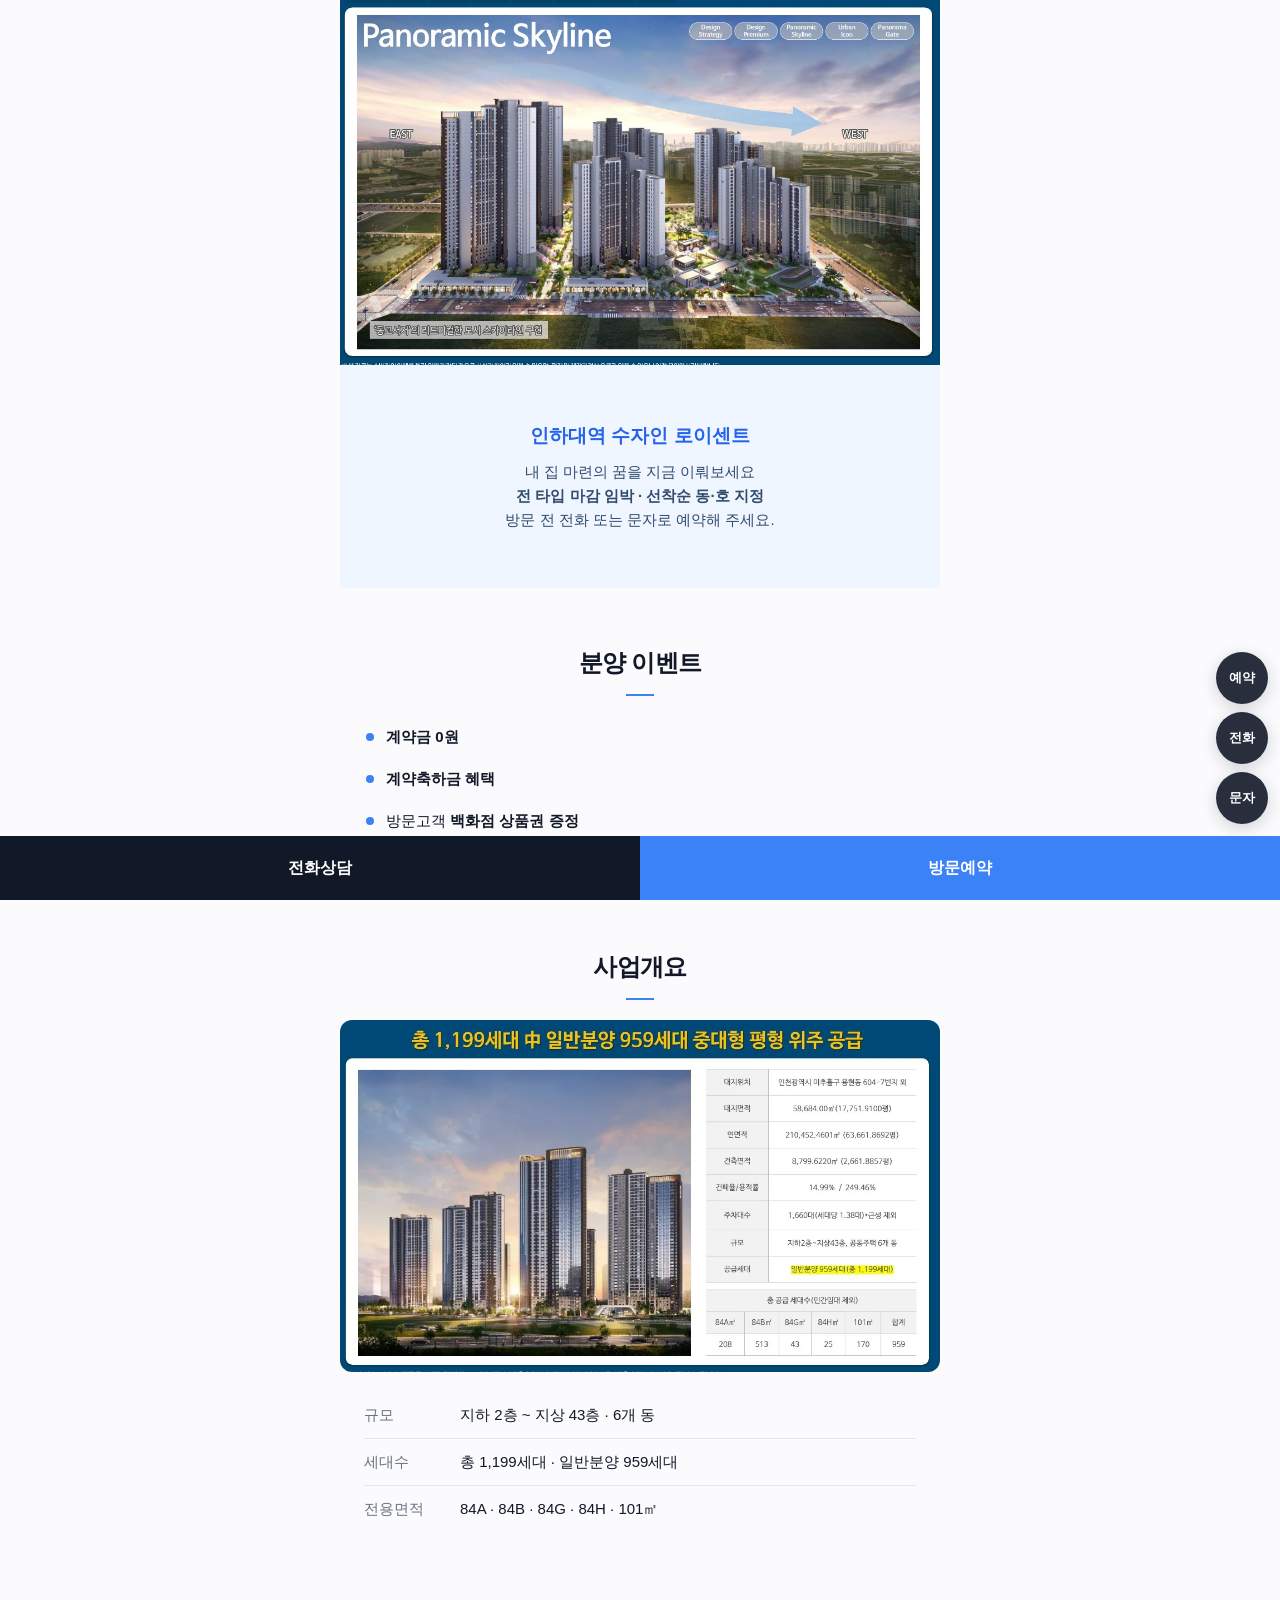
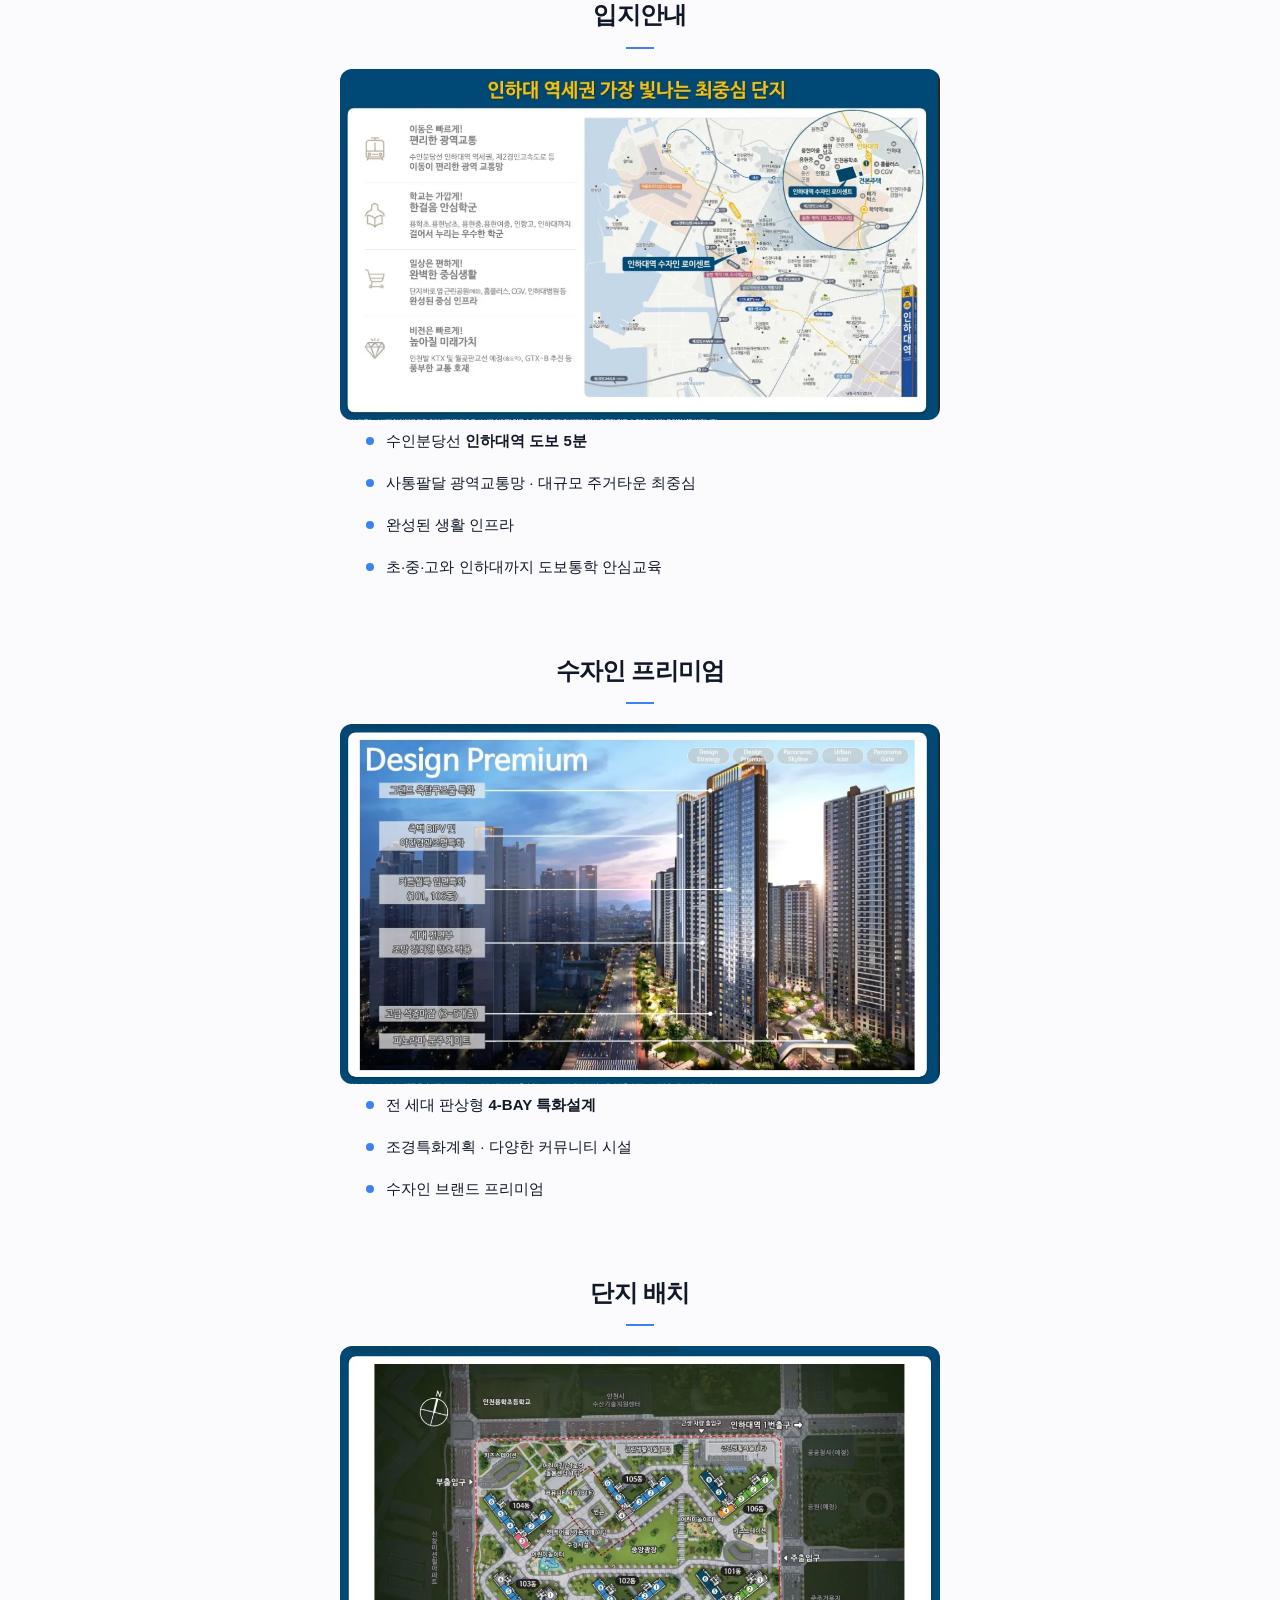
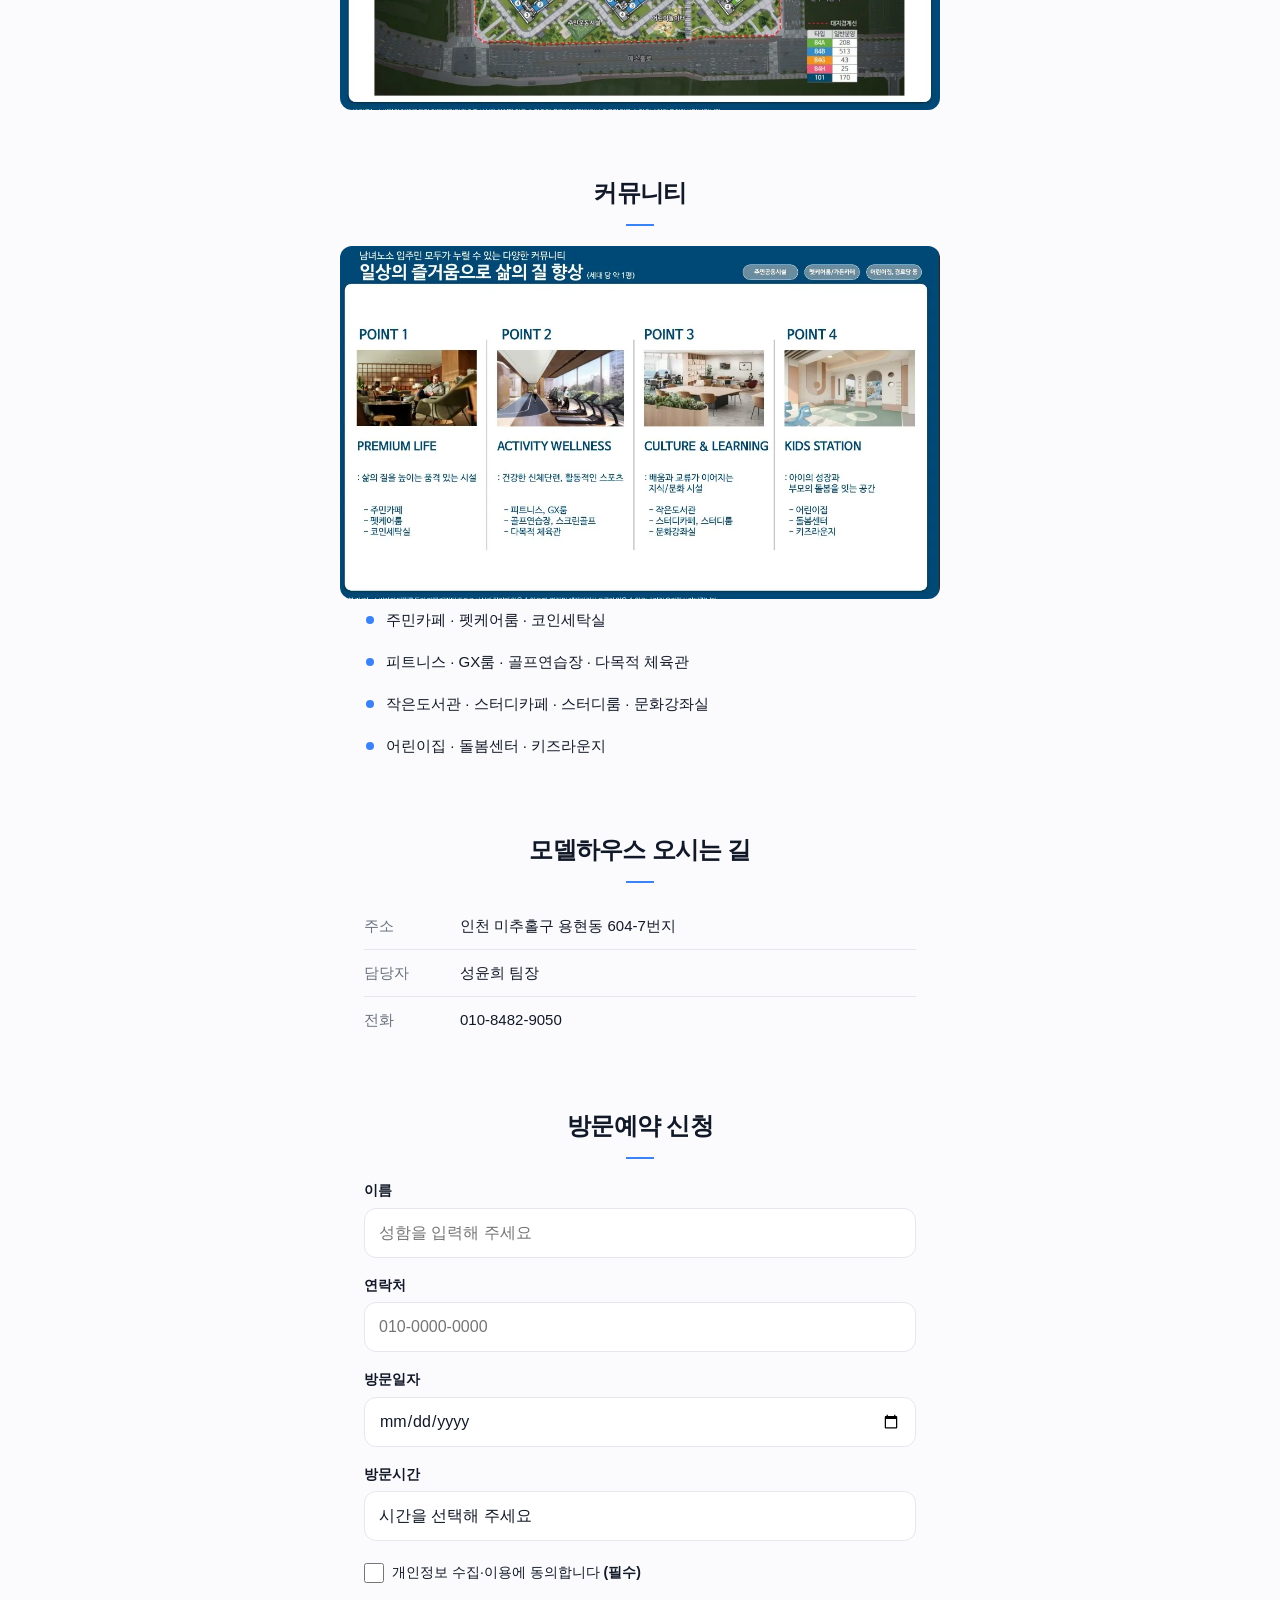
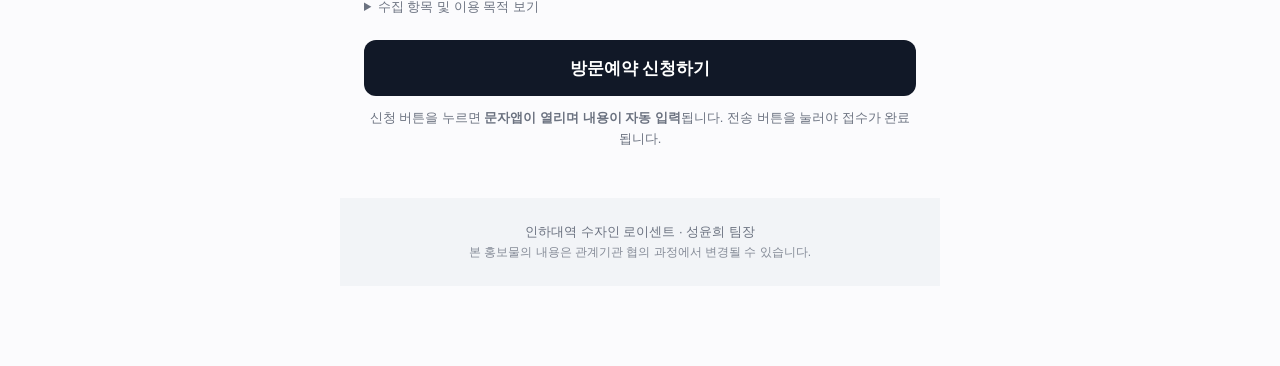
==== sujain.html @ baa3bf0d "feat: add Sujain landing page with modern theme" ====
<!doctype html>
<html lang="ko">
<head>
<meta charset="utf-8">
<!-- viewport-fit=cover 가 없으면 env(safe-area-inset-*) 이 항상 0으로 계산된다.
     이게 빠지면 iOS 에서 하단 고정 바가 홈 인디케이터에 가려진다 -->
<meta name="viewport" content="width=device-width, initial-scale=1, viewport-fit=cover">
<title>인하대역 수자인 로이센트 | 방문예약 상담</title>
<meta name="description" content="인하대역 수자인 로이센트 분양 안내 · 방문예약 상담 신청">

<!-- 유입이 100% 카톡·문자 링크라 OG 미리보기가 곧 첫인상이다.
     og:image 는 절대주소만 허용되므로 배포 주소가 확정되면 og:image 를 실제 배포 주소의 절대주소로 교체하고 og:url 을 추가한다.
     카카오는 SVG 를 렌더하지 않으므로 반드시 PNG/JPG 를 건다 -->
<meta property="og:url" content="https://clairepark96.github.io/riverpark-demo/sujain.html">
<meta property="og:type" content="website">
<meta property="og:title" content="인하대역 수자인 로이센트">
<meta property="og:description" content="계약금 0원 · 계약축하금 혜택 · 방문고객 백화점 상품권 증정">
<meta property="og:image" content="https://clairepark96.github.io/riverpark-demo/images/sujain/hero.jpeg">

<!-- 시안은 ?skin= 으로 고른다. HTML 을 3벌로 복사하면 버그 하나를 3번 고쳐야 한다.
     <link> 를 style.css 보다 먼저 넣어야 색이 한 번 번쩍였다가 바뀌지 않는다.
     허용 목록으로만 받는다 — URL 값을 그대로 경로에 넣으면 임의 파일을 끼워넣을 수 있다 -->
<script>
  const SKINS = ['classic', 'modern', 'luxury'];
  const param = new URLSearchParams(location.search).get('skin');
  const skin = SKINS.includes(param) ? param : 'modern';
  document.head.insertAdjacentHTML('beforeend',
    `<link rel="stylesheet" href="skins/${skin}/tokens.css">`);
</script>
<link rel="stylesheet" href="style.css">
</head>
<body>

<div class="wrap">

<header class="hero"><img src="images/sujain/hero.jpeg" alt="인하대역 수자인 로이센트 단지 조감도" width="1071" height="652" fetchpriority="high"></header>
<section class="notice"><h1 class="notice__title">인하대역 수자인 로이센트</h1><p class="notice__body">내 집 마련의 꿈을 지금 이뤄보세요<br><b>전 타입 마감 임박 · 선착순 동·호 지정</b><br>방문 전 전화 또는 문자로 예약해 주세요.</p></section><section class="sec"><h2 class="sec__title">분양 이벤트</h2><ul class="points"><li><b>계약금 0원</b></li><li><b>계약축하금 혜택</b></li><li>방문고객 <b>백화점 상품권 증정</b></li><li>혜택 및 잔여 동·호의 자세한 내용은 성윤희 팀장에게 문의해 주세요.</li></ul></section><section class="sec"><h2 class="sec__title">사업개요</h2><div class="sec__body sec__body--divider"><img src="images/sujain/main_1.webp" alt="총 1,199세대 및 일반분양 959세대 사업개요" width="1079" height="633" loading="lazy"></div><dl class="spec"><div><dt>규모</dt><dd>지하 2층 ~ 지상 43층 · 6개 동</dd></div><div><dt>세대수</dt><dd>총 1,199세대 · 일반분양 959세대</dd></div><div><dt>전용면적</dt><dd>84A · 84B · 84G · 84H · 101㎡</dd></div></dl></section><section class="sec"><h2 class="sec__title">입지안내</h2><div class="sec__body sec__body--divider"><img src="images/sujain/loc_1.webp" alt="수인분당선 인하대역과 주변 교통·교육·생활 인프라" width="1087" height="636" loading="lazy"></div><ul class="points"><li>수인분당선 <b>인하대역 도보 5분</b></li><li>사통팔달 광역교통망 · 대규모 주거타운 최중심</li><li>완성된 생활 인프라</li><li>초·중·고와 인하대까지 도보통학 안심교육</li></ul></section><section class="sec"><h2 class="sec__title">수자인 프리미엄</h2><div class="sec__body sec__body--divider"><img src="images/sujain/pre_1.webp" alt="외관과 야간 경관조명 등 단지 특화설계" width="1087" height="651" loading="lazy"></div><ul class="points"><li>전 세대 판상형 <b>4-BAY 특화설계</b></li><li>조경특화계획 · 다양한 커뮤니티 시설</li><li>수자인 브랜드 프리미엄</li></ul></section><section class="sec"><h2 class="sec__title">단지 배치</h2><div class="sec__body sec__body--divider"><img src="images/sujain/main_2.webp" alt="101동부터 106동까지 단지 배치 및 조경·출입구 안내" width="1080" height="655" loading="lazy"></div></section><section class="sec"><h2 class="sec__title">커뮤니티</h2><div class="sec__body sec__body--divider"><img src="images/sujain/pre_2.webp" alt="주민카페·피트니스·작은도서관·키즈시설 커뮤니티 안내" width="1080" height="634" loading="lazy"></div><ul class="points"><li>주민카페 · 펫케어룸 · 코인세탁실</li><li>피트니스 · GX룸 · 골프연습장 · 다목적 체육관</li><li>작은도서관 · 스터디카페 · 스터디룸 · 문화강좌실</li><li>어린이집 · 돌봄센터 · 키즈라운지</li></ul></section><section class="sec"><h2 class="sec__title">모델하우스 오시는 길</h2><dl class="spec"><div><dt>주소</dt><dd>인천 미추홀구 용현동 604-7번지</dd></div><div><dt>담당자</dt><dd>성윤희 팀장</dd></div><div><dt>전화</dt><dd><a href="tel:010-8482-9050">010-8482-9050</a></dd></div></dl></section>
  <section class="sec" id="apply">
    <h2 class="sec__title">방문예약 신청</h2>

    <form class="form" id="leadForm" novalidate>
      <label class="field">
        <span class="field__label">이름</span>
        <input name="name" type="text" required maxlength="20" autocomplete="name" placeholder="성함을 입력해 주세요">
      </label>

      <label class="field">
        <span class="field__label">연락처</span>
        <!-- 3분할 입력은 모바일에서 포커스 이동이 튀어서 이탈이 난다. 단일 필드 + 자동 하이픈 -->
        <input name="phone" type="tel" inputmode="numeric" required
               maxlength="13" autocomplete="tel" placeholder="010-0000-0000">
      </label>

      <label class="field">
        <span class="field__label">방문일자</span>
        <!-- 네이티브 date 피커. 직접 만들면 iOS/Android 양쪽에서 다 깨진다 -->
        <input name="date" type="date" required>
      </label>

      <label class="field">
        <span class="field__label">방문시간</span>
        <select name="time" required>
          <option value="">시간을 선택해 주세요</option>
          <option>10시 이전</option>
          <option>10:00 ~ 11:00</option>
          <option>11:00 ~ 12:00</option>
          <option>13:00 ~ 14:00</option>
          <option>14:00 ~ 15:00</option>
          <option>15:00 ~ 16:00</option>
          <option>16:00 이후</option>
        </select>
      </label>

      <label class="agree">
        <input name="agree" type="checkbox" required>
        <span>개인정보 수집·이용에 동의합니다 <b>(필수)</b></span>
      </label>
      <details class="terms">
        <summary>수집 항목 및 이용 목적 보기</summary>
        <p>
          수집 항목: 이름, 연락처, 방문 희망 일시<br>
          이용 목적: 방문예약 확인 및 분양 상담 안내<br>
          보유 기간: 상담 종료 후 즉시 파기<br>
          동의를 거부하실 수 있으나 이 경우 방문예약 신청이 제한됩니다.
        </p>
      </details>

      <p class="form__err" id="formErr" hidden></p>
      <button class="btn btn--primary" type="submit">방문예약 신청하기</button>
      <p class="form__help">
        신청 버튼을 누르면 <b>문자앱이 열리며 내용이 자동 입력</b>됩니다.
        전송 버튼을 눌러야 접수가 완료됩니다.
      </p>
    </form>
  </section>

  <footer class="foot">
    <p>인하대역 수자인 로이센트 · 성윤희 팀장</p>
    <p class="foot__sub">본 홍보물의 내용은 관계기관 협의 과정에서 변경될 수 있습니다.</p>
  </footer>

</div>

<!-- 플로팅 퀵메뉴 — 스크롤 어디서든 바로 연결 -->
<nav class="quick">
  <a class="quick__btn" href="#apply">예약</a>
  <a class="quick__btn" href="tel:010-8482-9050">전화</a>
  <a class="quick__btn" id="quickSms" href="#">문자</a>
</nav>

<!-- 하단 고정 바 — 전환의 대부분이 여기서 난다 -->
<div class="bar">
  <a class="bar__btn" href="tel:010-8482-9050">전화상담</a>
  <a class="bar__btn bar__btn--primary" href="#apply">방문예약</a>
</div>

<script>
// 고객 문의와 예약 문자가 같은 담당자에게 연결되도록 관리한다
const SITE = {
  alias: '인하대수자인',       // 문자 본문용 축약명. 길면 LMS 로 넘어가 단가가 3배가 된다
  tel: '010-8482-9050',        // 고객 → 상담사 대표번호
  leadPhone: '01084829050' // 신청 문자 수신번호 (상담사)
};

const form = document.getElementById('leadForm');
const errBox = document.getElementById('formErr');
const fields = form.elements;
const phone = fields.namedItem('phone');

// 지금은 010 만 존재한다(2G 종료로 011/016/019 는 전부 이관됨).
// 유선번호는 문자 수신이 안 되므로 애초에 받지 않는다.
const PHONE_RE = /^010-\d{4}-\d{4}$/;

// 자동 하이픈. 입력 중 커서가 끝에 있는 것이 대부분이라 커서 복원은 생략
phone.addEventListener('input', () => {
  const d = phone.value.replace(/\D/g, '').slice(0, 11);
  phone.value = d.length < 4 ? d
    : d.length < 8 ? `${d.slice(0, 3)}-${d.slice(3)}`
    : `${d.slice(0, 3)}-${d.slice(3, 7)}-${d.slice(7)}`;
});

// 과거 날짜 선택 차단. toISOString 은 UTC 기준이라 새벽에 하루 밀린다 → 로컬 기준 포맷 사용
fields.namedItem('date').min = new Date().toLocaleDateString('sv-SE');

// iOS 는 sms:번호&body=, Android 는 sms:번호?body= 로 구분자가 다르다.
// 잘못 쓰면 본문이 통째로 무시되고 빈 문자앱만 열린다
const isIOS = /iPad|iPhone|iPod/.test(navigator.userAgent);
const smsLink = (text) =>
  `sms:${SITE.leadPhone}${isIOS ? '&' : '?'}body=${encodeURIComponent(text)}`;

document.getElementById('quickSms').href =
  smsLink(`[${SITE.alias}] 분양 문의드립니다.`);

// 브라우저 기본 검증 UI 는 iOS 에서 말풍선이 화면 밖에 뜨는 경우가 있어 직접 표시한다
const rules = [
  [() => fields.namedItem('name').value.trim(), '이름을 입력해 주세요.'],
  [() => PHONE_RE.test(fields.namedItem('phone').value), '연락처를 010-0000-0000 형식으로 입력해 주세요.'],
  [() => fields.namedItem('date').value && fields.namedItem('date').value >= fields.namedItem('date').min, '방문일자를 선택해 주세요.'],
  [() => fields.namedItem('time').value, '방문시간을 선택해 주세요.'],
  [() => fields.namedItem('agree').checked, '개인정보 수집·이용에 동의해 주세요.'],
];

form.addEventListener('submit', (e) => {
  e.preventDefault();

  const failed = rules.find(([ok]) => !ok());
  if (failed) {
    errBox.textContent = failed[1];
    errBox.hidden = false;
    return;
  }
  errBox.hidden = true;

  const body = [
    `[${SITE.alias} 방문예약]`,
    `성함: ${fields.namedItem('name').value.trim()}`,
    `연락처: ${fields.namedItem('phone').value}`,
    `방문: ${fields.namedItem('date').value} ${fields.namedItem('time').value}`,
  ].join('\n');

  // 개인정보가 서버를 거치지 않고 고객 폰 → 상담사 폰으로 직접 간다 (leadMode: 'sms')
  location.href = smsLink(body);
});
</script>

</body>
</html>
---- style.css ----
/* 레이아웃 전용. 스킨 간 차이는 여기 두지 않는다.
   색·여백·폰트는 전부 skins/<name>/tokens.css 의 변수로만 표현한다.
   이 파일에 하드코딩된 색이 생기면 스킨을 바꿔도 그 부분만 안 바뀐다. */

* { box-sizing: border-box; }

body {
  margin: 0;
  background: var(--bg);
  color: var(--fg);
  font: 16px/1.6 var(--font);
  -webkit-text-size-adjust: 100%;
  /* 하단 고정 바에 마지막 콘텐츠가 가리지 않도록 확보 */
  padding-bottom: calc(var(--bar-h) + env(safe-area-inset-bottom) + 16px);
}

img { display: block; width: 100%; height: auto; }
a { color: inherit; text-decoration: none; }

.wrap { max-width: var(--maxw); margin: 0 auto; }

/* ---- 안내 문구 ---- */
.notice {
  padding: var(--sec-pad) var(--pad);
  background: var(--notice-bg);
  color: var(--notice-fg);
  text-align: center;
}
.notice__title {
  margin: 0 0 8px;
  font-family: var(--title-font);
  font-size: 19px;
  font-weight: var(--title-weight);
  color: var(--notice-title);
}
.notice__body { margin: 0; font-size: 15px; opacity: 0.9; }

/* ---- 섹션 ---- */
.sec { padding: var(--sec-pad) 0 8px; }
.sec__title {
  margin: 0 0 20px;
  font-family: var(--title-font);
  font-size: var(--title-size);
  font-weight: var(--title-weight);
  letter-spacing: var(--title-ls);
  text-align: center;
}
.sec__title::after {
  content: "";
  display: block;
  width: var(--rule-w);
  height: 2px;
  margin: 12px auto 0;
  background: var(--accent);
}

.sec__body img { border-radius: var(--img-radius); }

.sec__body--grid2 {
  display: grid;
  grid-template-columns: 1fr 1fr;
  gap: var(--gap);
  padding: 0 var(--gap);
}

/* 평면도가 이어 붙으면 경계가 안 보인다 */
.sec__body--divider img + img {
  margin-top: 28px;
  padding-top: 28px;
  border-top: 1px solid var(--line);
}

/* ---- 스펙 목록 ----
   교육자료 PPT 의 표를 이미지로 넣으면 폰에서 글자가 6px 이 되어 못 읽는다.
   숫자는 전부 텍스트로 조판한다 */
.spec { margin: 0; padding: 0 var(--pad); }
.spec > div {
  display: grid;
  grid-template-columns: 84px 1fr;
  gap: 12px;
  padding: 11px 0;
  border-bottom: 1px solid var(--line);
  font-size: 15px;
}
.spec > div:last-child { border-bottom: 0; }
.spec dt { color: var(--muted); }
.spec dd { margin: 0; }

/* 이미지 뒤에 스펙이 붙을 때 간격 */
.sec__body + .spec { margin-top: 20px; }

/* ---- 핵심 포인트 ---- */
.points { margin: 0; padding: 0 var(--pad); list-style: none; }
.points li { position: relative; padding: 9px 0 9px 22px; font-size: 15px; }
.points li::before {
  content: "";
  position: absolute;
  left: 2px;
  top: 17px;
  width: 8px;
  height: 8px;
  border-radius: 50%;
  background: var(--accent);
}

/* ---- 폼 ---- */
.form { padding: 0 var(--pad); }
.field { display: block; margin-bottom: 16px; }
.field__label {
  display: block;
  margin-bottom: 6px;
  font-size: 14px;
  font-weight: 600;
}
.field input,
.field select {
  width: 100%;
  height: 50px;
  padding: 0 14px;
  border: 1px solid var(--line);
  border-radius: var(--radius);
  background: var(--surface);
  color: var(--fg);
  /* iOS 는 16px 미만 입력창에 포커스가 가면 화면을 확대한다 */
  font-size: 16px;
  font-family: inherit;
  appearance: none;
}
.field input:focus,
.field select:focus { outline: 2px solid var(--accent); outline-offset: -2px; }

.agree {
  display: flex;
  gap: 8px;
  align-items: flex-start;
  margin: 20px 0 8px;
  font-size: 14px;
}
.agree input {
  flex: none;
  width: 20px;
  height: 20px;
  margin: 2px 0 0;
  accent-color: var(--accent);
}

.terms { font-size: 13px; color: var(--muted); }
.terms summary { cursor: pointer; padding: 6px 0; }
.terms p {
  margin: 4px 0 0;
  padding: 12px;
  background: var(--surface-2);
  border-radius: var(--radius);
}

.form__err {
  margin: 16px 0 0;
  padding: 12px;
  border-radius: var(--radius);
  background: var(--danger-bg);
  color: var(--danger);
  font-size: 14px;
  font-weight: 600;
}
.form__help { margin: 12px 0 0; font-size: 13px; color: var(--muted); text-align: center; }

.btn {
  display: block;
  width: 100%;
  height: 56px;
  border: 0;
  border-radius: var(--radius);
  font-size: 17px;
  font-weight: 700;
  font-family: inherit;
  cursor: pointer;
}
.btn--primary { margin-top: 16px; background: var(--brand); color: var(--brand-fg); }

/* ---- 푸터 ---- */
.foot {
  margin-top: 40px;
  padding: 24px var(--pad);
  background: var(--surface-2);
  color: var(--muted);
  font-size: 13px;
  text-align: center;
}
.foot p { margin: 0; }
.foot__sub { margin-top: 6px; font-size: 12px; opacity: 0.8; }

/* ---- 하단 고정 바 ---- */
.bar {
  position: fixed;
  left: 0; right: 0; bottom: 0;
  z-index: 20;
  display: flex;
  background: var(--brand);
  /* iOS 홈 인디케이터에 버튼이 가리는 것이 이 페이지에서 가장 흔한 버그 */
  padding-bottom: env(safe-area-inset-bottom);
}
.bar__btn {
  flex: 1;
  display: flex;
  align-items: center;
  justify-content: center;
  height: var(--bar-h);
  color: var(--brand-fg);
  font-size: 16px;
  font-weight: 700;
}
.bar__btn--primary { background: var(--accent); color: var(--accent-fg); }

/* ---- 플로팅 퀵메뉴 ---- */
.quick {
  position: fixed;
  right: 12px;
  bottom: calc(var(--bar-h) + env(safe-area-inset-bottom) + 12px);
  z-index: 20;
  display: flex;
  flex-direction: column;
  gap: 8px;
}
.quick__btn {
  display: flex;
  align-items: center;
  justify-content: center;
  width: 52px;
  height: 52px;
  border-radius: 50%;
  background: var(--quick-bg);
  color: var(--quick-fg);
  font-size: 13px;
  font-weight: 700;
  box-shadow: var(--shadow);
}

/* 앵커 이동 시 제목이 하단 바 뒤로 숨지 않게 */
#apply { scroll-margin-top: 12px; }
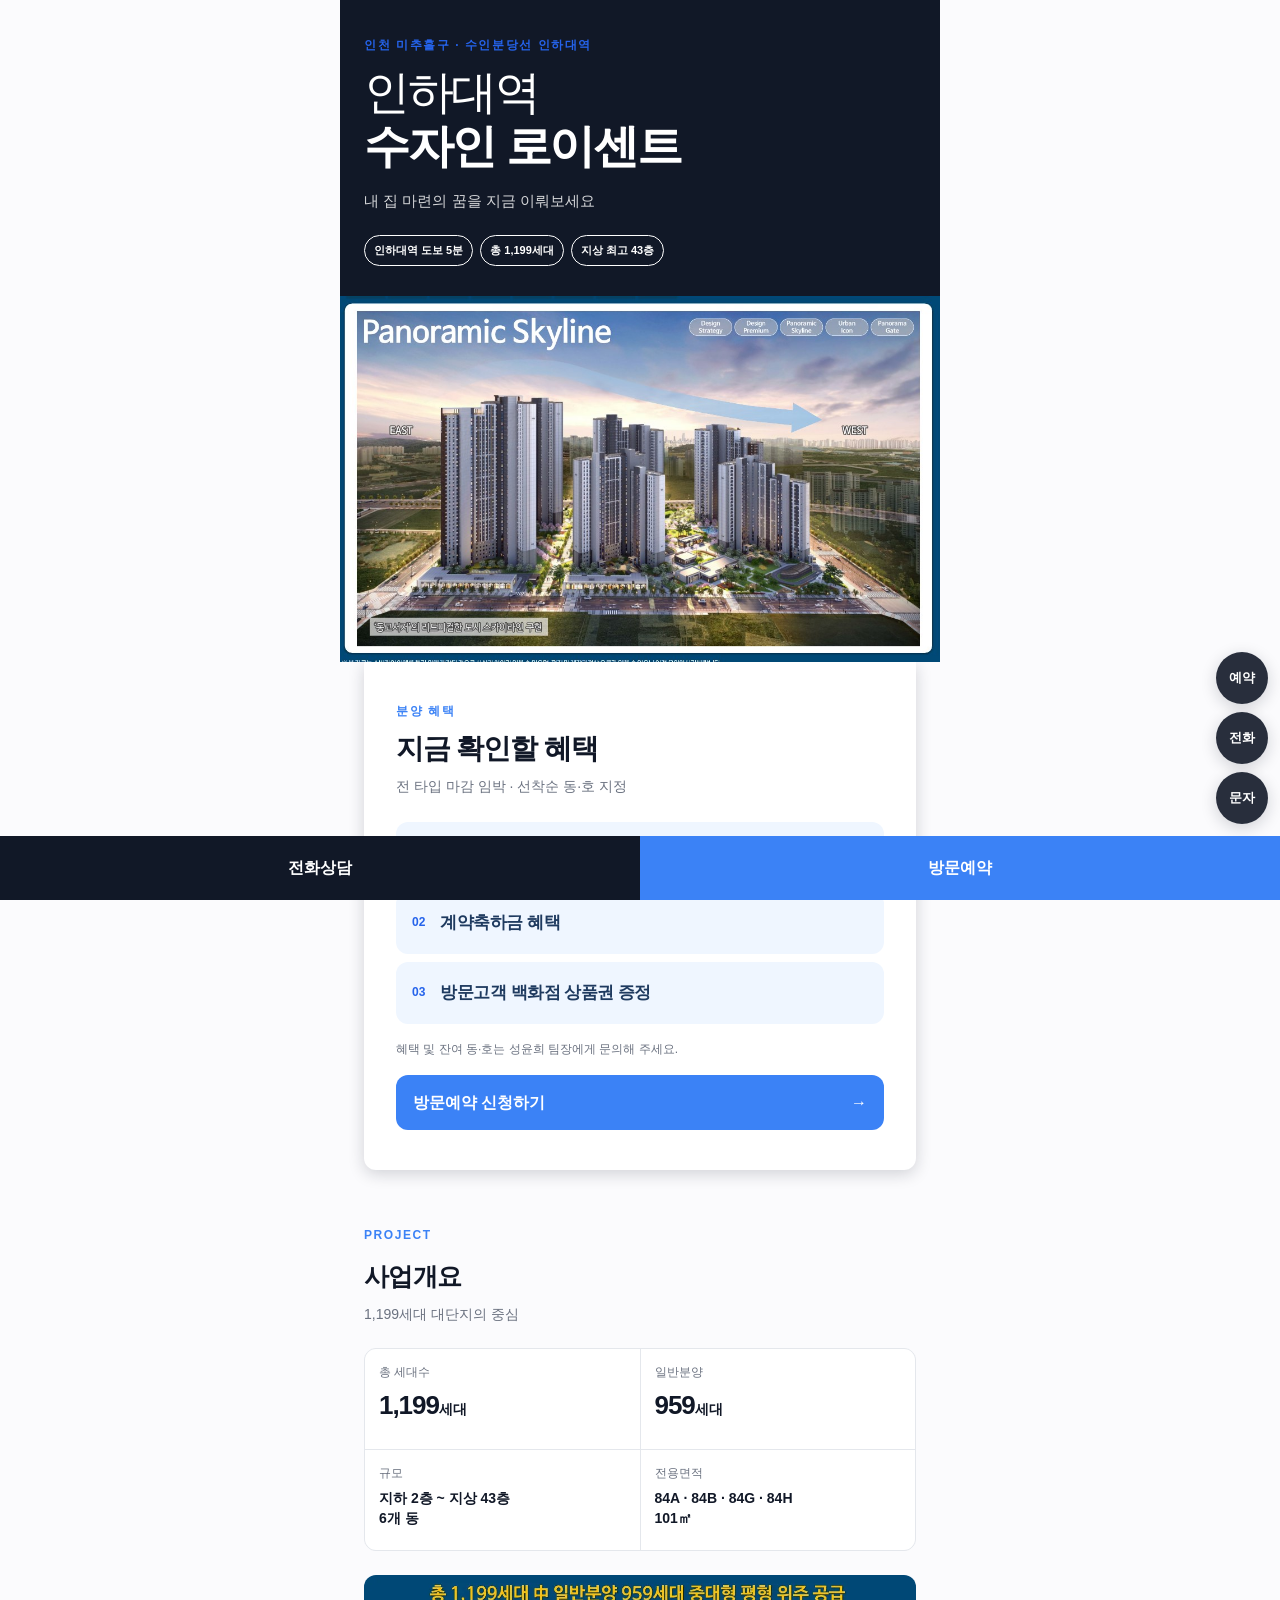
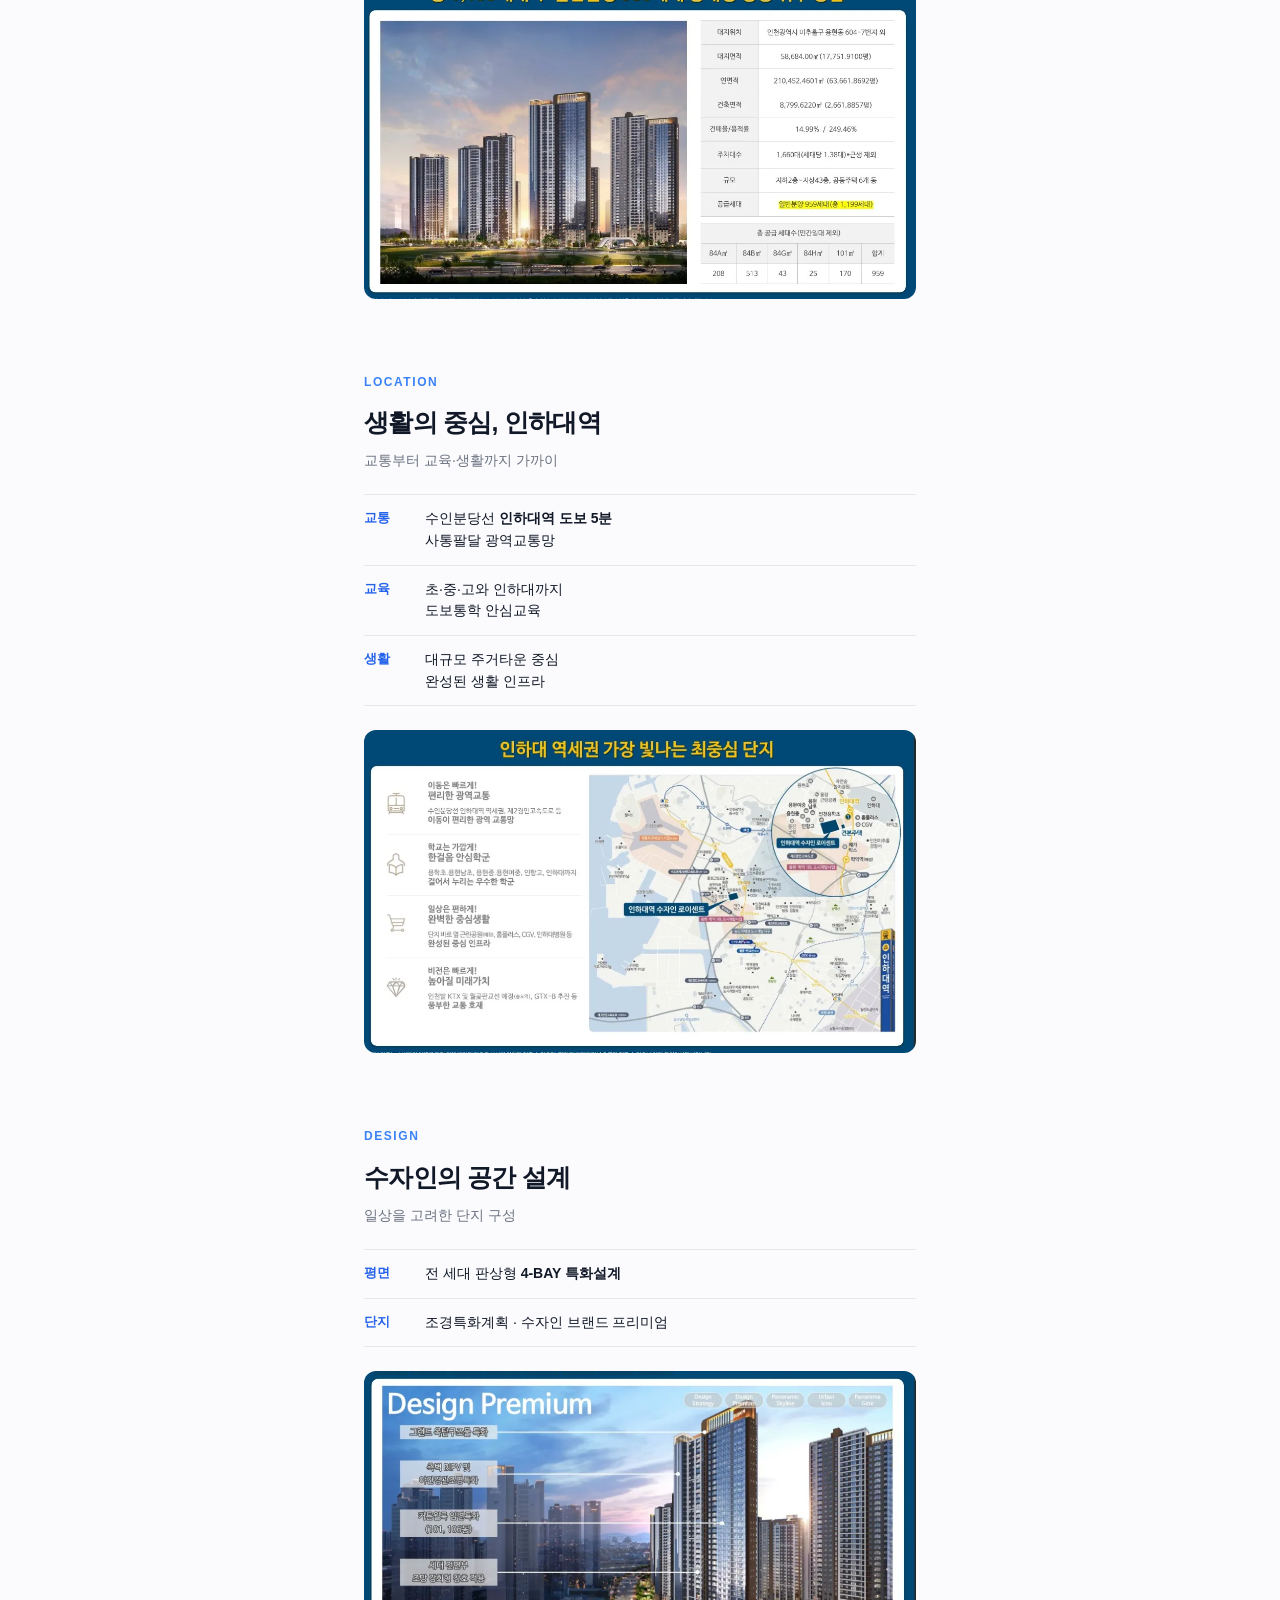
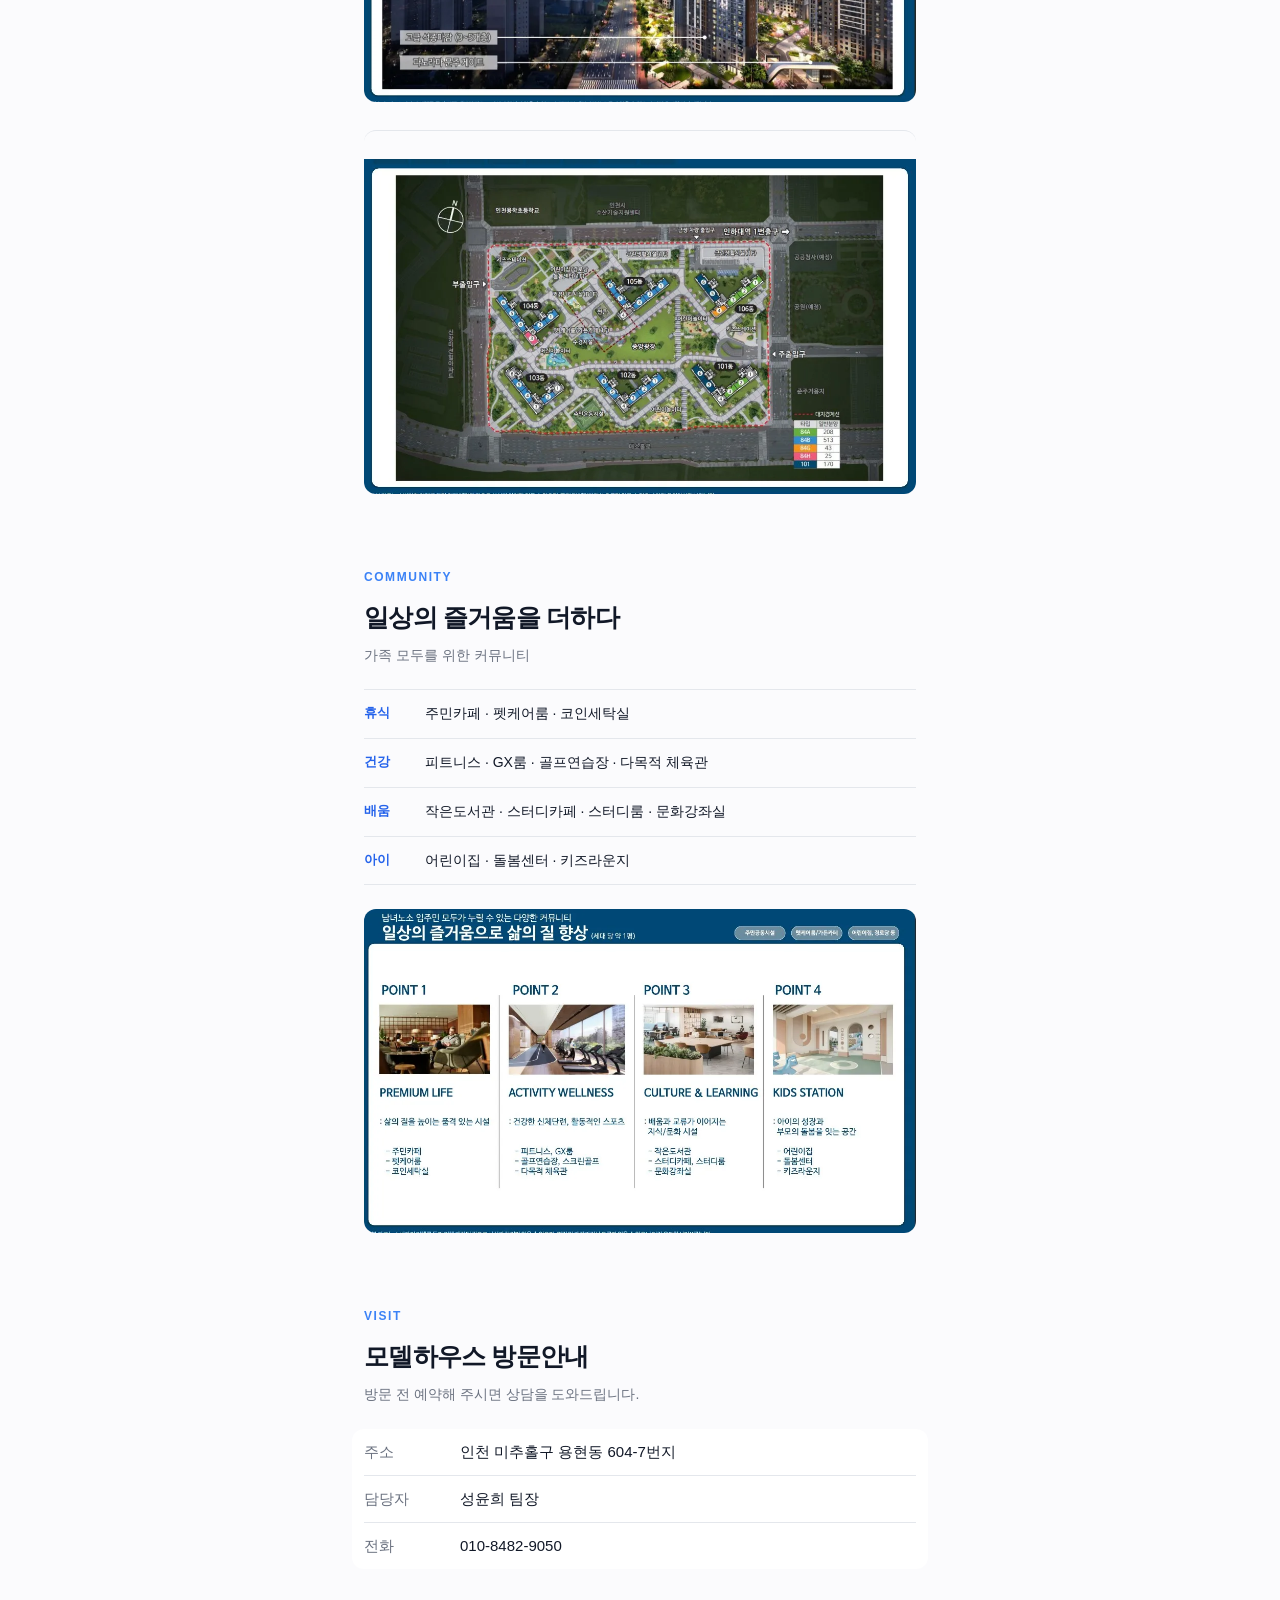
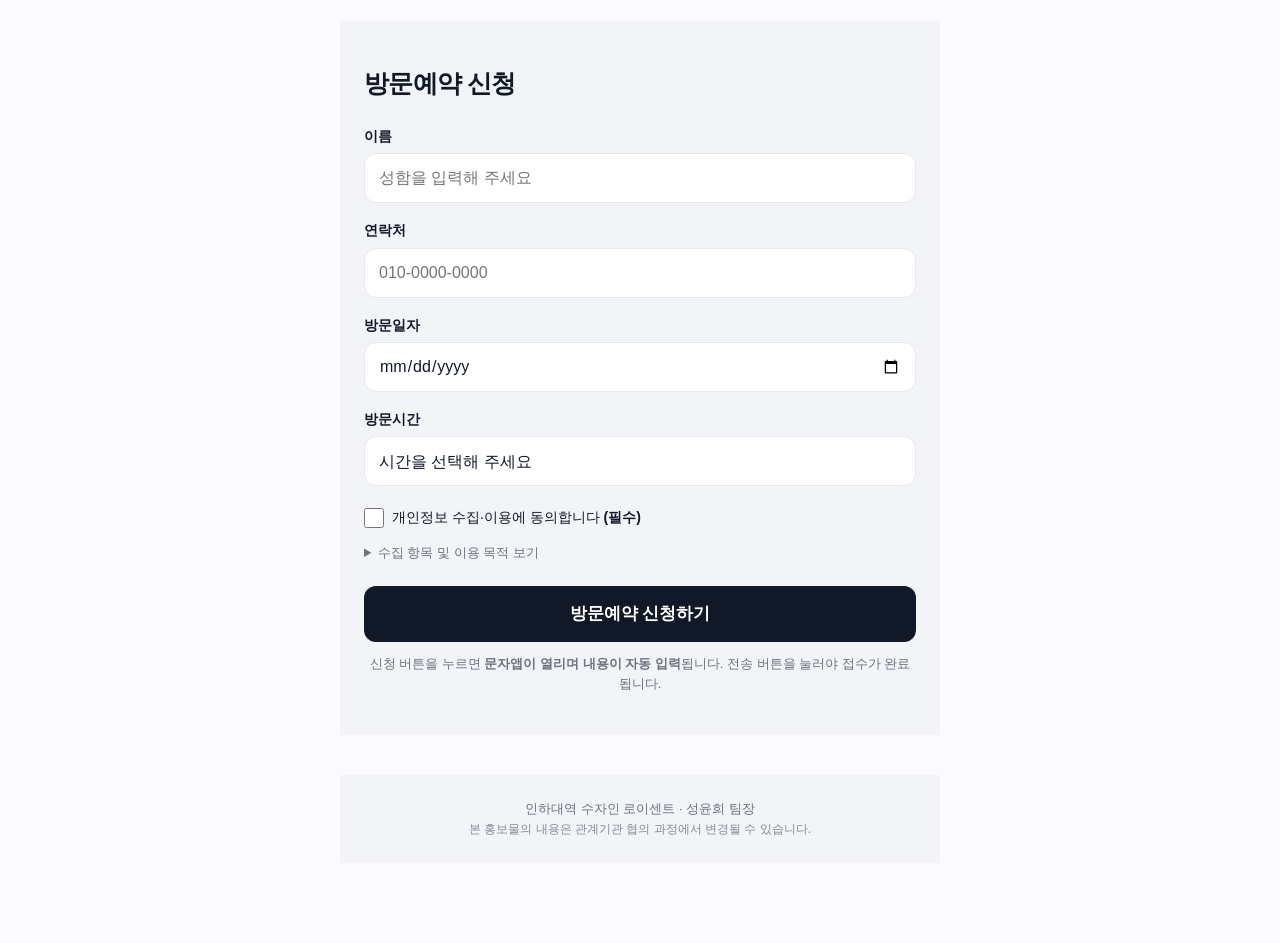
==== commit 80ce2257: "Improve Sujain page information hierarchy" ====
--- a/sujain.html
+++ b/sujain.html
@@ -28,13 +28,83 @@
     `<link rel="stylesheet" href="skins/${skin}/tokens.css">`);
 </script>
 <link rel="stylesheet" href="style.css">
+<link rel="stylesheet" href="sujain.css">
 </head>
 <body>
 
 <div class="wrap">
 
-<header class="hero"><img src="images/sujain/hero.jpeg" alt="인하대역 수자인 로이센트 단지 조감도" width="1071" height="652" fetchpriority="high"></header>
-<section class="notice"><h1 class="notice__title">인하대역 수자인 로이센트</h1><p class="notice__body">내 집 마련의 꿈을 지금 이뤄보세요<br><b>전 타입 마감 임박 · 선착순 동·호 지정</b><br>방문 전 전화 또는 문자로 예약해 주세요.</p></section><section class="sec"><h2 class="sec__title">분양 이벤트</h2><ul class="points"><li><b>계약금 0원</b></li><li><b>계약축하금 혜택</b></li><li>방문고객 <b>백화점 상품권 증정</b></li><li>혜택 및 잔여 동·호의 자세한 내용은 성윤희 팀장에게 문의해 주세요.</li></ul></section><section class="sec"><h2 class="sec__title">사업개요</h2><div class="sec__body sec__body--divider"><img src="images/sujain/main_1.webp" alt="총 1,199세대 및 일반분양 959세대 사업개요" width="1079" height="633" loading="lazy"></div><dl class="spec"><div><dt>규모</dt><dd>지하 2층 ~ 지상 43층 · 6개 동</dd></div><div><dt>세대수</dt><dd>총 1,199세대 · 일반분양 959세대</dd></div><div><dt>전용면적</dt><dd>84A · 84B · 84G · 84H · 101㎡</dd></div></dl></section><section class="sec"><h2 class="sec__title">입지안내</h2><div class="sec__body sec__body--divider"><img src="images/sujain/loc_1.webp" alt="수인분당선 인하대역과 주변 교통·교육·생활 인프라" width="1087" height="636" loading="lazy"></div><ul class="points"><li>수인분당선 <b>인하대역 도보 5분</b></li><li>사통팔달 광역교통망 · 대규모 주거타운 최중심</li><li>완성된 생활 인프라</li><li>초·중·고와 인하대까지 도보통학 안심교육</li></ul></section><section class="sec"><h2 class="sec__title">수자인 프리미엄</h2><div class="sec__body sec__body--divider"><img src="images/sujain/pre_1.webp" alt="외관과 야간 경관조명 등 단지 특화설계" width="1087" height="651" loading="lazy"></div><ul class="points"><li>전 세대 판상형 <b>4-BAY 특화설계</b></li><li>조경특화계획 · 다양한 커뮤니티 시설</li><li>수자인 브랜드 프리미엄</li></ul></section><section class="sec"><h2 class="sec__title">단지 배치</h2><div class="sec__body sec__body--divider"><img src="images/sujain/main_2.webp" alt="101동부터 106동까지 단지 배치 및 조경·출입구 안내" width="1080" height="655" loading="lazy"></div></section><section class="sec"><h2 class="sec__title">커뮤니티</h2><div class="sec__body sec__body--divider"><img src="images/sujain/pre_2.webp" alt="주민카페·피트니스·작은도서관·키즈시설 커뮤니티 안내" width="1080" height="634" loading="lazy"></div><ul class="points"><li>주민카페 · 펫케어룸 · 코인세탁실</li><li>피트니스 · GX룸 · 골프연습장 · 다목적 체육관</li><li>작은도서관 · 스터디카페 · 스터디룸 · 문화강좌실</li><li>어린이집 · 돌봄센터 · 키즈라운지</li></ul></section><section class="sec"><h2 class="sec__title">모델하우스 오시는 길</h2><dl class="spec"><div><dt>주소</dt><dd>인천 미추홀구 용현동 604-7번지</dd></div><div><dt>담당자</dt><dd>성윤희 팀장</dd></div><div><dt>전화</dt><dd><a href="tel:010-8482-9050">010-8482-9050</a></dd></div></dl></section>
+<header class="site-head">
+  <p class="eyebrow">인천 미추홀구 · 수인분당선 인하대역</p>
+  <h1>인하대역<br><strong>수자인 로이센트</strong></h1>
+  <p class="site-head__lead">내 집 마련의 꿈을 지금 이뤄보세요</p>
+  <div class="site-head__facts" aria-label="단지 핵심 정보">
+    <span>인하대역 도보 5분</span><span>총 1,199세대</span><span>지상 최고 43층</span>
+  </div>
+</header>
+<div class="hero"><img src="images/sujain/hero.jpeg" alt="인하대역 수자인 로이센트 단지 조감도" width="1071" height="652" fetchpriority="high"></div>
+<main>
+  <section class="offer" aria-labelledby="offer-title">
+    <p class="eyebrow">분양 혜택</p>
+    <h2 id="offer-title">지금 확인할 혜택</h2>
+    <p class="offer__status">전 타입 마감 임박 · 선착순 동·호 지정</p>
+    <div class="offer__cards">
+      <div><span>01</span><strong>계약금 0원</strong></div>
+      <div><span>02</span><strong>계약축하금 혜택</strong></div>
+      <div><span>03</span><strong>방문고객 백화점 상품권 증정</strong></div>
+    </div>
+    <p class="offer__note">혜택 및 잔여 동·호는 성윤희 팀장에게 문의해 주세요.</p>
+    <a class="offer__link" href="#apply">방문예약 신청하기 <span aria-hidden="true">→</span></a>
+  </section>
+  <section class="sec sec--summary" aria-labelledby="summary-title">
+    <p class="section-kicker">PROJECT</p><h2 class="sec__title" id="summary-title">사업개요</h2>
+    <p class="section-lead">1,199세대 대단지의 중심</p>
+    <dl class="summary-grid">
+      <div><dt>총 세대수</dt><dd><strong>1,199</strong>세대</dd></div>
+      <div><dt>일반분양</dt><dd><strong>959</strong>세대</dd></div>
+      <div><dt>규모</dt><dd>지하 2층 ~ 지상 43층<br>6개 동</dd></div>
+      <div><dt>전용면적</dt><dd>84A · 84B · 84G · 84H<br>101㎡</dd></div>
+    </dl>
+    <div class="sec__body"><img src="images/sujain/main_1.webp" alt="사업개요 조감도와 상세 공급 정보" width="1079" height="633" loading="lazy"></div>
+  </section>
+  <section class="sec" aria-labelledby="location-title">
+    <p class="section-kicker">LOCATION</p><h2 class="sec__title" id="location-title">생활의 중심, 인하대역</h2>
+    <p class="section-lead">교통부터 교육·생활까지 가까이</p>
+    <ul class="feature-list">
+      <li><span>교통</span><p>수인분당선 <strong>인하대역 도보 5분</strong><br>사통팔달 광역교통망</p></li>
+      <li><span>교육</span><p>초·중·고와 인하대까지<br>도보통학 안심교육</p></li>
+      <li><span>생활</span><p>대규모 주거타운 중심<br>완성된 생활 인프라</p></li>
+    </ul>
+    <div class="sec__body"><img src="images/sujain/loc_1.webp" alt="인하대역과 주변 교통·교육·생활 인프라 안내" width="1087" height="636" loading="lazy"></div>
+  </section>
+  <section class="sec" aria-labelledby="design-title">
+    <p class="section-kicker">DESIGN</p><h2 class="sec__title" id="design-title">수자인의 공간 설계</h2>
+    <p class="section-lead">일상을 고려한 단지 구성</p>
+    <ul class="feature-list">
+      <li><span>평면</span><p>전 세대 판상형 <strong>4-BAY 특화설계</strong></p></li>
+      <li><span>단지</span><p>조경특화계획 · 수자인 브랜드 프리미엄</p></li>
+    </ul>
+    <div class="sec__body sec__body--divider">
+      <img src="images/sujain/pre_1.webp" alt="외관과 야간 경관조명 등 단지 특화설계" width="1087" height="651" loading="lazy">
+      <img src="images/sujain/main_2.webp" alt="101동부터 106동까지 단지 배치 및 조경·출입구 안내" width="1080" height="655" loading="lazy">
+    </div>
+  </section>
+  <section class="sec" aria-labelledby="community-title">
+    <p class="section-kicker">COMMUNITY</p><h2 class="sec__title" id="community-title">일상의 즐거움을 더하다</h2>
+    <p class="section-lead">가족 모두를 위한 커뮤니티</p>
+    <ul class="feature-list">
+      <li><span>휴식</span><p>주민카페 · 펫케어룸 · 코인세탁실</p></li>
+      <li><span>건강</span><p>피트니스 · GX룸 · 골프연습장 · 다목적 체육관</p></li>
+      <li><span>배움</span><p>작은도서관 · 스터디카페 · 스터디룸 · 문화강좌실</p></li>
+      <li><span>아이</span><p>어린이집 · 돌봄센터 · 키즈라운지</p></li>
+    </ul>
+    <div class="sec__body"><img src="images/sujain/pre_2.webp" alt="커뮤니티 시설 안내" width="1080" height="634" loading="lazy"></div>
+  </section>
+  <section class="sec sec--visit" aria-labelledby="visit-title">
+    <p class="section-kicker">VISIT</p><h2 class="sec__title" id="visit-title">모델하우스 방문안내</h2>
+    <p class="section-lead">방문 전 예약해 주시면 상담을 도와드립니다.</p>
+    <dl class="spec"><div><dt>주소</dt><dd>인천 미추홀구 용현동 604-7번지</dd></div><div><dt>담당자</dt><dd>성윤희 팀장</dd></div><div><dt>전화</dt><dd><a href="tel:010-8482-9050">010-8482-9050</a></dd></div></dl>
+  </section>
   <section class="sec" id="apply">
     <h2 class="sec__title">방문예약 신청</h2>
 
@@ -94,6 +164,7 @@
     </form>
   </section>
 
+</main>
   <footer class="foot">
     <p>인하대역 수자인 로이센트 · 성윤희 팀장</p>
     <p class="foot__sub">본 홍보물의 내용은 관계기관 협의 과정에서 변경될 수 있습니다.</p>
--- a/sujain.css
+++ b/sujain.css
@@ -0,0 +1,39 @@
+/* 수자인 페이지의 정보 순서와 강조를 조절한다. 테마 색상은 기존 토큰을 사용한다. */
+.site-head { padding: 36px var(--pad) 30px; background: var(--brand); color: var(--brand-fg); }
+.eyebrow, .section-kicker { margin: 0 0 10px; color: var(--accent); font-size: 12px; font-weight: 800; letter-spacing: .13em; text-transform: uppercase; }
+.site-head .eyebrow { color: var(--notice-title); }
+.site-head h1 { margin: 0; font-size: clamp(30px, 8vw, 46px); line-height: 1.18; letter-spacing: -.05em; font-weight: 500; }
+.site-head h1 strong { font-weight: 800; }
+.site-head__lead { margin: 15px 0 22px; font-size: 15px; opacity: .82; }
+.site-head__facts { display: flex; flex-wrap: wrap; gap: 7px; }
+.site-head__facts span { padding: 6px 9px; border: 1px solid currentColor; border-radius: 30px; font-size: 11px; font-weight: 700; }
+.offer { margin: 0 12px; padding: 40px 18px 36px; background: var(--surface); border-radius: 0 0 var(--radius) var(--radius); box-shadow: var(--shadow); }
+.offer h2 { margin: 0; font-size: 28px; line-height: 1.3; letter-spacing: -.04em; }
+.offer__status { margin: 8px 0 24px; color: var(--muted); font-size: 14px; }
+.offer__cards { display: grid; gap: 8px; }
+.offer__cards div { display: flex; align-items: center; gap: 15px; min-height: 62px; padding: 13px 16px; border-radius: var(--radius); background: var(--notice-bg); color: var(--notice-fg); }
+.offer__cards span { color: var(--notice-title); font-size: 12px; font-weight: 800; }
+.offer__cards strong { font-size: 17px; letter-spacing: -.03em; }
+.offer__note { margin: 16px 0; color: var(--muted); font-size: 12px; }
+.offer__link { display: flex; justify-content: space-between; padding: 15px 17px; border-radius: var(--radius); background: var(--accent); color: var(--accent-fg); font-weight: 700; }
+.sec { padding: 56px 0 8px; }
+.sec > .section-kicker, .sec > .section-lead { padding: 0 var(--pad); }
+.sec__title { margin: 0 0 7px; padding: 0 var(--pad); font-size: 25px; text-align: left; }
+.sec__title::after { display: none; }
+.section-lead { margin: 0 0 23px; color: var(--muted); font-size: 14px; }
+.summary-grid { display: grid; grid-template-columns: 1fr 1fr; gap: 1px; margin: 0 var(--pad) 24px; background: var(--line); border: 1px solid var(--line); border-radius: var(--radius); overflow: hidden; }
+.summary-grid div { min-height: 100px; padding: 14px; background: var(--surface); }
+.summary-grid dt { margin-bottom: 5px; color: var(--muted); font-size: 12px; }
+.summary-grid dd { margin: 0; font-size: 14px; font-weight: 700; line-height: 1.45; }
+.summary-grid dd strong { font-size: 26px; letter-spacing: -.04em; }
+.feature-list { margin: 0 0 24px; padding: 0 var(--pad); list-style: none; }
+.feature-list li { display: flex; gap: 13px; padding: 13px 0; border-top: 1px solid var(--line); }
+.feature-list li:last-child { border-bottom: 1px solid var(--line); }
+.feature-list span { flex: 0 0 48px; color: var(--notice-title); font-size: 13px; font-weight: 800; }
+.feature-list p { margin: 0; font-size: 14px; line-height: 1.55; }
+.sec__body { padding: 0 12px; }
+.sec__body img { margin-bottom: 10px; }
+.sec--visit .spec { background: var(--surface); margin: 0 12px; padding: 0 12px; border-radius: var(--radius); }
+#apply { margin-top: 44px; padding-top: 42px; background: var(--surface-2); padding-bottom: 40px; }
+#apply .sec__title { margin-bottom: 22px; }
+@media (min-width: 600px) { .offer { margin: 0 24px; padding: 40px 32px; } .sec__body { padding: 0 24px; } }
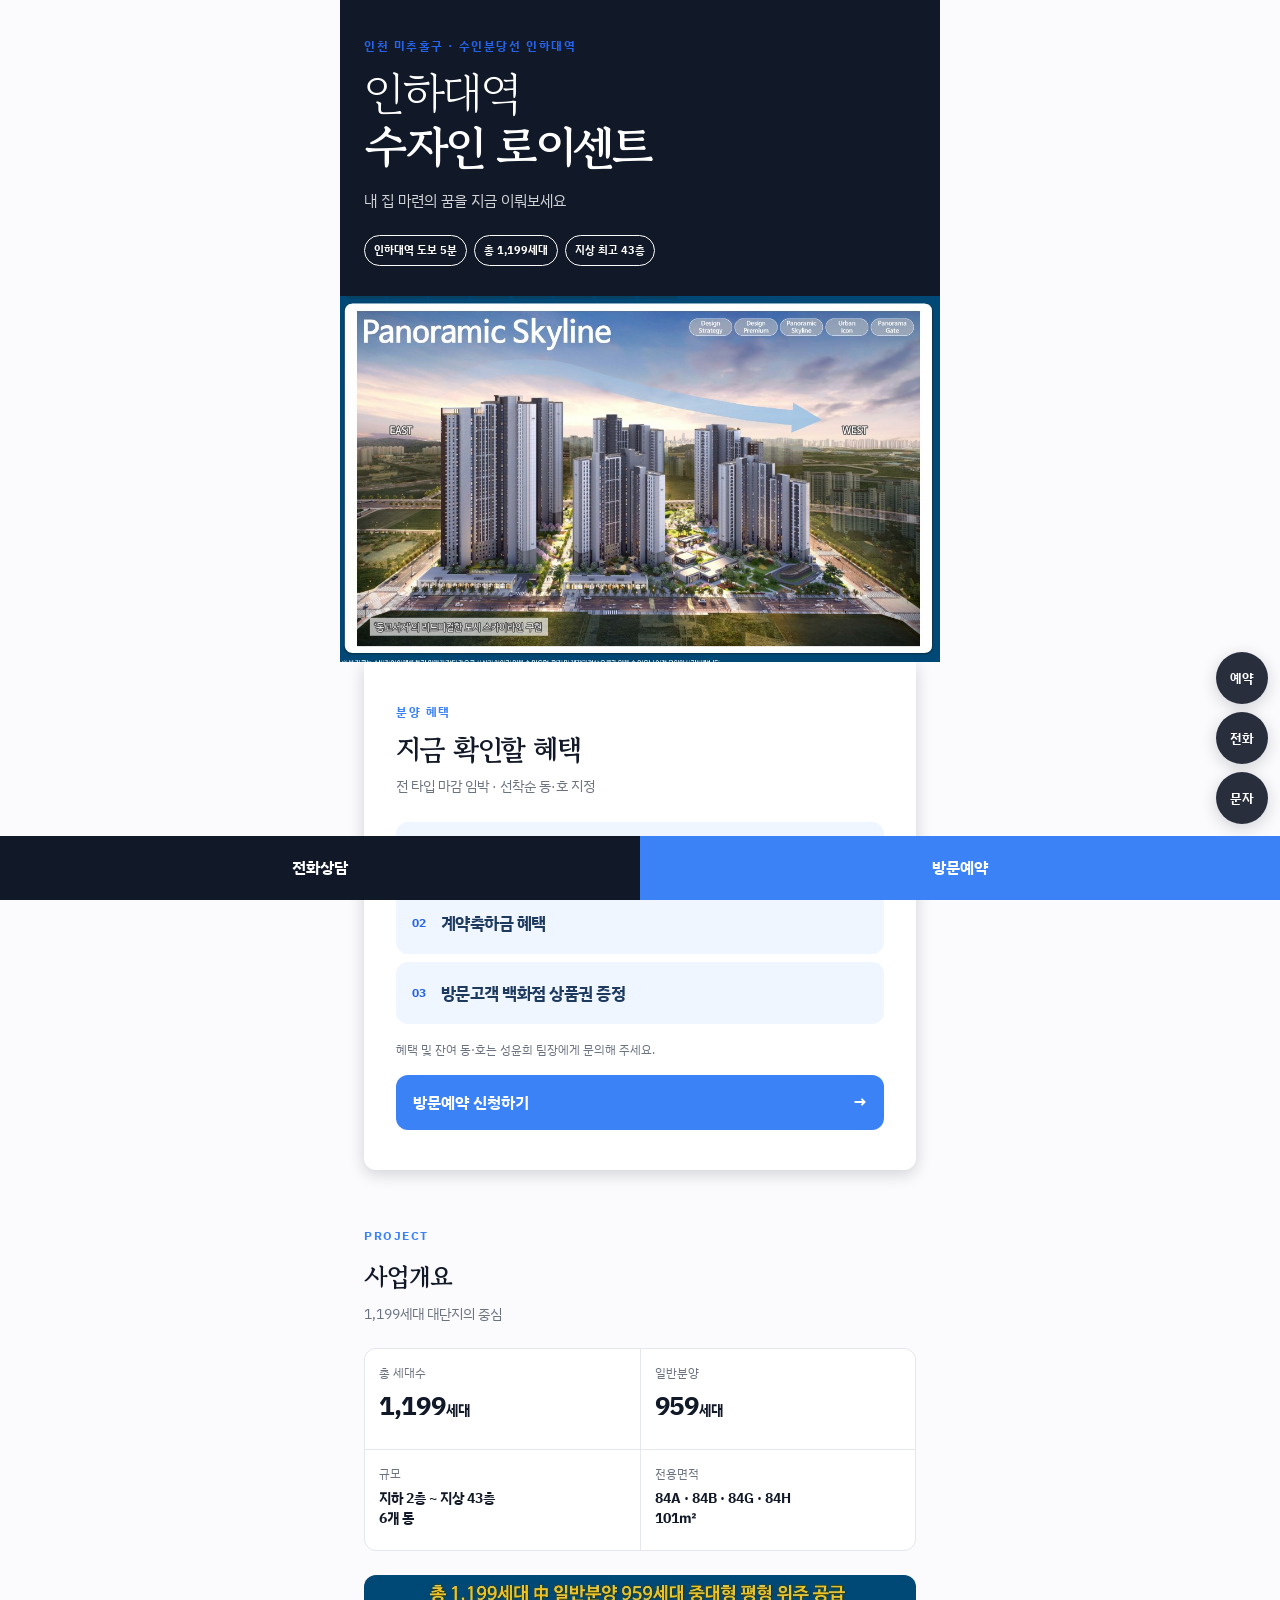
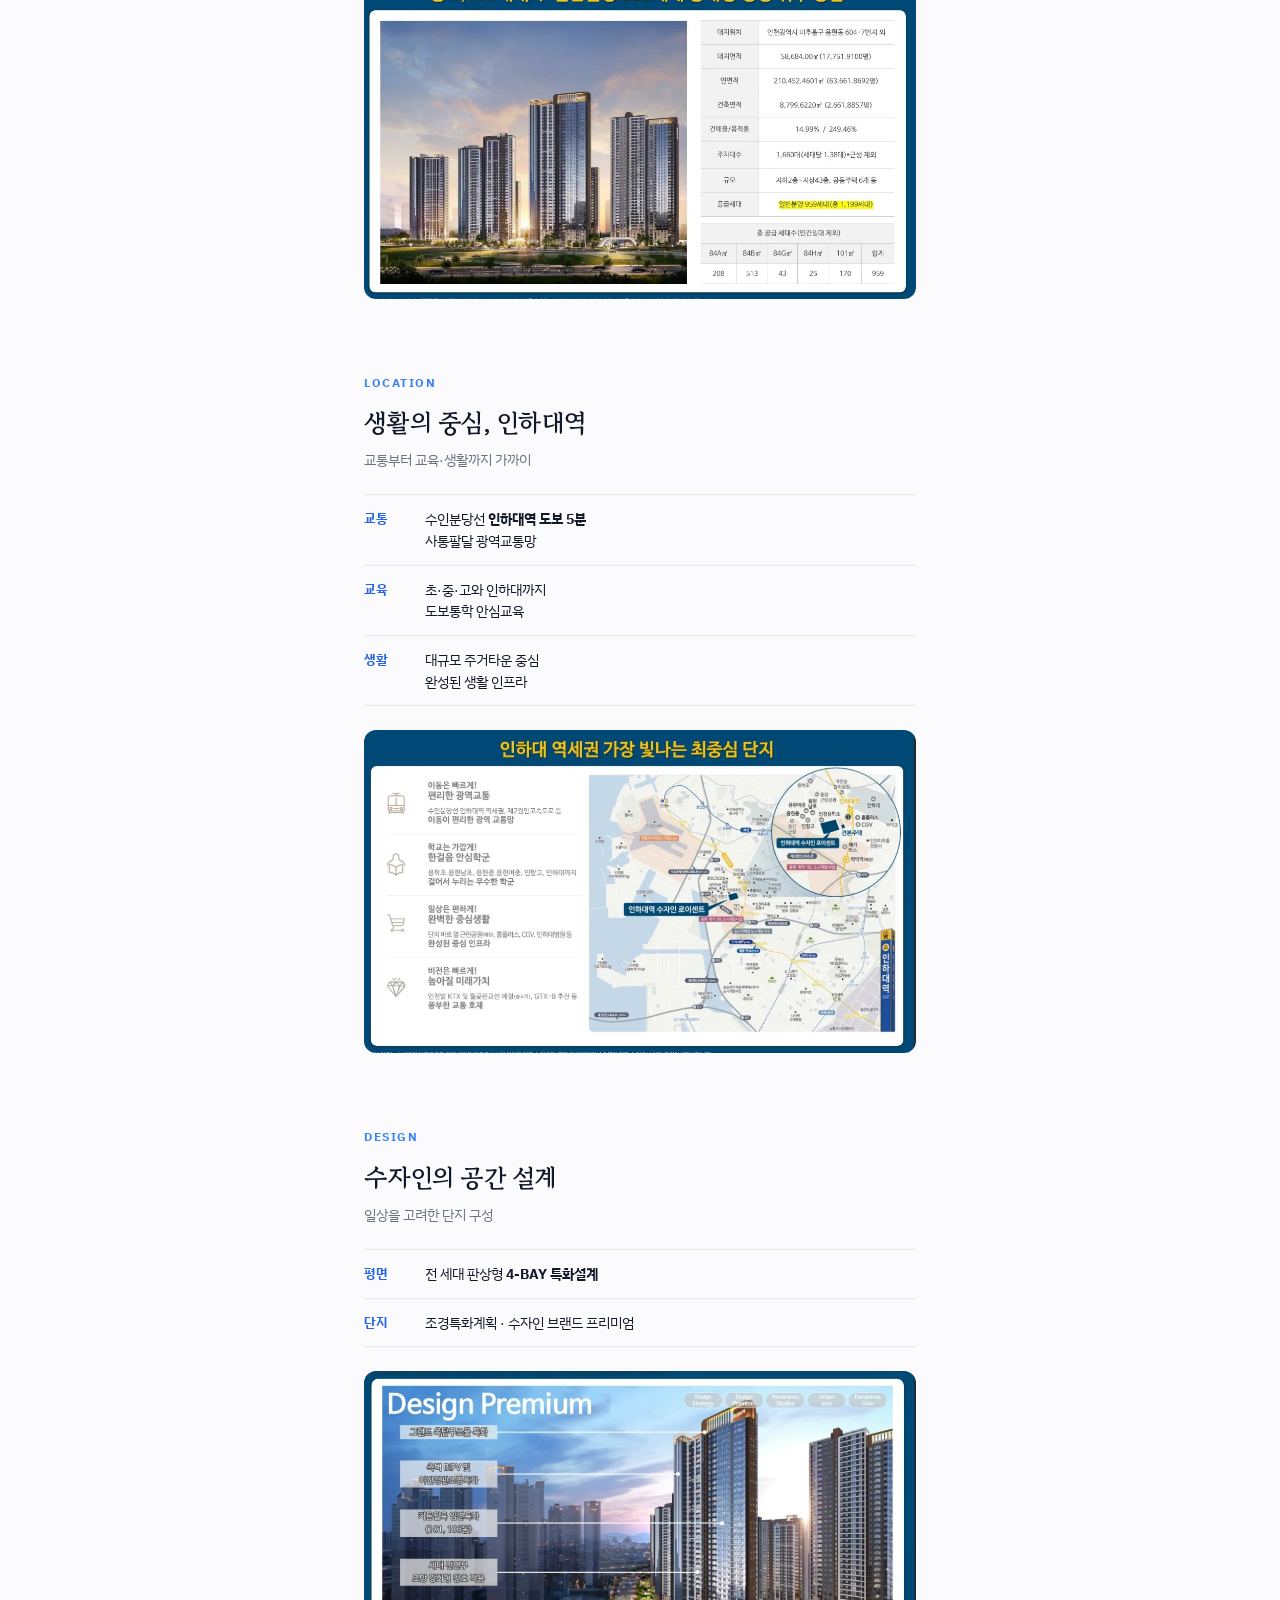
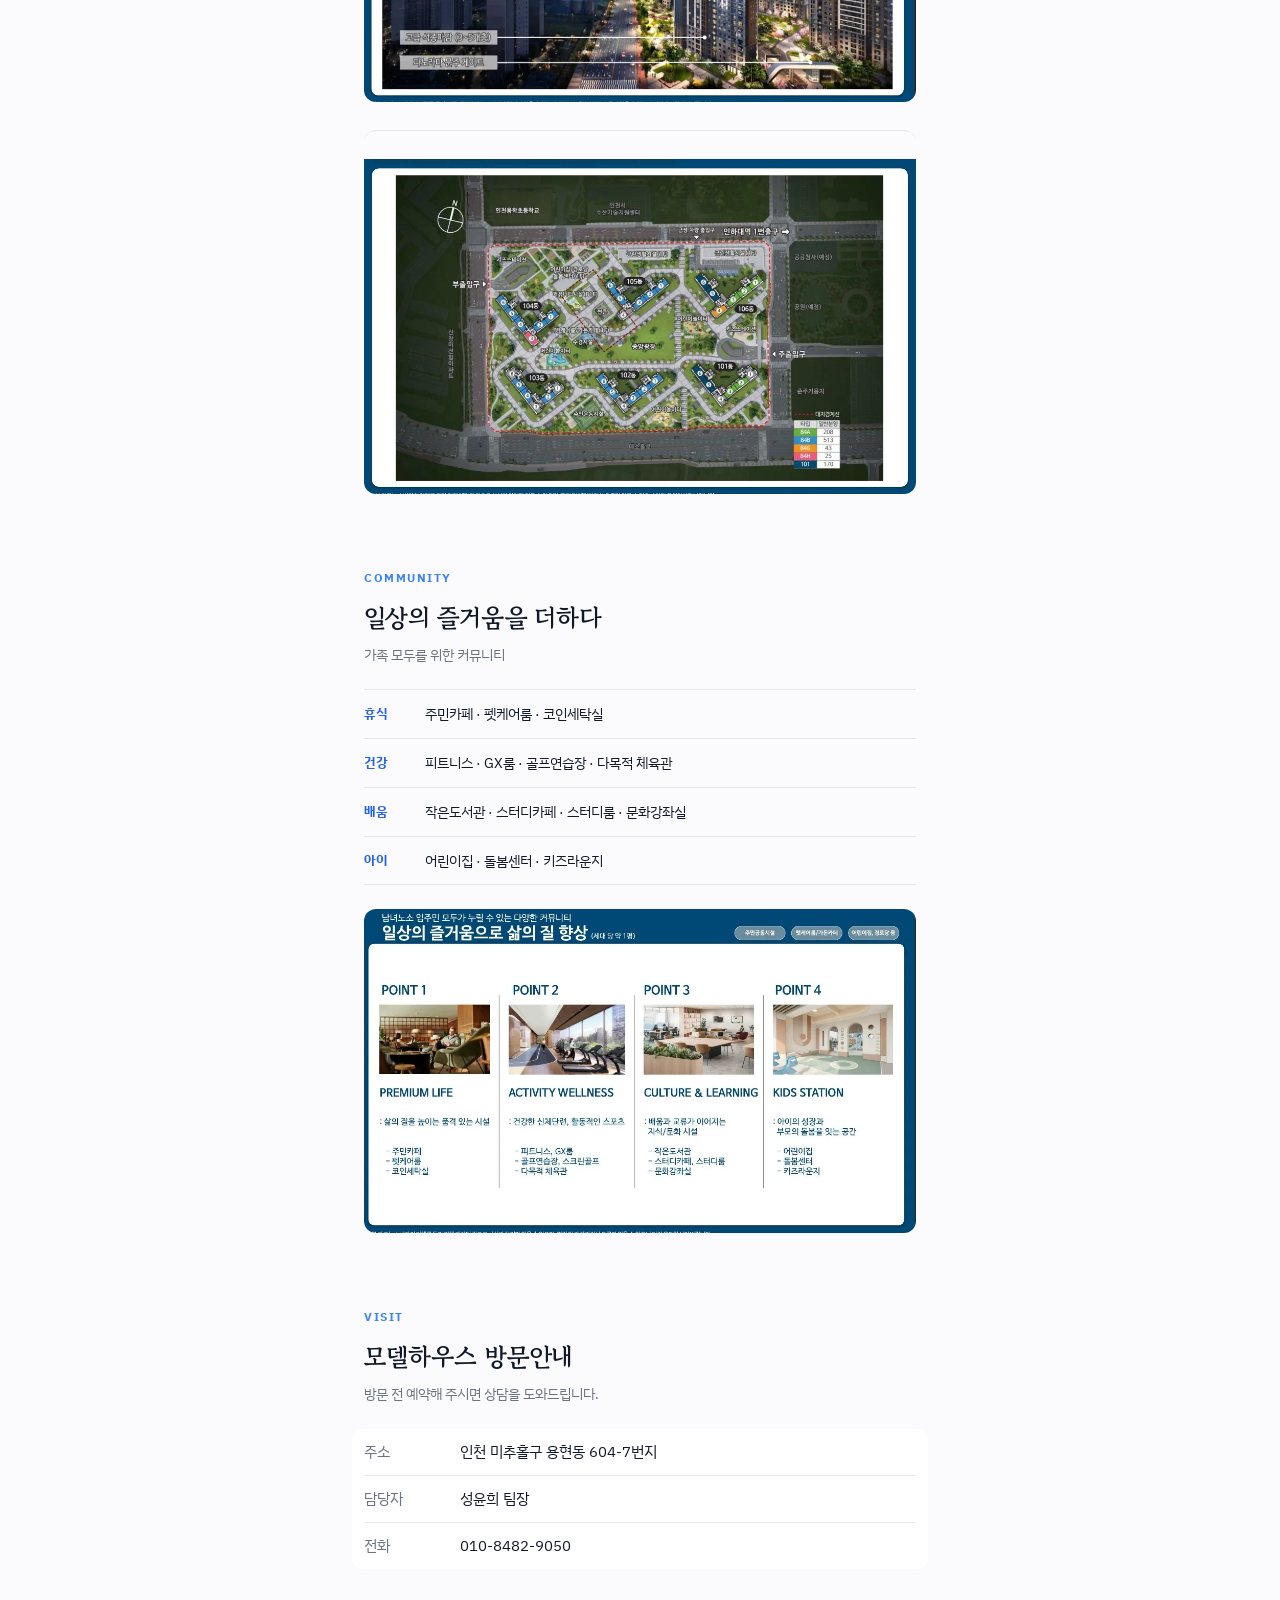
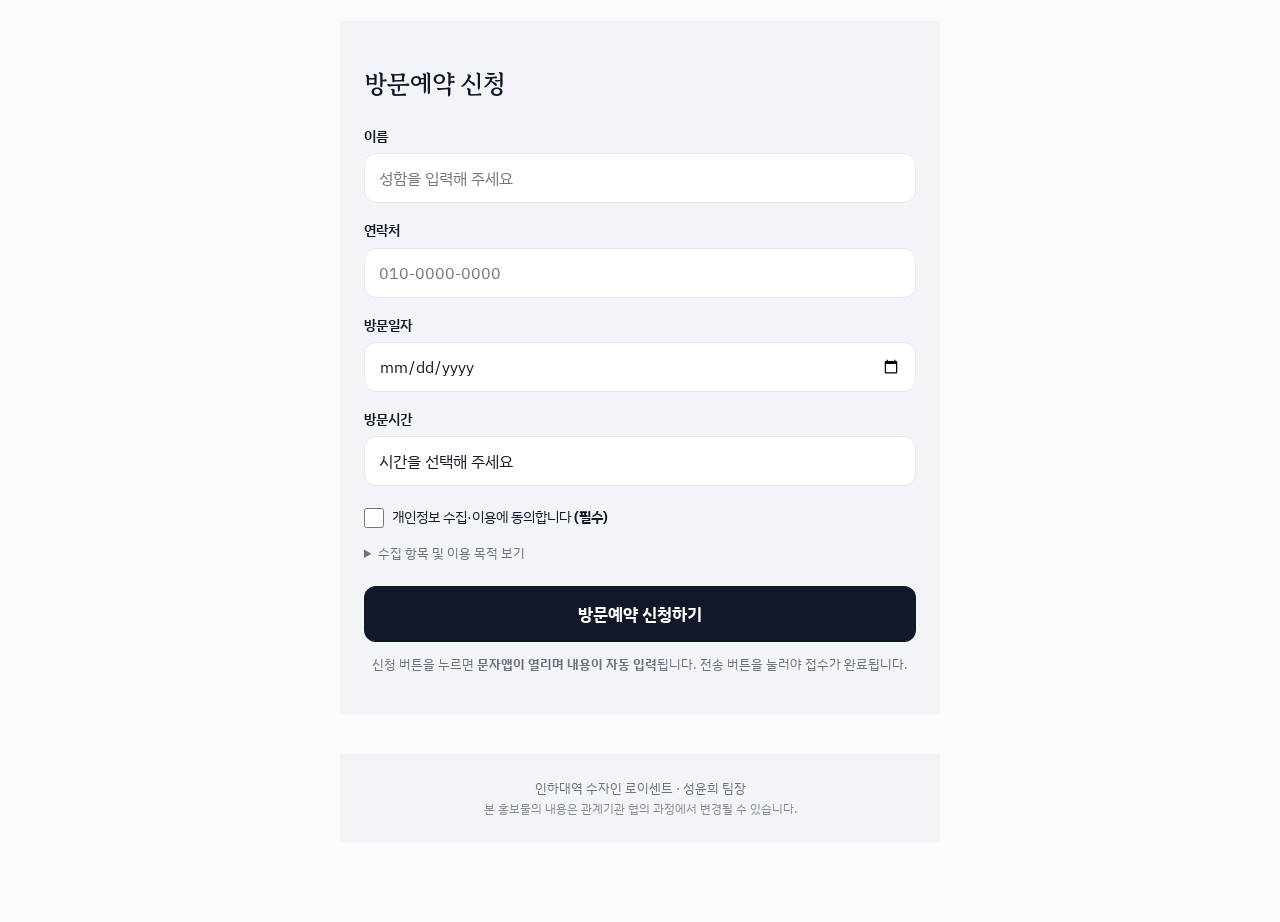
==== commit 925c430b: "Refine Sujain typography" ====
--- a/sujain.html
+++ b/sujain.html
@@ -27,6 +27,9 @@
   document.head.insertAdjacentHTML('beforeend',
     `<link rel="stylesheet" href="skins/${skin}/tokens.css">`);
 </script>
+<link rel="preconnect" href="https://fonts.googleapis.com">
+<link rel="preconnect" href="https://fonts.gstatic.com" crossorigin>
+<link href="https://fonts.googleapis.com/css2?family=Gowun+Batang:wght@400;700&family=IBM+Plex+Sans+KR:wght@400;500;600;700&display=swap" rel="stylesheet">
 <link rel="stylesheet" href="style.css">
 <link rel="stylesheet" href="sujain.css">
 </head>
--- a/sujain.css
+++ b/sujain.css
@@ -1,14 +1,16 @@
 /* 수자인 페이지의 정보 순서와 강조를 조절한다. 테마 색상은 기존 토큰을 사용한다. */
+body { --font: "IBM Plex Sans KR", "Apple SD Gothic Neo", "Malgun Gothic", sans-serif; --title-font: "Gowun Batang", "AppleMyungjo", serif; }
+.site-head h1, .offer h2, .sec__title { font-family: var(--title-font); }
 .site-head { padding: 36px var(--pad) 30px; background: var(--brand); color: var(--brand-fg); }
 .eyebrow, .section-kicker { margin: 0 0 10px; color: var(--accent); font-size: 12px; font-weight: 800; letter-spacing: .13em; text-transform: uppercase; }
 .site-head .eyebrow { color: var(--notice-title); }
-.site-head h1 { margin: 0; font-size: clamp(30px, 8vw, 46px); line-height: 1.18; letter-spacing: -.05em; font-weight: 500; }
-.site-head h1 strong { font-weight: 800; }
+.site-head h1 { margin: 0; font-size: clamp(30px, 8vw, 46px); line-height: 1.18; letter-spacing: -.05em; font-weight: 400; }
+.site-head h1 strong { font-weight: 700; }
 .site-head__lead { margin: 15px 0 22px; font-size: 15px; opacity: .82; }
 .site-head__facts { display: flex; flex-wrap: wrap; gap: 7px; }
 .site-head__facts span { padding: 6px 9px; border: 1px solid currentColor; border-radius: 30px; font-size: 11px; font-weight: 700; }
 .offer { margin: 0 12px; padding: 40px 18px 36px; background: var(--surface); border-radius: 0 0 var(--radius) var(--radius); box-shadow: var(--shadow); }
-.offer h2 { margin: 0; font-size: 28px; line-height: 1.3; letter-spacing: -.04em; }
+.offer h2 { font-weight: 700; margin: 0; font-size: 28px; line-height: 1.3; letter-spacing: -.04em; }
 .offer__status { margin: 8px 0 24px; color: var(--muted); font-size: 14px; }
 .offer__cards { display: grid; gap: 8px; }
 .offer__cards div { display: flex; align-items: center; gap: 15px; min-height: 62px; padding: 13px 16px; border-radius: var(--radius); background: var(--notice-bg); color: var(--notice-fg); }
@@ -18,7 +20,7 @@
 .offer__link { display: flex; justify-content: space-between; padding: 15px 17px; border-radius: var(--radius); background: var(--accent); color: var(--accent-fg); font-weight: 700; }
 .sec { padding: 56px 0 8px; }
 .sec > .section-kicker, .sec > .section-lead { padding: 0 var(--pad); }
-.sec__title { margin: 0 0 7px; padding: 0 var(--pad); font-size: 25px; text-align: left; }
+.sec__title { font-weight: 700; margin: 0 0 7px; padding: 0 var(--pad); font-size: 25px; text-align: left; }
 .sec__title::after { display: none; }
 .section-lead { margin: 0 0 23px; color: var(--muted); font-size: 14px; }
 .summary-grid { display: grid; grid-template-columns: 1fr 1fr; gap: 1px; margin: 0 var(--pad) 24px; background: var(--line); border: 1px solid var(--line); border-radius: var(--radius); overflow: hidden; }
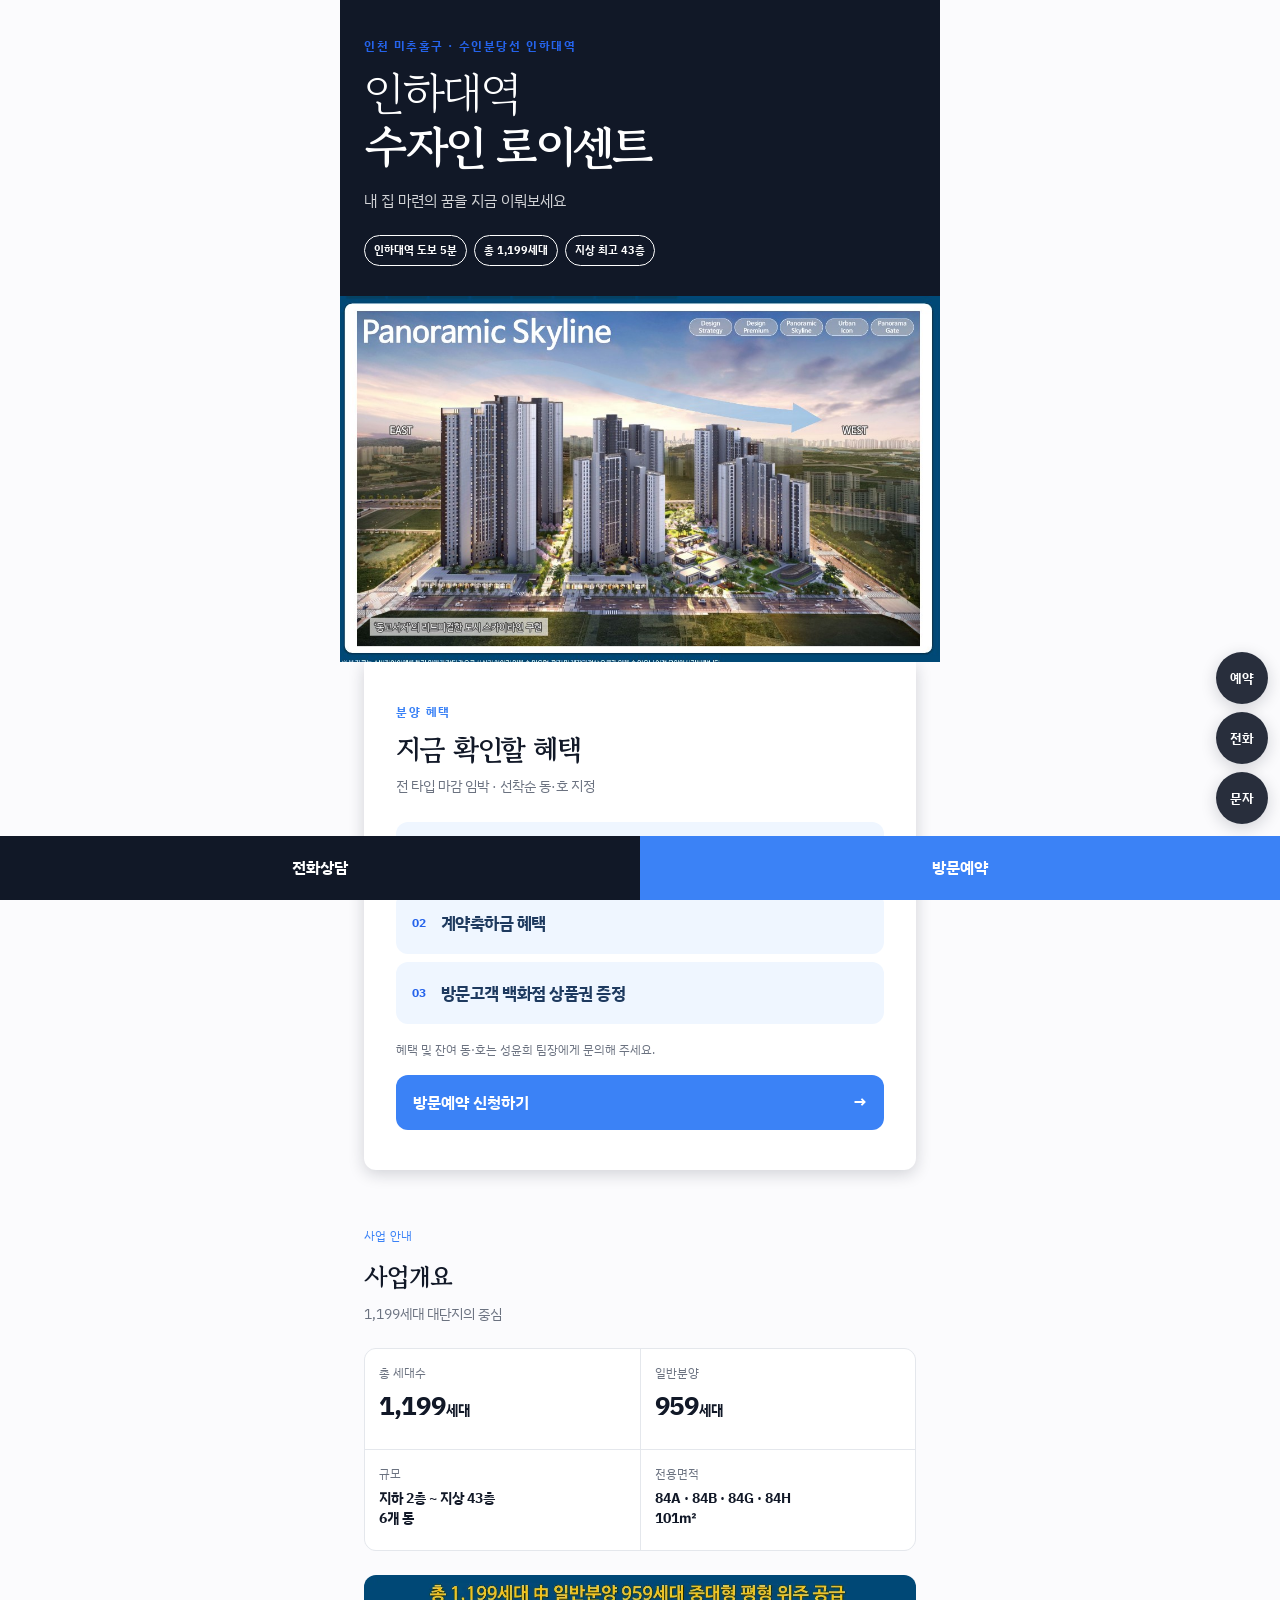
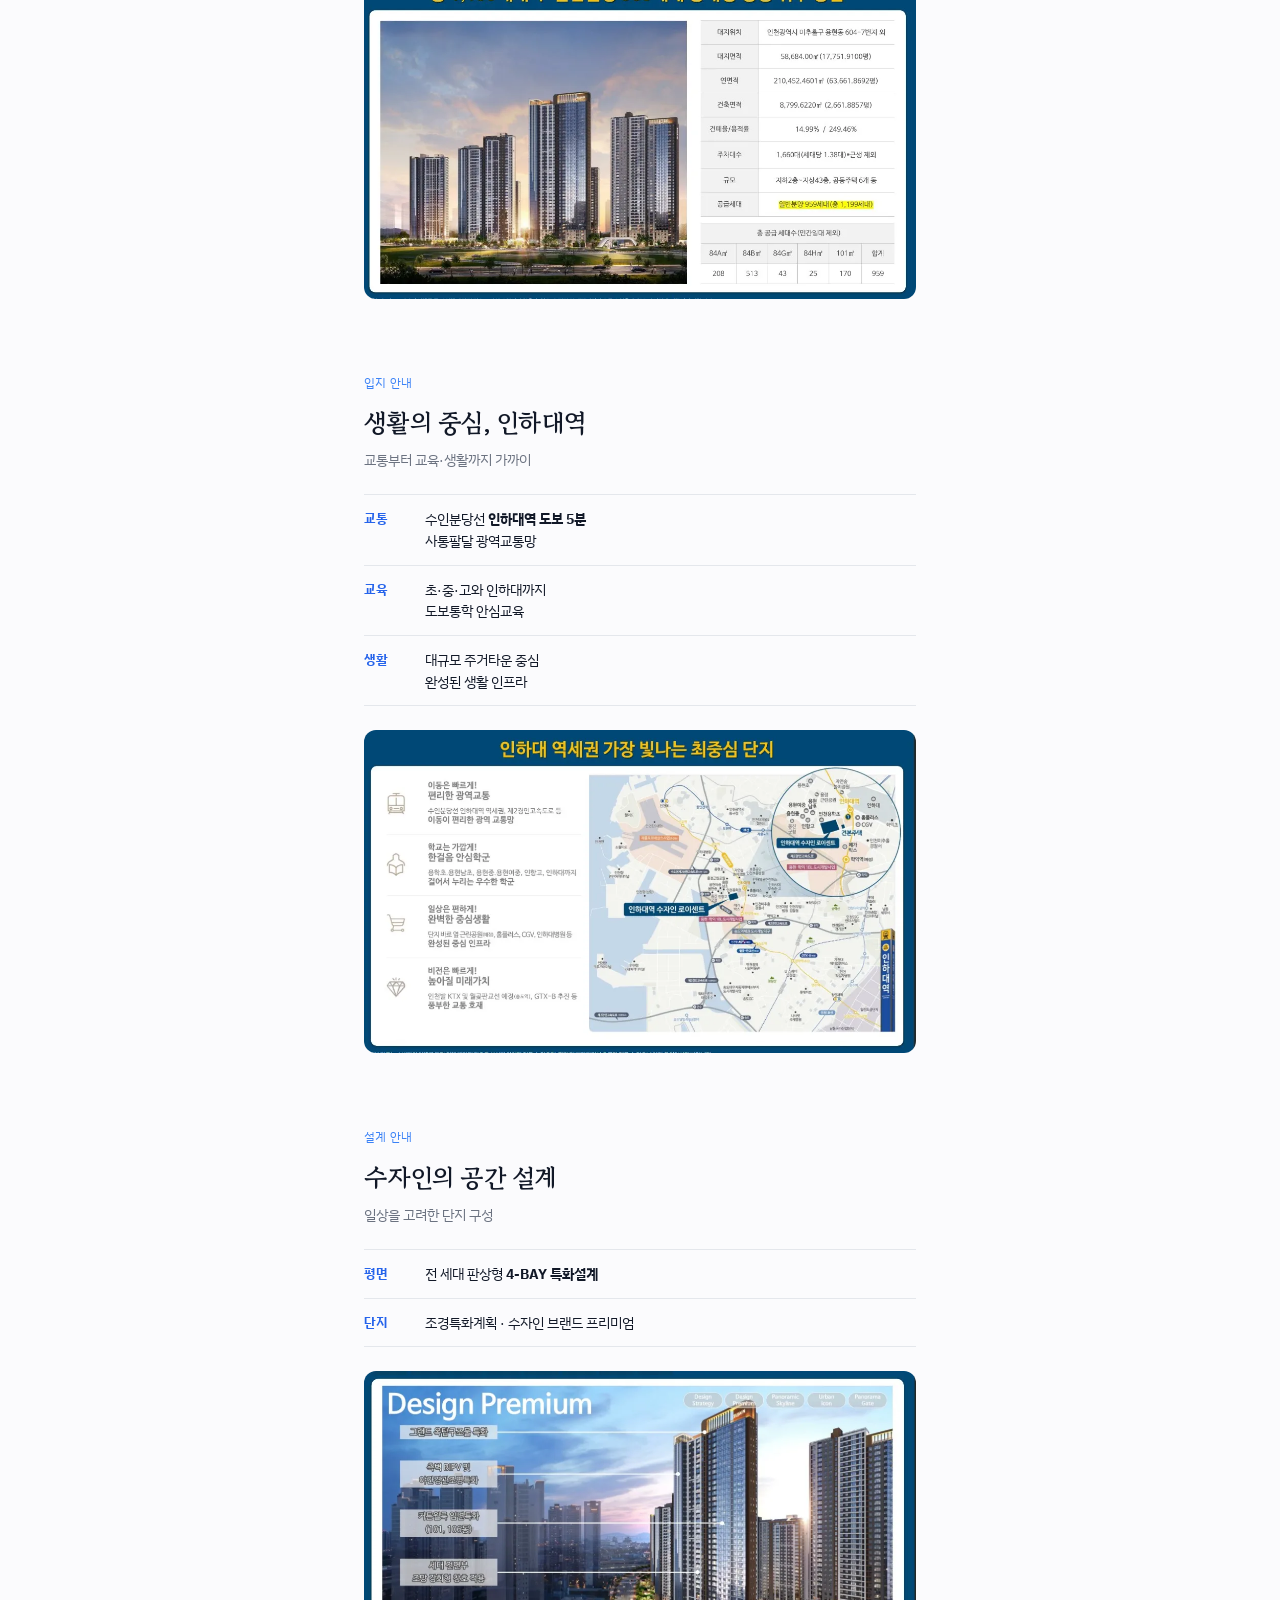
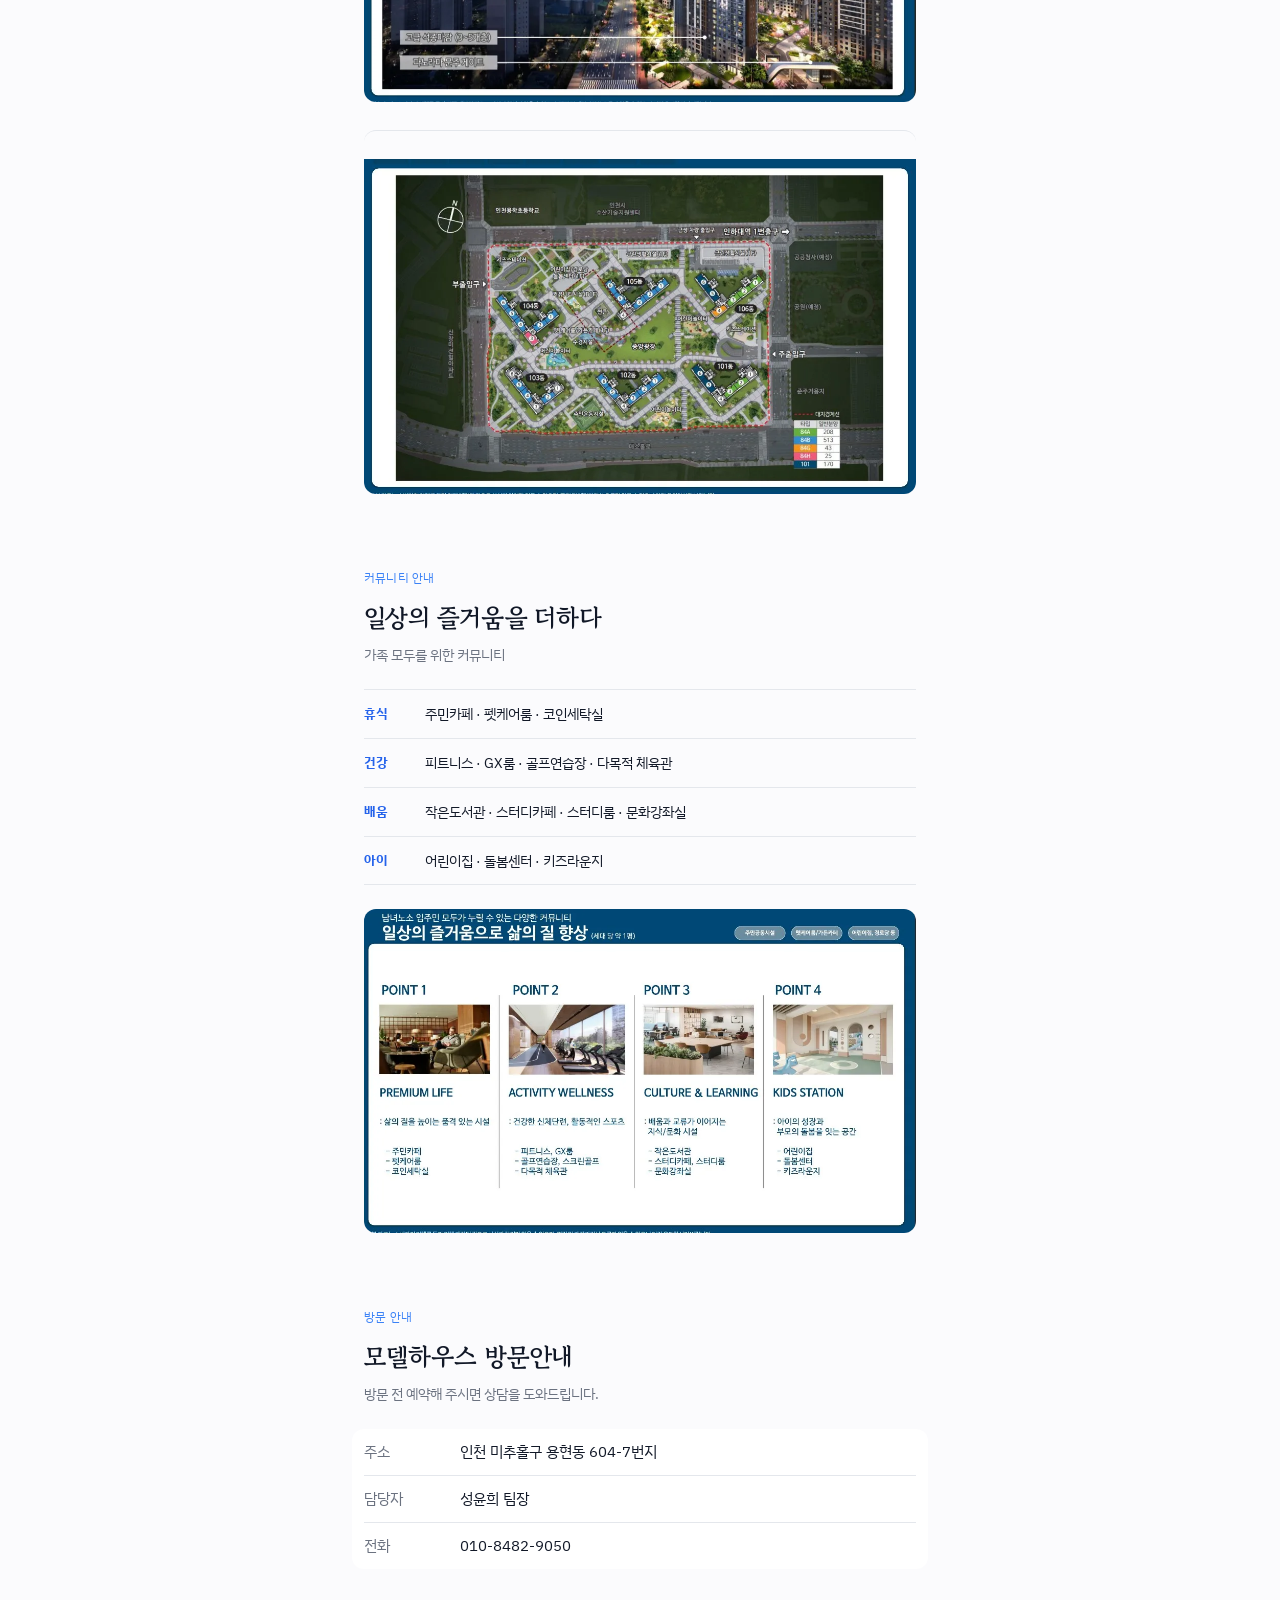
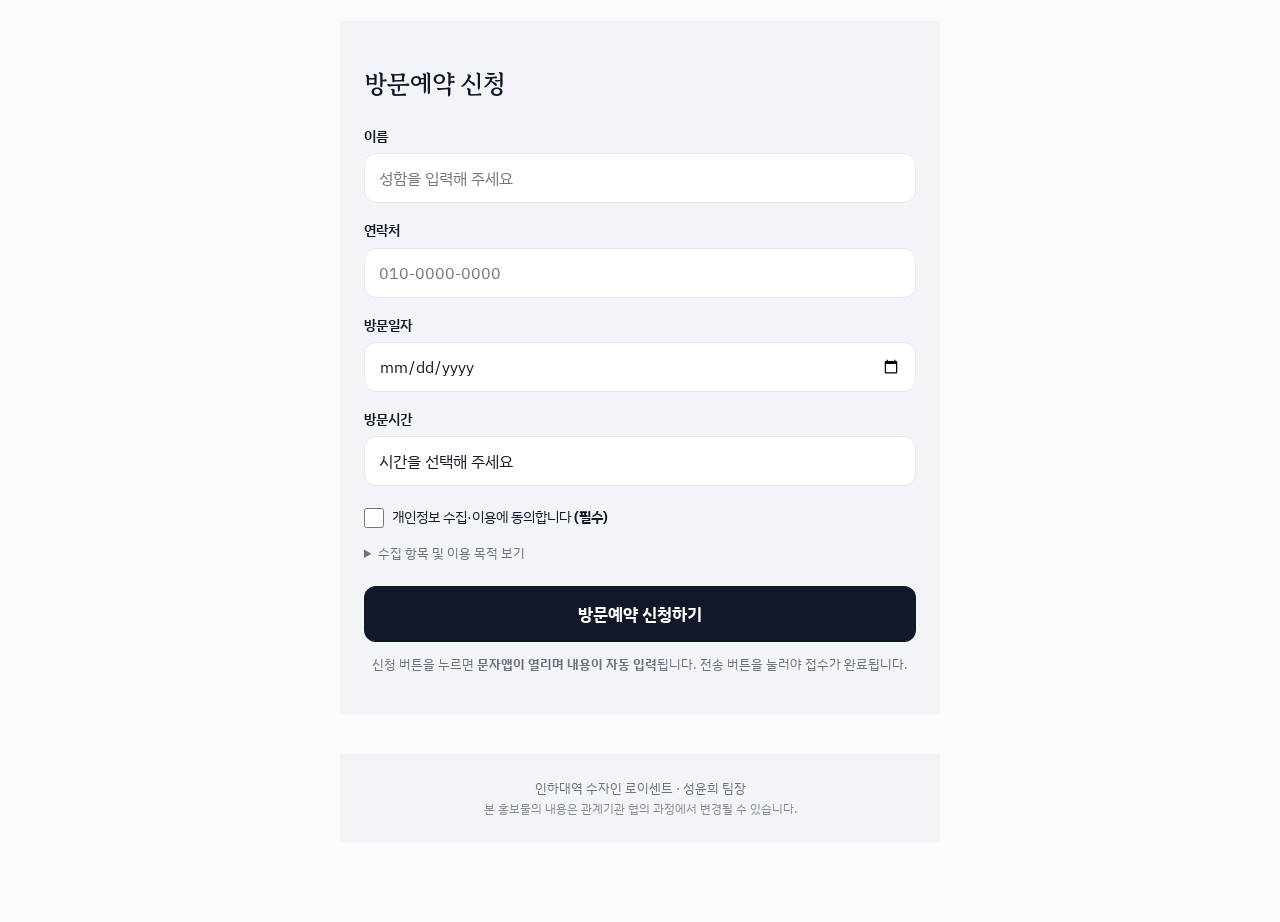
==== commit b6c8cc0e: "Localize Sujain section labels" ====
--- a/sujain.html
+++ b/sujain.html
@@ -60,7 +60,7 @@
     <a class="offer__link" href="#apply">방문예약 신청하기 <span aria-hidden="true">→</span></a>
   </section>
   <section class="sec sec--summary" aria-labelledby="summary-title">
-    <p class="section-kicker">PROJECT</p><h2 class="sec__title" id="summary-title">사업개요</h2>
+    <p class="section-kicker">사업 안내</p><h2 class="sec__title" id="summary-title">사업개요</h2>
     <p class="section-lead">1,199세대 대단지의 중심</p>
     <dl class="summary-grid">
       <div><dt>총 세대수</dt><dd><strong>1,199</strong>세대</dd></div>
@@ -71,7 +71,7 @@
     <div class="sec__body"><img src="images/sujain/main_1.webp" alt="사업개요 조감도와 상세 공급 정보" width="1079" height="633" loading="lazy"></div>
   </section>
   <section class="sec" aria-labelledby="location-title">
-    <p class="section-kicker">LOCATION</p><h2 class="sec__title" id="location-title">생활의 중심, 인하대역</h2>
+    <p class="section-kicker">입지 안내</p><h2 class="sec__title" id="location-title">생활의 중심, 인하대역</h2>
     <p class="section-lead">교통부터 교육·생활까지 가까이</p>
     <ul class="feature-list">
       <li><span>교통</span><p>수인분당선 <strong>인하대역 도보 5분</strong><br>사통팔달 광역교통망</p></li>
@@ -81,7 +81,7 @@
     <div class="sec__body"><img src="images/sujain/loc_1.webp" alt="인하대역과 주변 교통·교육·생활 인프라 안내" width="1087" height="636" loading="lazy"></div>
   </section>
   <section class="sec" aria-labelledby="design-title">
-    <p class="section-kicker">DESIGN</p><h2 class="sec__title" id="design-title">수자인의 공간 설계</h2>
+    <p class="section-kicker">설계 안내</p><h2 class="sec__title" id="design-title">수자인의 공간 설계</h2>
     <p class="section-lead">일상을 고려한 단지 구성</p>
     <ul class="feature-list">
       <li><span>평면</span><p>전 세대 판상형 <strong>4-BAY 특화설계</strong></p></li>
@@ -93,7 +93,7 @@
     </div>
   </section>
   <section class="sec" aria-labelledby="community-title">
-    <p class="section-kicker">COMMUNITY</p><h2 class="sec__title" id="community-title">일상의 즐거움을 더하다</h2>
+    <p class="section-kicker">커뮤니티 안내</p><h2 class="sec__title" id="community-title">일상의 즐거움을 더하다</h2>
     <p class="section-lead">가족 모두를 위한 커뮤니티</p>
     <ul class="feature-list">
       <li><span>휴식</span><p>주민카페 · 펫케어룸 · 코인세탁실</p></li>
@@ -104,7 +104,7 @@
     <div class="sec__body"><img src="images/sujain/pre_2.webp" alt="커뮤니티 시설 안내" width="1080" height="634" loading="lazy"></div>
   </section>
   <section class="sec sec--visit" aria-labelledby="visit-title">
-    <p class="section-kicker">VISIT</p><h2 class="sec__title" id="visit-title">모델하우스 방문안내</h2>
+    <p class="section-kicker">방문 안내</p><h2 class="sec__title" id="visit-title">모델하우스 방문안내</h2>
     <p class="section-lead">방문 전 예약해 주시면 상담을 도와드립니다.</p>
     <dl class="spec"><div><dt>주소</dt><dd>인천 미추홀구 용현동 604-7번지</dd></div><div><dt>담당자</dt><dd>성윤희 팀장</dd></div><div><dt>전화</dt><dd><a href="tel:010-8482-9050">010-8482-9050</a></dd></div></dl>
   </section>
--- a/sujain.css
+++ b/sujain.css
@@ -3,6 +3,7 @@
 .site-head h1, .offer h2, .sec__title { font-family: var(--title-font); }
 .site-head { padding: 36px var(--pad) 30px; background: var(--brand); color: var(--brand-fg); }
 .eyebrow, .section-kicker { margin: 0 0 10px; color: var(--accent); font-size: 12px; font-weight: 800; letter-spacing: .13em; text-transform: uppercase; }
+.section-kicker { font-weight: 400; letter-spacing: .02em; text-transform: none; }
 .site-head .eyebrow { color: var(--notice-title); }
 .site-head h1 { margin: 0; font-size: clamp(30px, 8vw, 46px); line-height: 1.18; letter-spacing: -.05em; font-weight: 400; }
 .site-head h1 strong { font-weight: 700; }
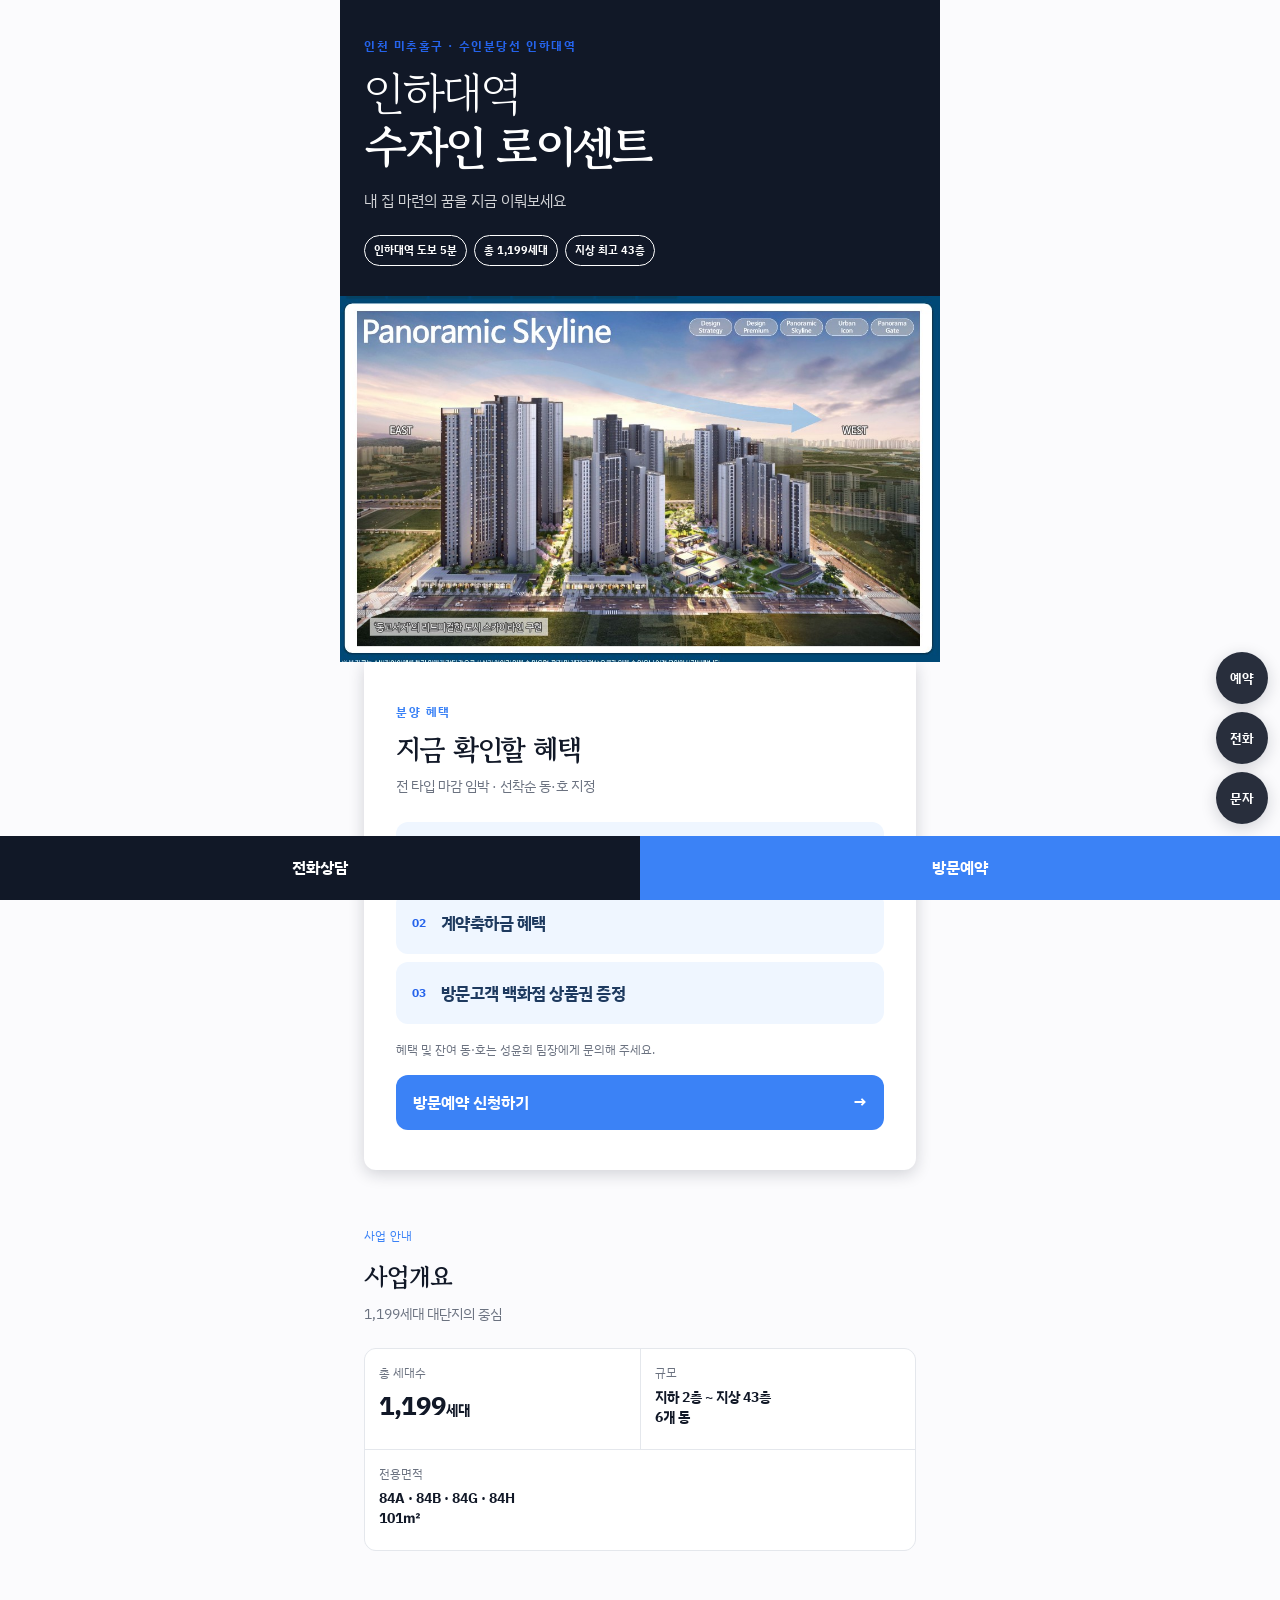
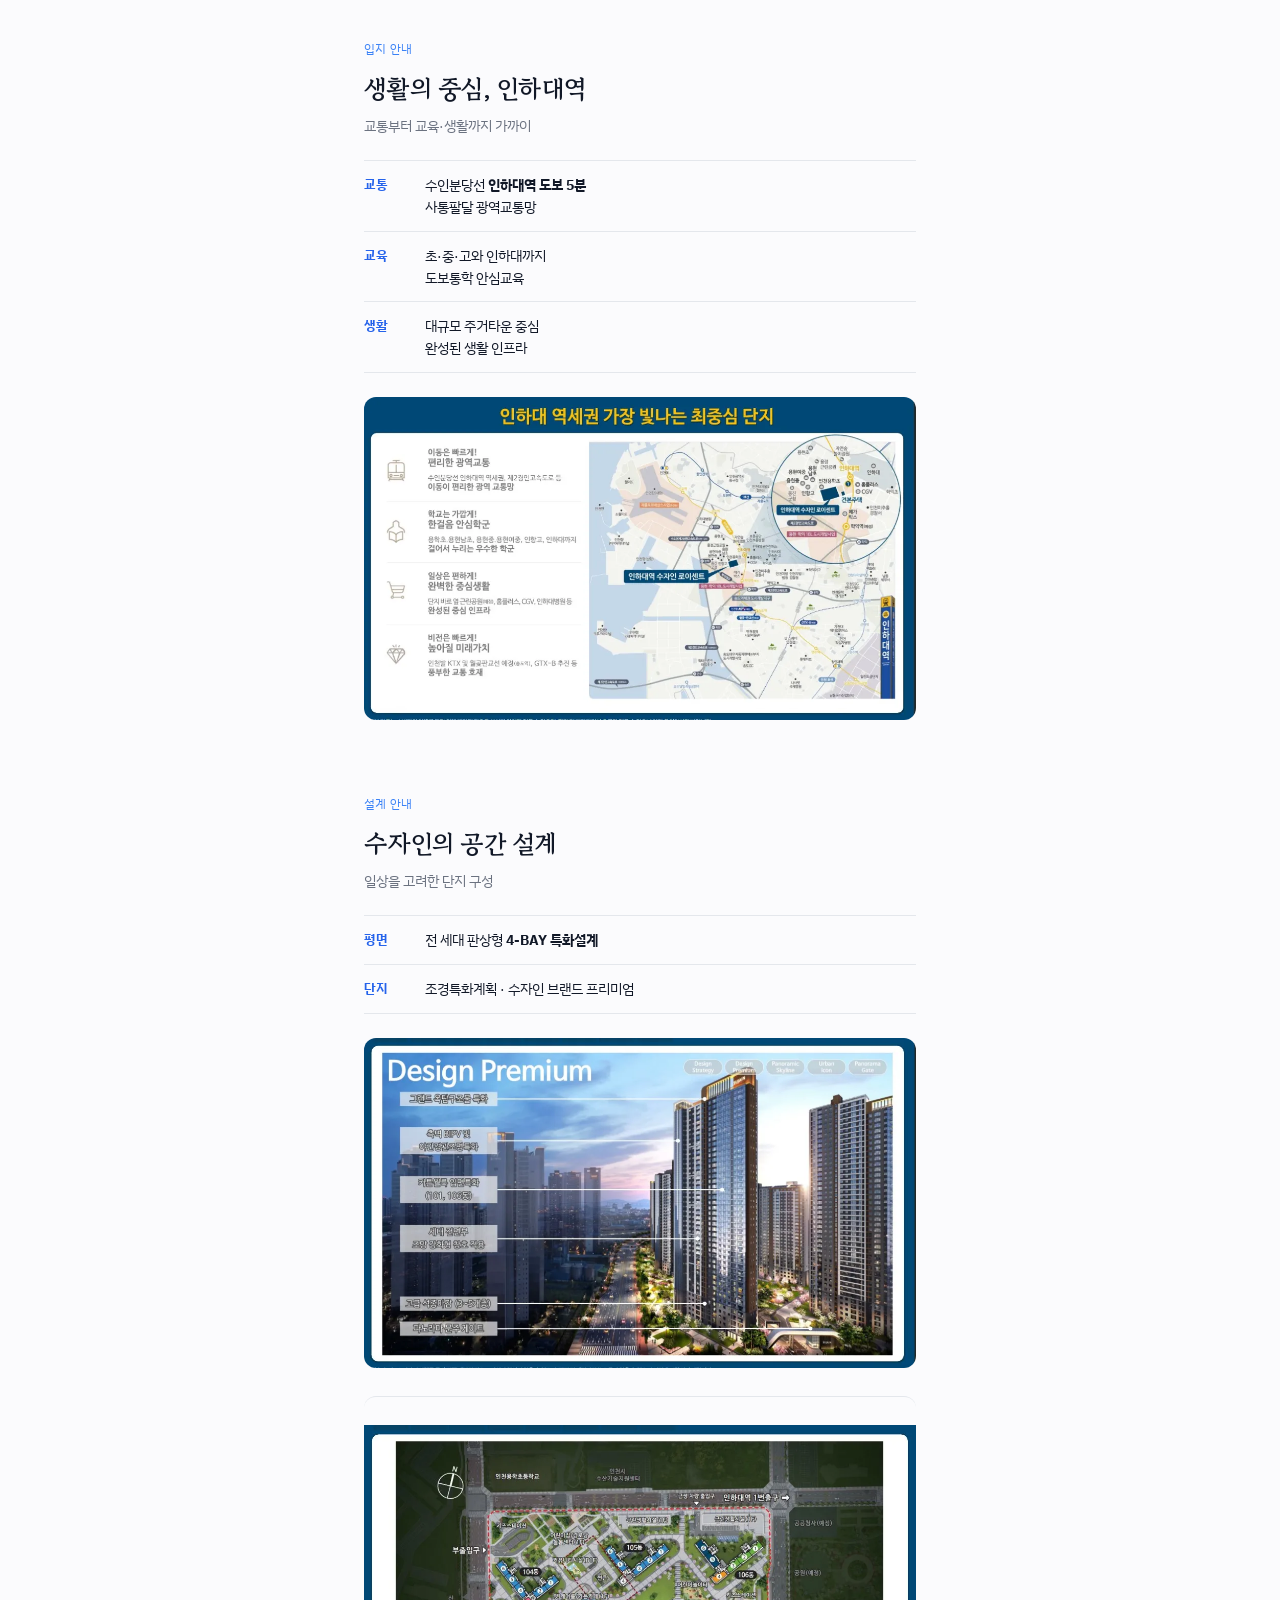
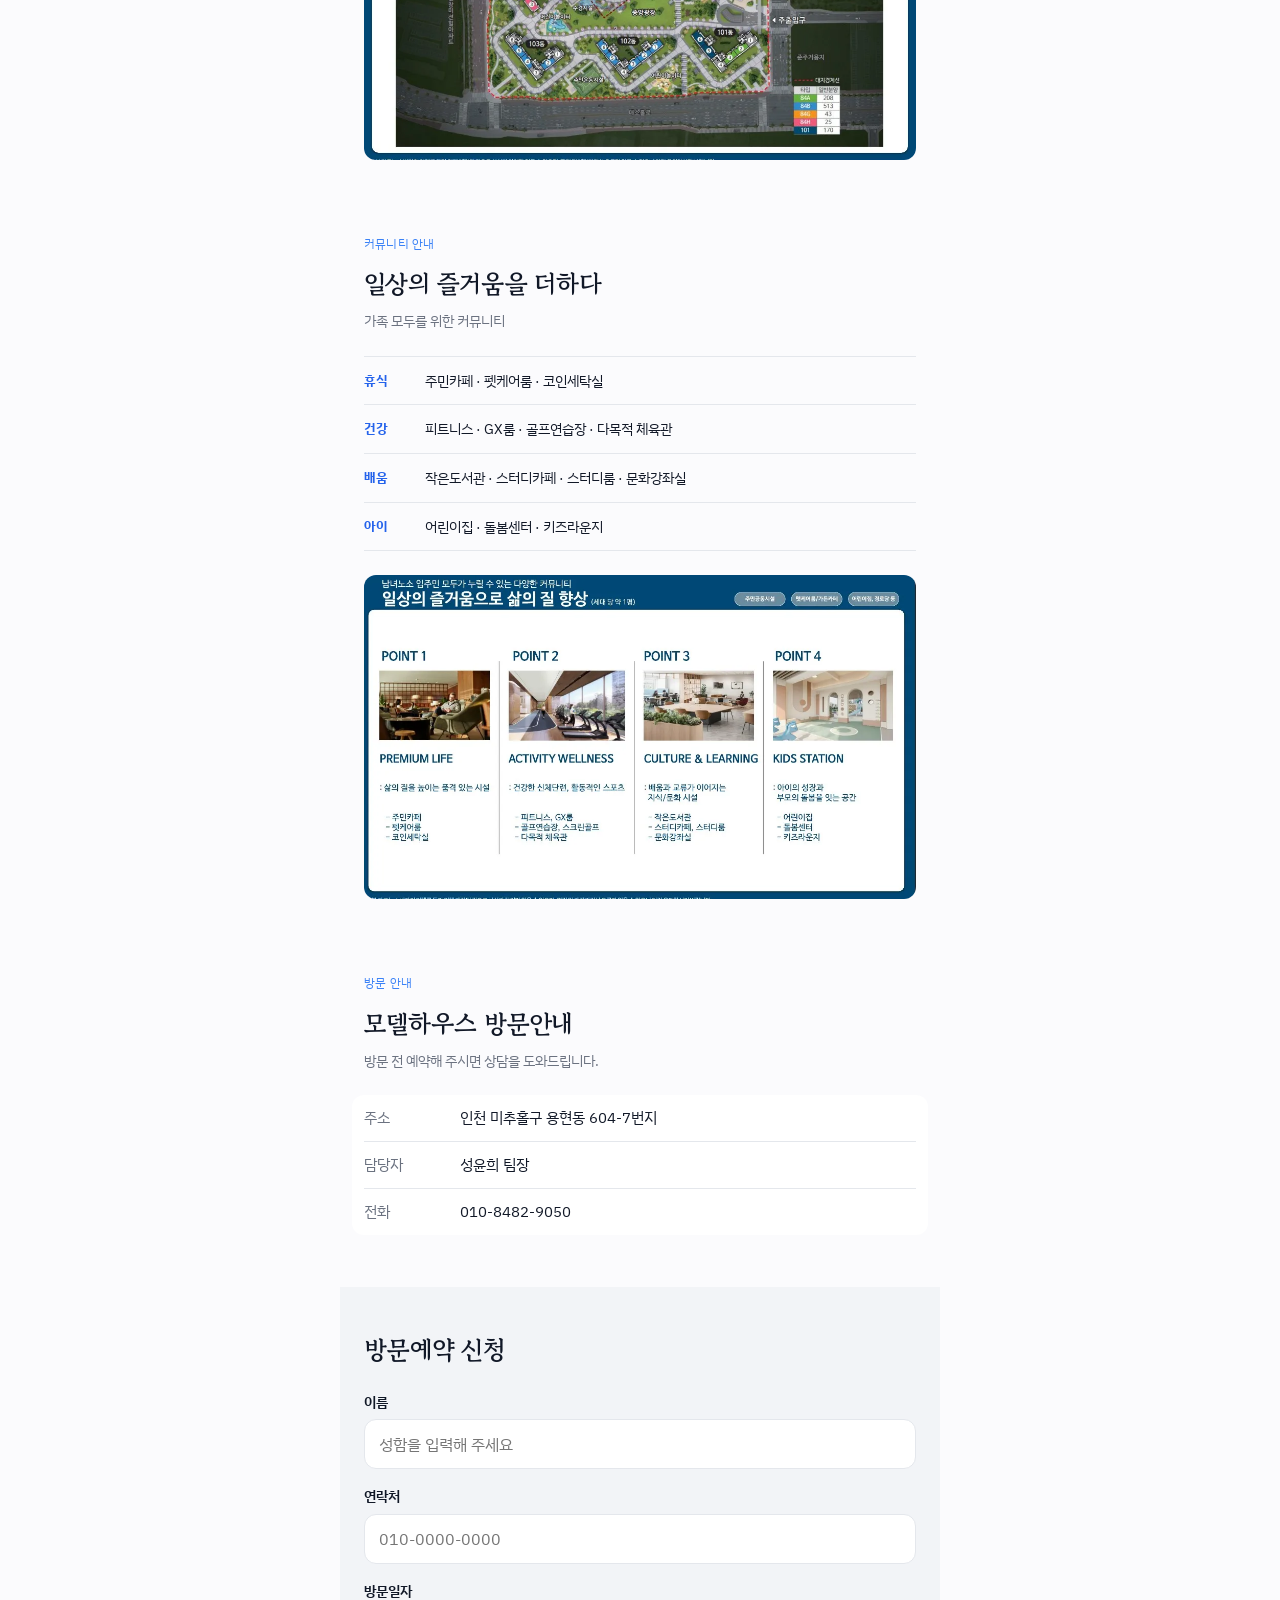
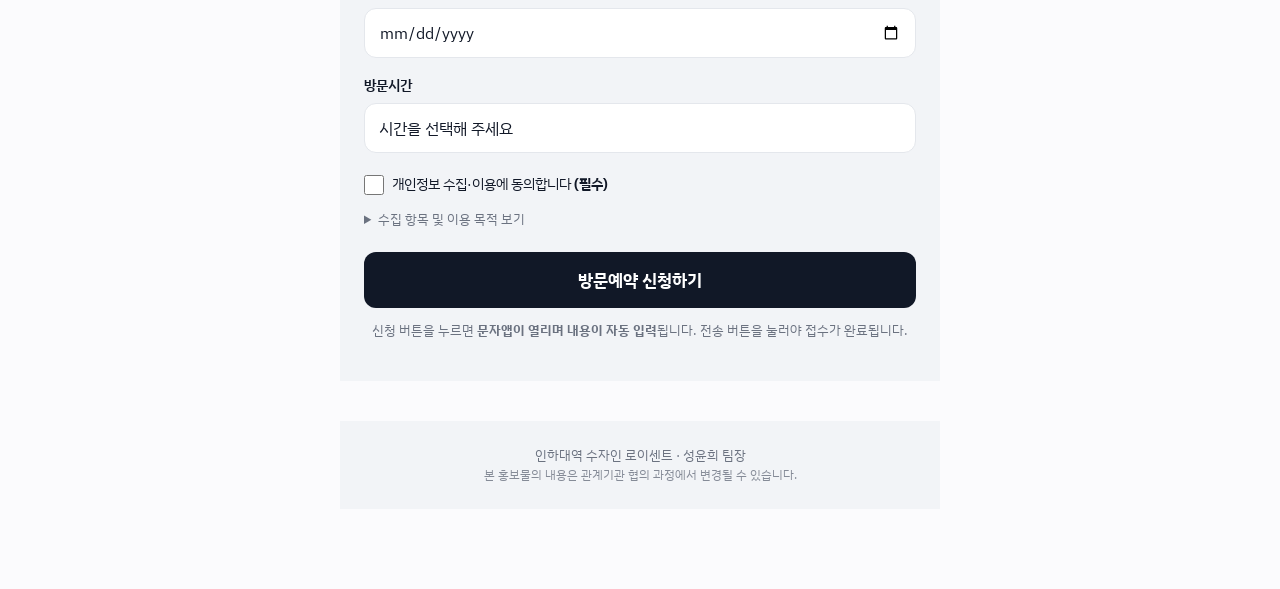
==== commit c3e766b7: "Remove general sale count from Sujain page" ====
--- a/sujain.html
+++ b/sujain.html
@@ -64,11 +64,9 @@
     <p class="section-lead">1,199세대 대단지의 중심</p>
     <dl class="summary-grid">
       <div><dt>총 세대수</dt><dd><strong>1,199</strong>세대</dd></div>
-      <div><dt>일반분양</dt><dd><strong>959</strong>세대</dd></div>
       <div><dt>규모</dt><dd>지하 2층 ~ 지상 43층<br>6개 동</dd></div>
       <div><dt>전용면적</dt><dd>84A · 84B · 84G · 84H<br>101㎡</dd></div>
     </dl>
-    <div class="sec__body"><img src="images/sujain/main_1.webp" alt="사업개요 조감도와 상세 공급 정보" width="1079" height="633" loading="lazy"></div>
   </section>
   <section class="sec" aria-labelledby="location-title">
     <p class="section-kicker">입지 안내</p><h2 class="sec__title" id="location-title">생활의 중심, 인하대역</h2>
--- a/sujain.css
+++ b/sujain.css
@@ -25,6 +25,7 @@
 .sec__title::after { display: none; }
 .section-lead { margin: 0 0 23px; color: var(--muted); font-size: 14px; }
 .summary-grid { display: grid; grid-template-columns: 1fr 1fr; gap: 1px; margin: 0 var(--pad) 24px; background: var(--line); border: 1px solid var(--line); border-radius: var(--radius); overflow: hidden; }
+.summary-grid div:last-child { grid-column: 1 / -1; }
 .summary-grid div { min-height: 100px; padding: 14px; background: var(--surface); }
 .summary-grid dt { margin-bottom: 5px; color: var(--muted); font-size: 12px; }
 .summary-grid dd { margin: 0; font-size: 14px; font-weight: 700; line-height: 1.45; }
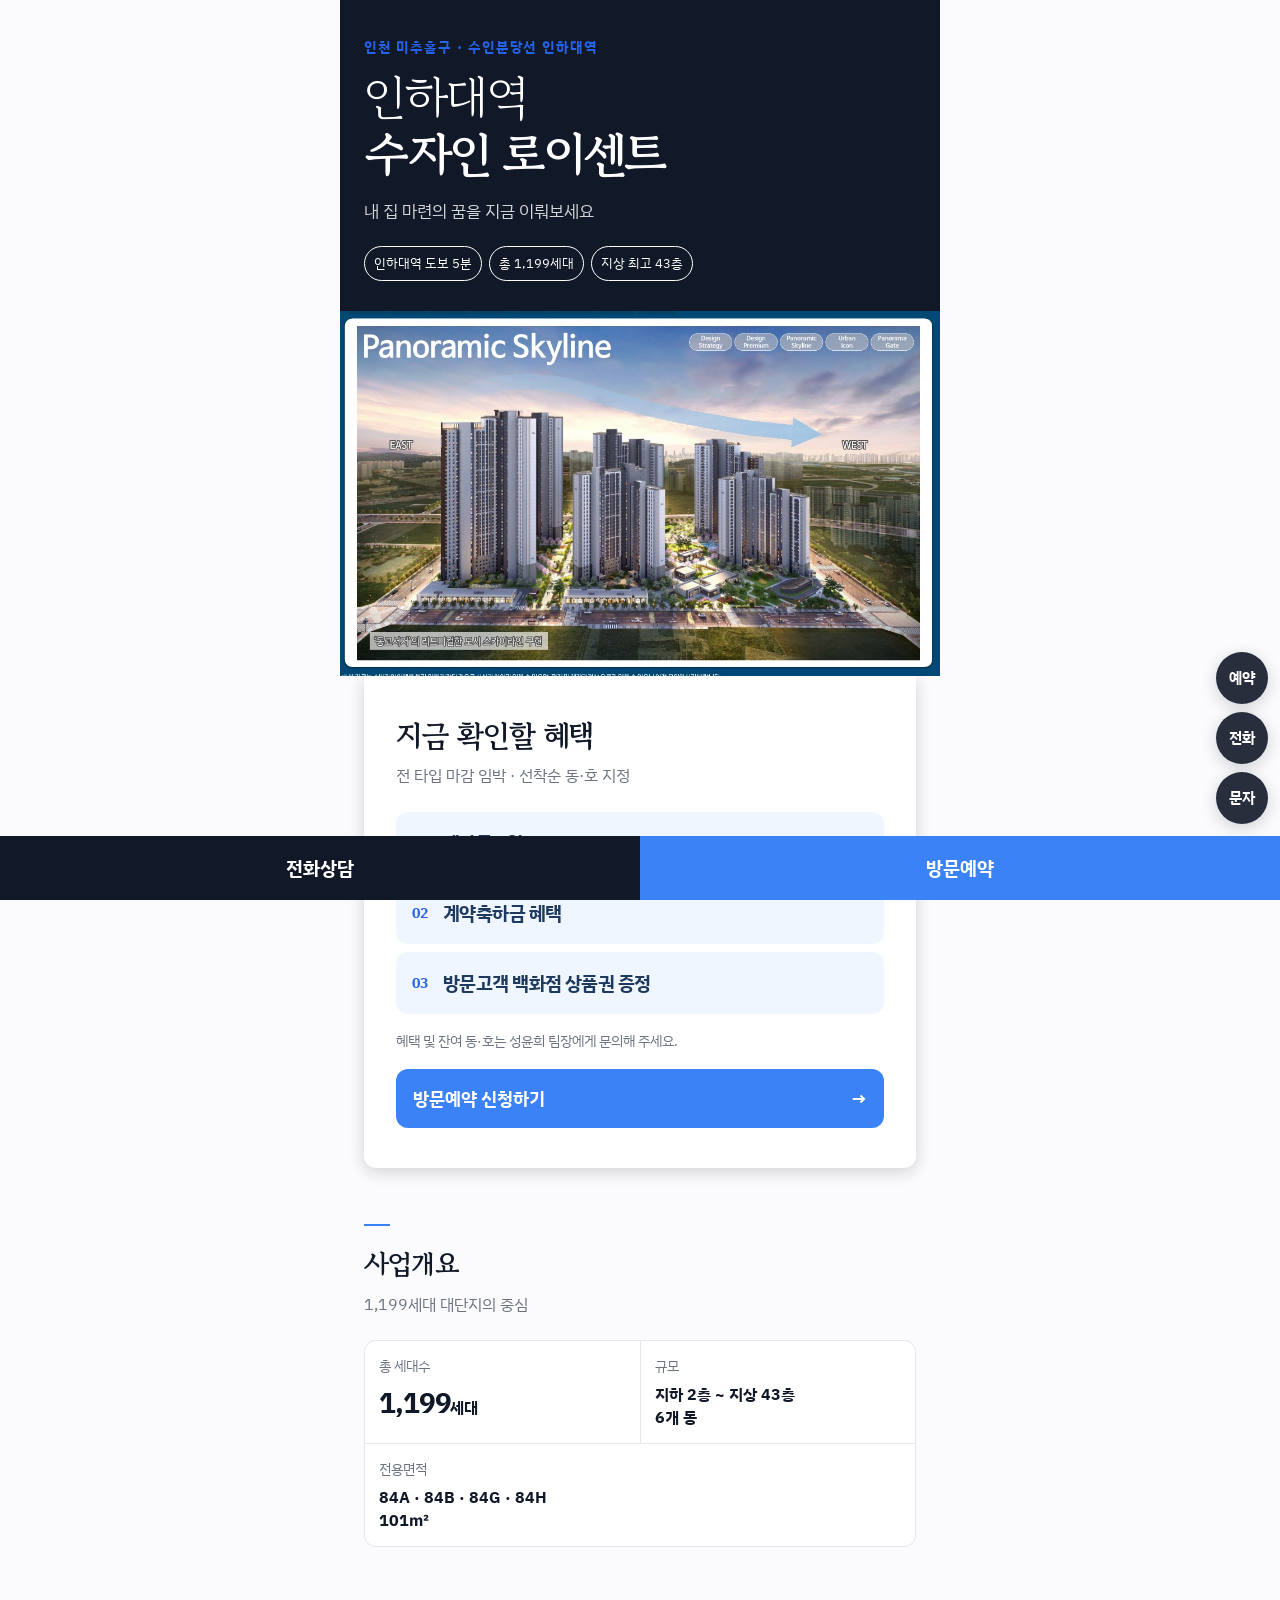
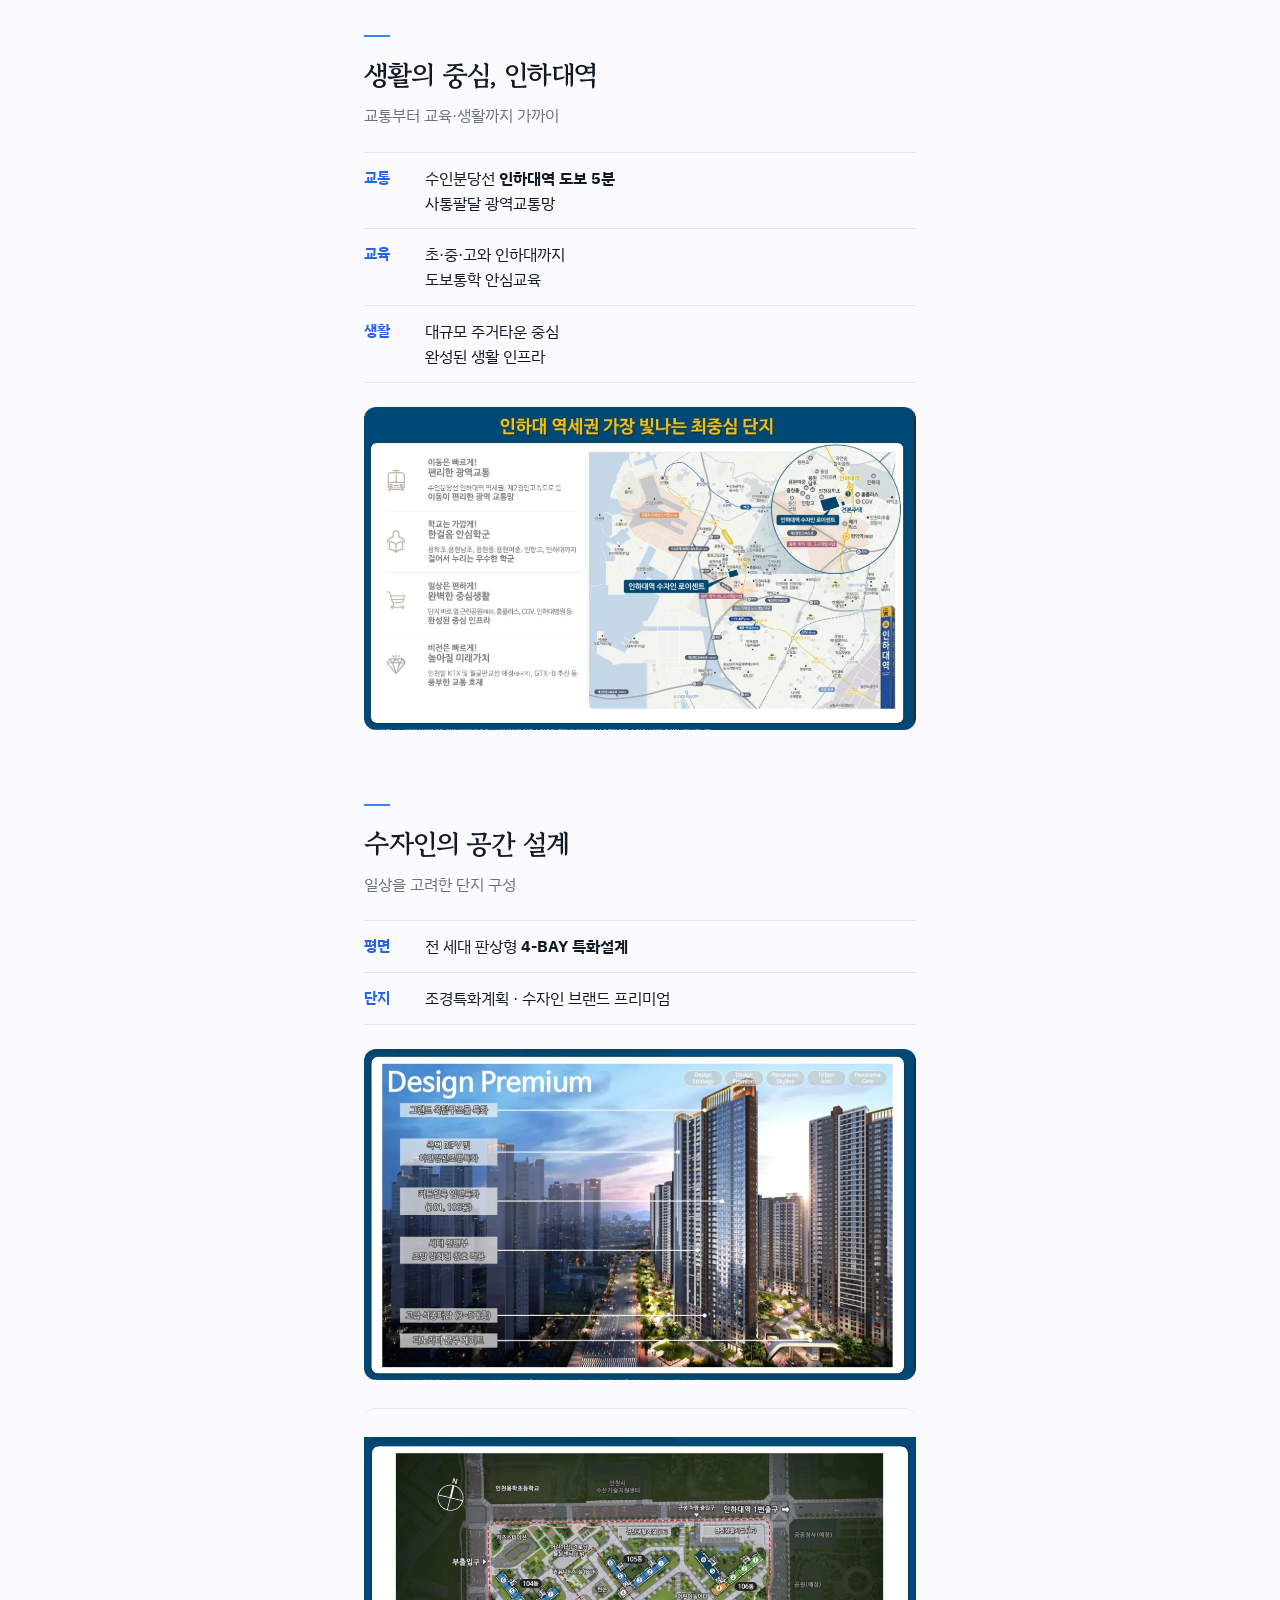
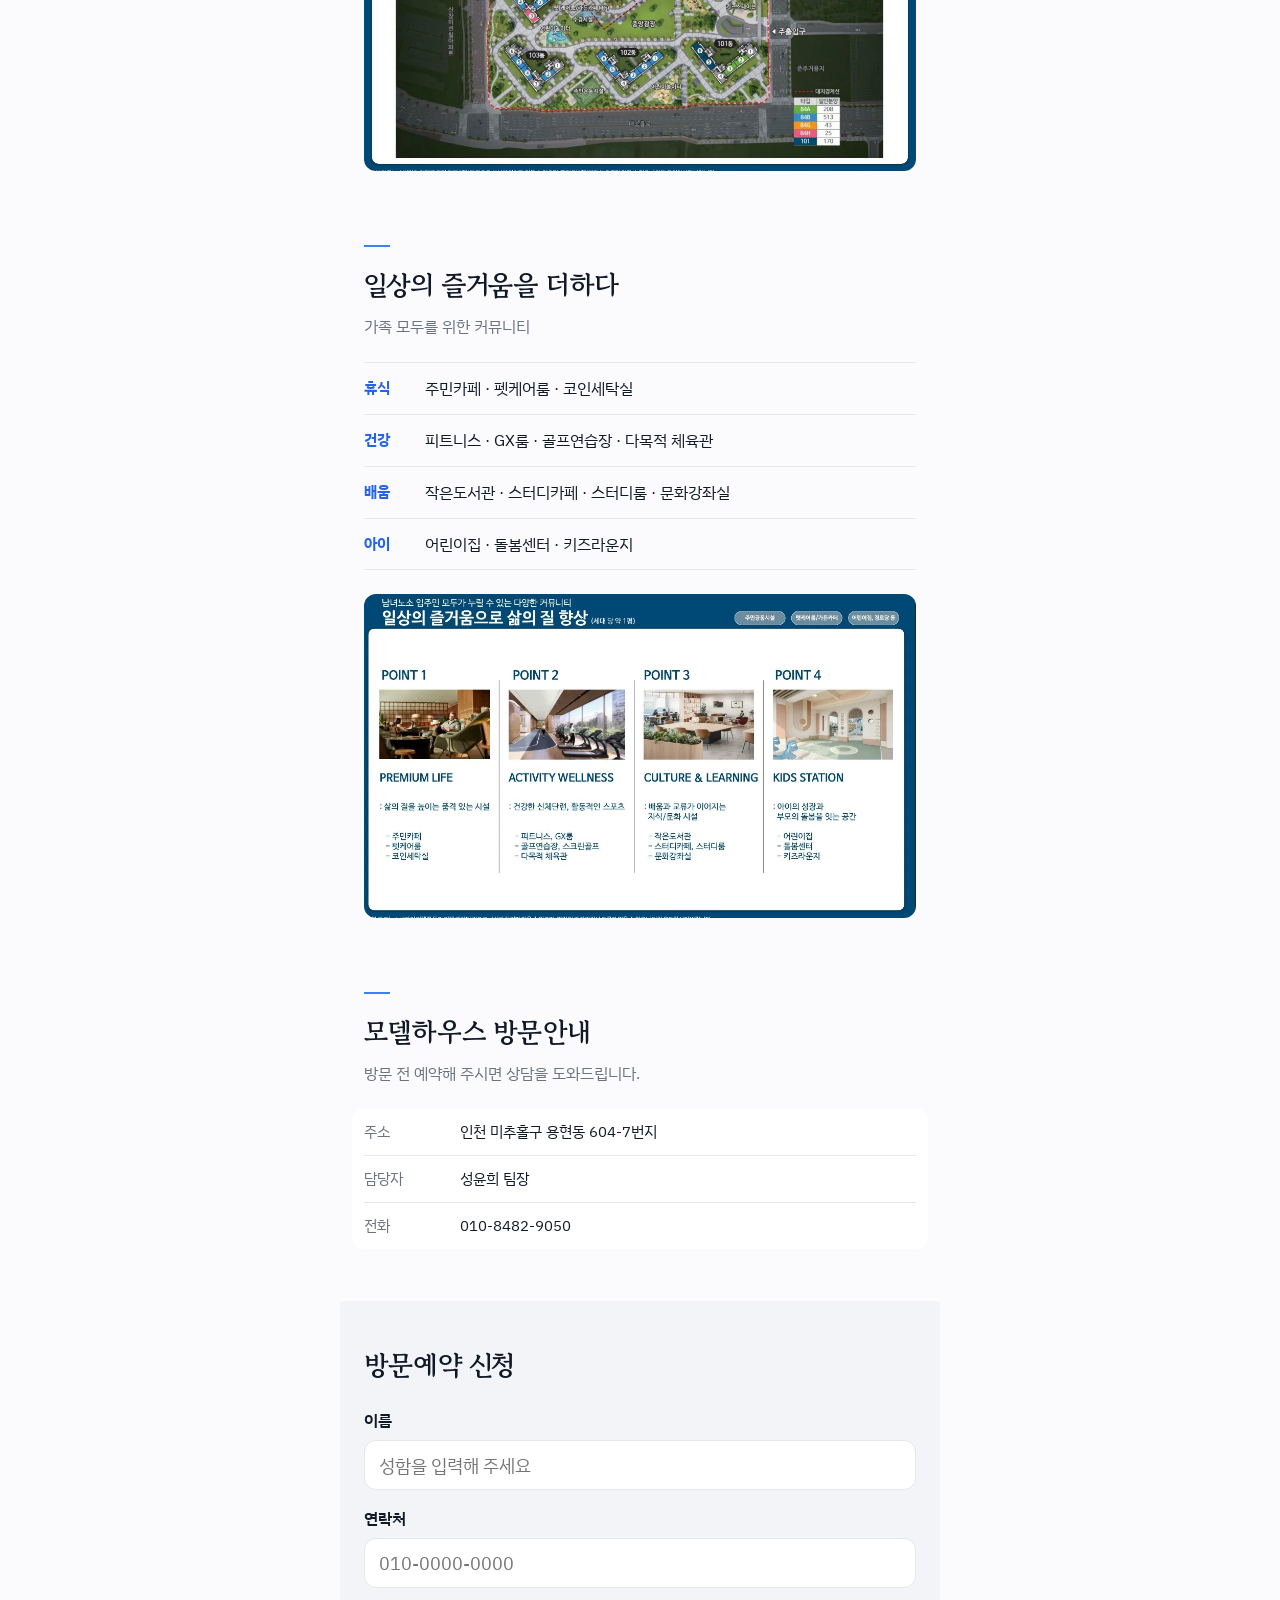
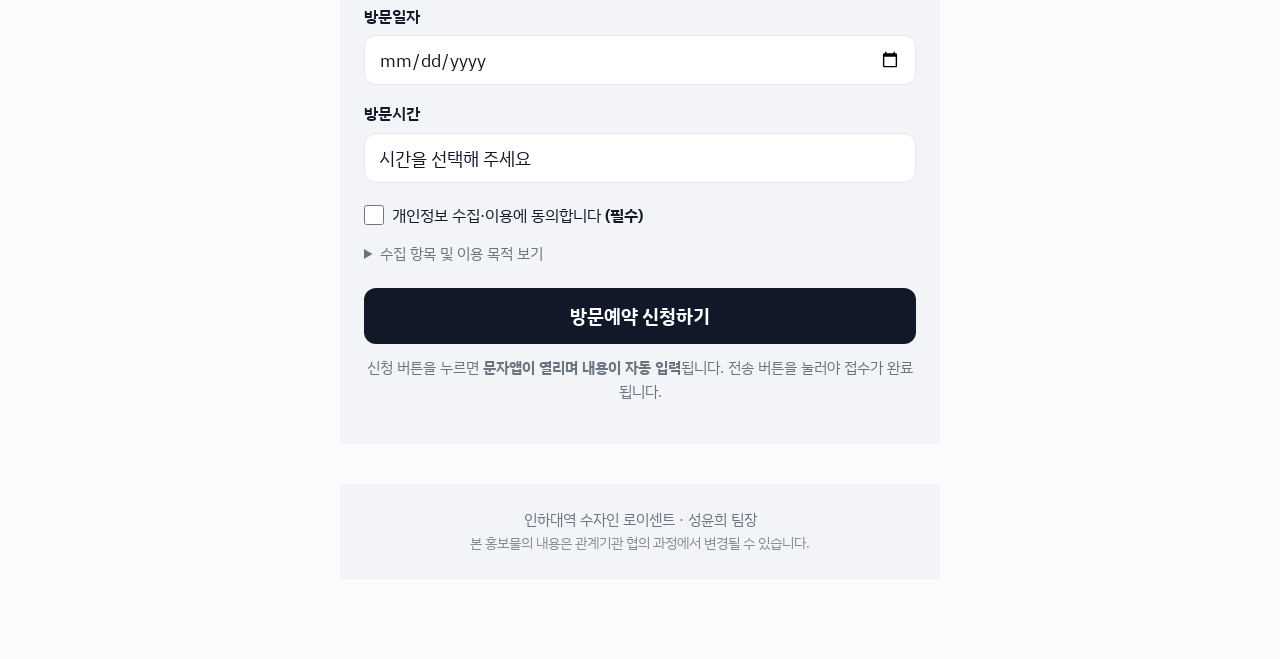
==== commit 7f9540a6: "Simplify Sujain section markers and enlarge type" ====
--- a/sujain.html
+++ b/sujain.html
@@ -48,7 +48,6 @@
 <div class="hero"><img src="images/sujain/hero.jpeg" alt="인하대역 수자인 로이센트 단지 조감도" width="1071" height="652" fetchpriority="high"></div>
 <main>
   <section class="offer" aria-labelledby="offer-title">
-    <p class="eyebrow">분양 혜택</p>
     <h2 id="offer-title">지금 확인할 혜택</h2>
     <p class="offer__status">전 타입 마감 임박 · 선착순 동·호 지정</p>
     <div class="offer__cards">
@@ -60,7 +59,7 @@
     <a class="offer__link" href="#apply">방문예약 신청하기 <span aria-hidden="true">→</span></a>
   </section>
   <section class="sec sec--summary" aria-labelledby="summary-title">
-    <p class="section-kicker">사업 안내</p><h2 class="sec__title" id="summary-title">사업개요</h2>
+    <span class="section-divider" aria-hidden="true"></span><h2 class="sec__title" id="summary-title">사업개요</h2>
     <p class="section-lead">1,199세대 대단지의 중심</p>
     <dl class="summary-grid">
       <div><dt>총 세대수</dt><dd><strong>1,199</strong>세대</dd></div>
@@ -69,7 +68,7 @@
     </dl>
   </section>
   <section class="sec" aria-labelledby="location-title">
-    <p class="section-kicker">입지 안내</p><h2 class="sec__title" id="location-title">생활의 중심, 인하대역</h2>
+    <span class="section-divider" aria-hidden="true"></span><h2 class="sec__title" id="location-title">생활의 중심, 인하대역</h2>
     <p class="section-lead">교통부터 교육·생활까지 가까이</p>
     <ul class="feature-list">
       <li><span>교통</span><p>수인분당선 <strong>인하대역 도보 5분</strong><br>사통팔달 광역교통망</p></li>
@@ -79,7 +78,7 @@
     <div class="sec__body"><img src="images/sujain/loc_1.webp" alt="인하대역과 주변 교통·교육·생활 인프라 안내" width="1087" height="636" loading="lazy"></div>
   </section>
   <section class="sec" aria-labelledby="design-title">
-    <p class="section-kicker">설계 안내</p><h2 class="sec__title" id="design-title">수자인의 공간 설계</h2>
+    <span class="section-divider" aria-hidden="true"></span><h2 class="sec__title" id="design-title">수자인의 공간 설계</h2>
     <p class="section-lead">일상을 고려한 단지 구성</p>
     <ul class="feature-list">
       <li><span>평면</span><p>전 세대 판상형 <strong>4-BAY 특화설계</strong></p></li>
@@ -91,7 +90,7 @@
     </div>
   </section>
   <section class="sec" aria-labelledby="community-title">
-    <p class="section-kicker">커뮤니티 안내</p><h2 class="sec__title" id="community-title">일상의 즐거움을 더하다</h2>
+    <span class="section-divider" aria-hidden="true"></span><h2 class="sec__title" id="community-title">일상의 즐거움을 더하다</h2>
     <p class="section-lead">가족 모두를 위한 커뮤니티</p>
     <ul class="feature-list">
       <li><span>휴식</span><p>주민카페 · 펫케어룸 · 코인세탁실</p></li>
@@ -102,7 +101,7 @@
     <div class="sec__body"><img src="images/sujain/pre_2.webp" alt="커뮤니티 시설 안내" width="1080" height="634" loading="lazy"></div>
   </section>
   <section class="sec sec--visit" aria-labelledby="visit-title">
-    <p class="section-kicker">방문 안내</p><h2 class="sec__title" id="visit-title">모델하우스 방문안내</h2>
+    <span class="section-divider" aria-hidden="true"></span><h2 class="sec__title" id="visit-title">모델하우스 방문안내</h2>
     <p class="section-lead">방문 전 예약해 주시면 상담을 도와드립니다.</p>
     <dl class="spec"><div><dt>주소</dt><dd>인천 미추홀구 용현동 604-7번지</dd></div><div><dt>담당자</dt><dd>성윤희 팀장</dd></div><div><dt>전화</dt><dd><a href="tel:010-8482-9050">010-8482-9050</a></dd></div></dl>
   </section>
--- a/sujain.css
+++ b/sujain.css
@@ -1,43 +1,50 @@
 /* 수자인 페이지의 정보 순서와 강조를 조절한다. 테마 색상은 기존 토큰을 사용한다. */
-body { --font: "IBM Plex Sans KR", "Apple SD Gothic Neo", "Malgun Gothic", sans-serif; --title-font: "Gowun Batang", "AppleMyungjo", serif; }
+body { --font: "IBM Plex Sans KR", "Apple SD Gothic Neo", "Malgun Gothic", sans-serif; --title-font: "Gowun Batang", "AppleMyungjo", serif; font-size: 18px; }
 .site-head h1, .offer h2, .sec__title { font-family: var(--title-font); }
 .site-head { padding: 36px var(--pad) 30px; background: var(--brand); color: var(--brand-fg); }
-.eyebrow, .section-kicker { margin: 0 0 10px; color: var(--accent); font-size: 12px; font-weight: 800; letter-spacing: .13em; text-transform: uppercase; }
-.section-kicker { font-weight: 400; letter-spacing: .02em; text-transform: none; }
+.eyebrow { margin: 0 0 10px; color: var(--accent); font-size: 14px; font-weight: 800; letter-spacing: .13em; }
+.section-divider { display: block; width: 26px; height: 2px; margin: 0 0 16px var(--pad); background: var(--accent); }
 .site-head .eyebrow { color: var(--notice-title); }
-.site-head h1 { margin: 0; font-size: clamp(30px, 8vw, 46px); line-height: 1.18; letter-spacing: -.05em; font-weight: 400; }
+.site-head h1 { margin: 0; font-size: clamp(32px, 8vw, 48px); line-height: 1.18; letter-spacing: -.05em; font-weight: 400; }
 .site-head h1 strong { font-weight: 700; }
-.site-head__lead { margin: 15px 0 22px; font-size: 15px; opacity: .82; }
+.site-head__lead { margin: 15px 0 22px; font-size: 17px; opacity: .82; }
 .site-head__facts { display: flex; flex-wrap: wrap; gap: 7px; }
-.site-head__facts span { padding: 6px 9px; border: 1px solid currentColor; border-radius: 30px; font-size: 11px; font-weight: 700; }
+.site-head__facts span { padding: 6px 9px; border: 1px solid currentColor; border-radius: 30px; font-size: 13px; font-weight: 400; }
 .offer { margin: 0 12px; padding: 40px 18px 36px; background: var(--surface); border-radius: 0 0 var(--radius) var(--radius); box-shadow: var(--shadow); }
-.offer h2 { font-weight: 700; margin: 0; font-size: 28px; line-height: 1.3; letter-spacing: -.04em; }
-.offer__status { margin: 8px 0 24px; color: var(--muted); font-size: 14px; }
+.offer h2 { font-weight: 700; margin: 0; font-size: 30px; line-height: 1.3; letter-spacing: -.04em; }
+.offer__status { margin: 8px 0 24px; color: var(--muted); font-size: 16px; }
 .offer__cards { display: grid; gap: 8px; }
 .offer__cards div { display: flex; align-items: center; gap: 15px; min-height: 62px; padding: 13px 16px; border-radius: var(--radius); background: var(--notice-bg); color: var(--notice-fg); }
-.offer__cards span { color: var(--notice-title); font-size: 12px; font-weight: 800; }
-.offer__cards strong { font-size: 17px; letter-spacing: -.03em; }
-.offer__note { margin: 16px 0; color: var(--muted); font-size: 12px; }
+.offer__cards span { color: var(--notice-title); font-size: 14px; font-weight: 800; }
+.offer__cards strong { font-size: 19px; letter-spacing: -.03em; }
+.offer__note { margin: 16px 0; color: var(--muted); font-size: 14px; }
 .offer__link { display: flex; justify-content: space-between; padding: 15px 17px; border-radius: var(--radius); background: var(--accent); color: var(--accent-fg); font-weight: 700; }
 .sec { padding: 56px 0 8px; }
-.sec > .section-kicker, .sec > .section-lead { padding: 0 var(--pad); }
-.sec__title { font-weight: 700; margin: 0 0 7px; padding: 0 var(--pad); font-size: 25px; text-align: left; }
+.sec > .section-lead { padding: 0 var(--pad); }
+.sec__title { font-weight: 700; margin: 0 0 7px; padding: 0 var(--pad); font-size: 27px; text-align: left; }
 .sec__title::after { display: none; }
-.section-lead { margin: 0 0 23px; color: var(--muted); font-size: 14px; }
+.section-lead { margin: 0 0 23px; color: var(--muted); font-size: 16px; }
 .summary-grid { display: grid; grid-template-columns: 1fr 1fr; gap: 1px; margin: 0 var(--pad) 24px; background: var(--line); border: 1px solid var(--line); border-radius: var(--radius); overflow: hidden; }
 .summary-grid div:last-child { grid-column: 1 / -1; }
 .summary-grid div { min-height: 100px; padding: 14px; background: var(--surface); }
-.summary-grid dt { margin-bottom: 5px; color: var(--muted); font-size: 12px; }
-.summary-grid dd { margin: 0; font-size: 14px; font-weight: 700; line-height: 1.45; }
-.summary-grid dd strong { font-size: 26px; letter-spacing: -.04em; }
+.summary-grid dt { margin-bottom: 5px; color: var(--muted); font-size: 14px; }
+.summary-grid dd { margin: 0; font-size: 16px; font-weight: 700; line-height: 1.45; }
+.summary-grid dd strong { font-size: 28px; letter-spacing: -.04em; }
 .feature-list { margin: 0 0 24px; padding: 0 var(--pad); list-style: none; }
 .feature-list li { display: flex; gap: 13px; padding: 13px 0; border-top: 1px solid var(--line); }
 .feature-list li:last-child { border-bottom: 1px solid var(--line); }
-.feature-list span { flex: 0 0 48px; color: var(--notice-title); font-size: 13px; font-weight: 800; }
-.feature-list p { margin: 0; font-size: 14px; line-height: 1.55; }
+.feature-list span { flex: 0 0 48px; color: var(--notice-title); font-size: 15px; font-weight: 800; }
+.feature-list p { margin: 0; font-size: 16px; line-height: 1.55; }
 .sec__body { padding: 0 12px; }
 .sec__body img { margin-bottom: 10px; }
 .sec--visit .spec { background: var(--surface); margin: 0 12px; padding: 0 12px; border-radius: var(--radius); }
 #apply { margin-top: 44px; padding-top: 42px; background: var(--surface-2); padding-bottom: 40px; }
 #apply .sec__title { margin-bottom: 22px; }
+.field__label, .agree { font-size: 16px; }
+.field input, .field select { font-size: 18px; }
+.form__help, .terms, .foot { font-size: 15px; }
+.foot__sub { font-size: 14px; }
+.btn, .bar__btn { font-size: 19px; }
+.quick__btn { font-size: 15px; }
+.form__err { font-size: 16px; }
 @media (min-width: 600px) { .offer { margin: 0 24px; padding: 40px 32px; } .sec__body { padding: 0 24px; } }
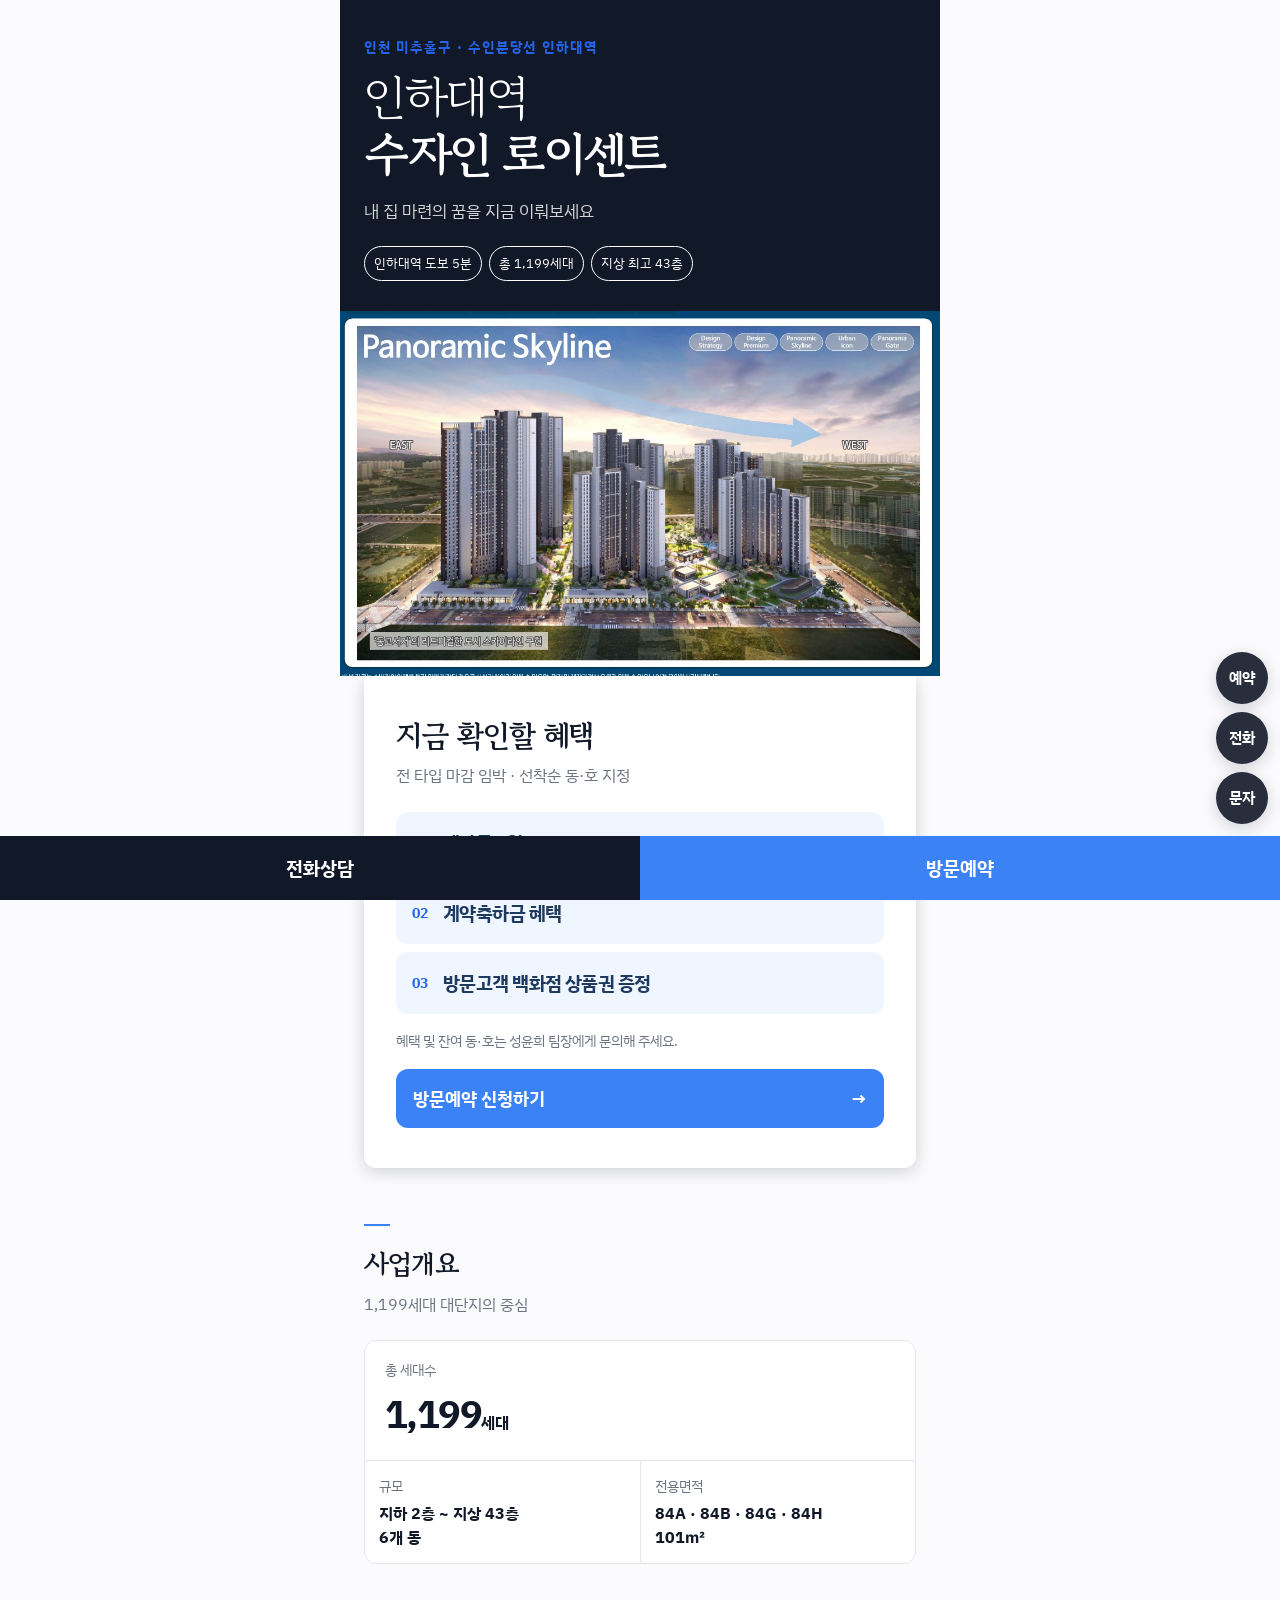
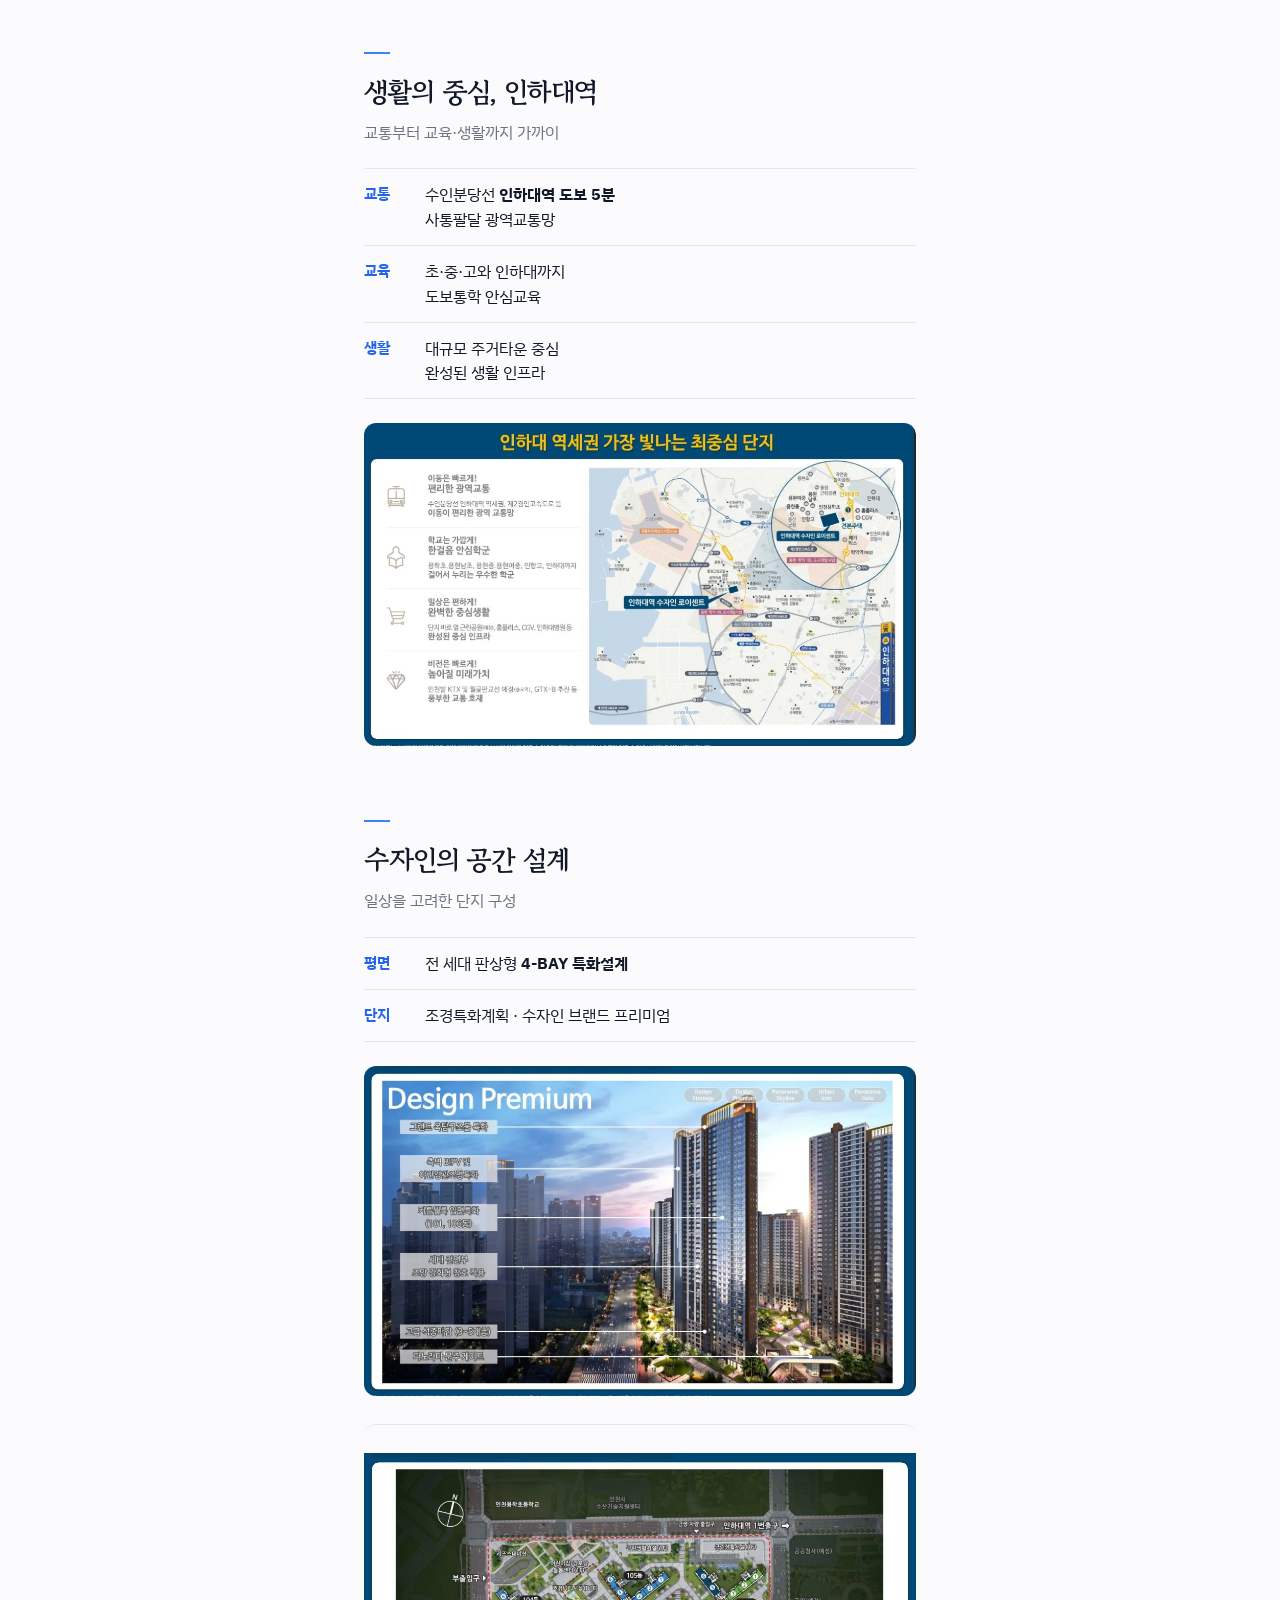
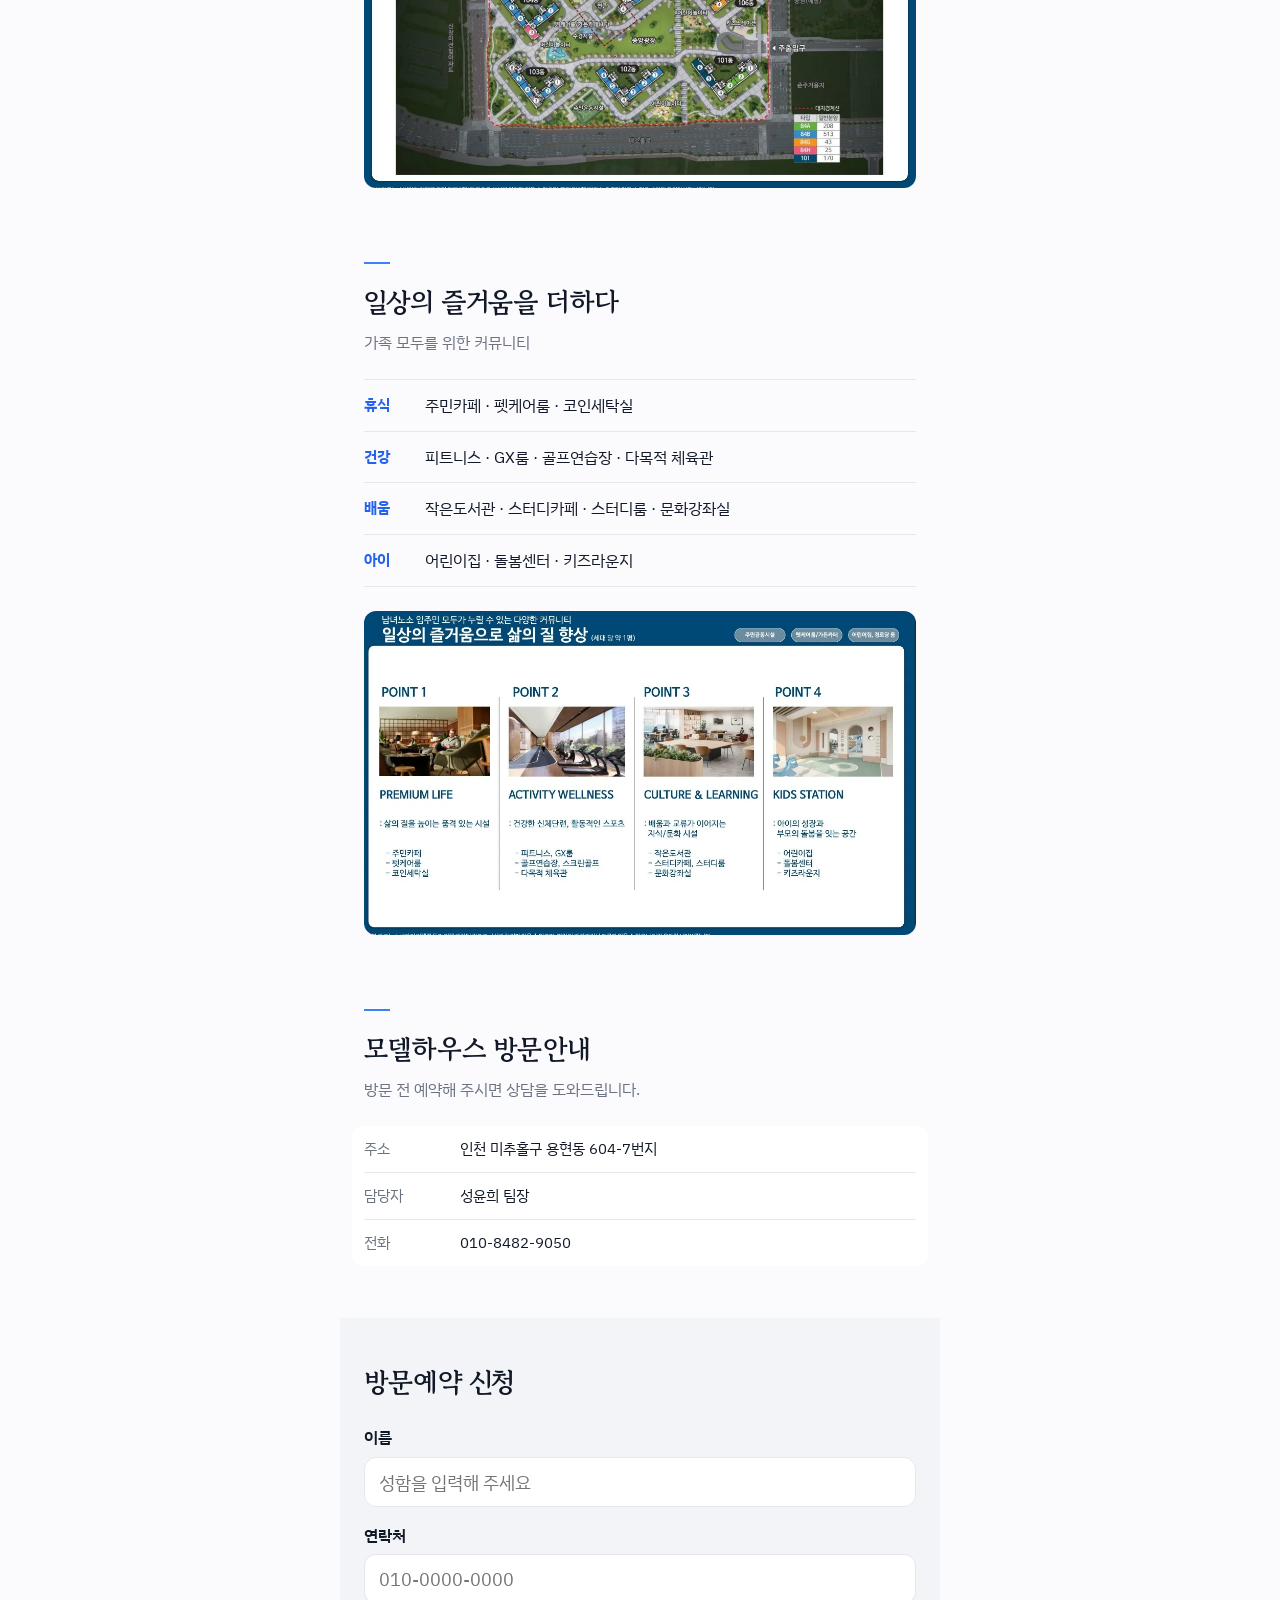
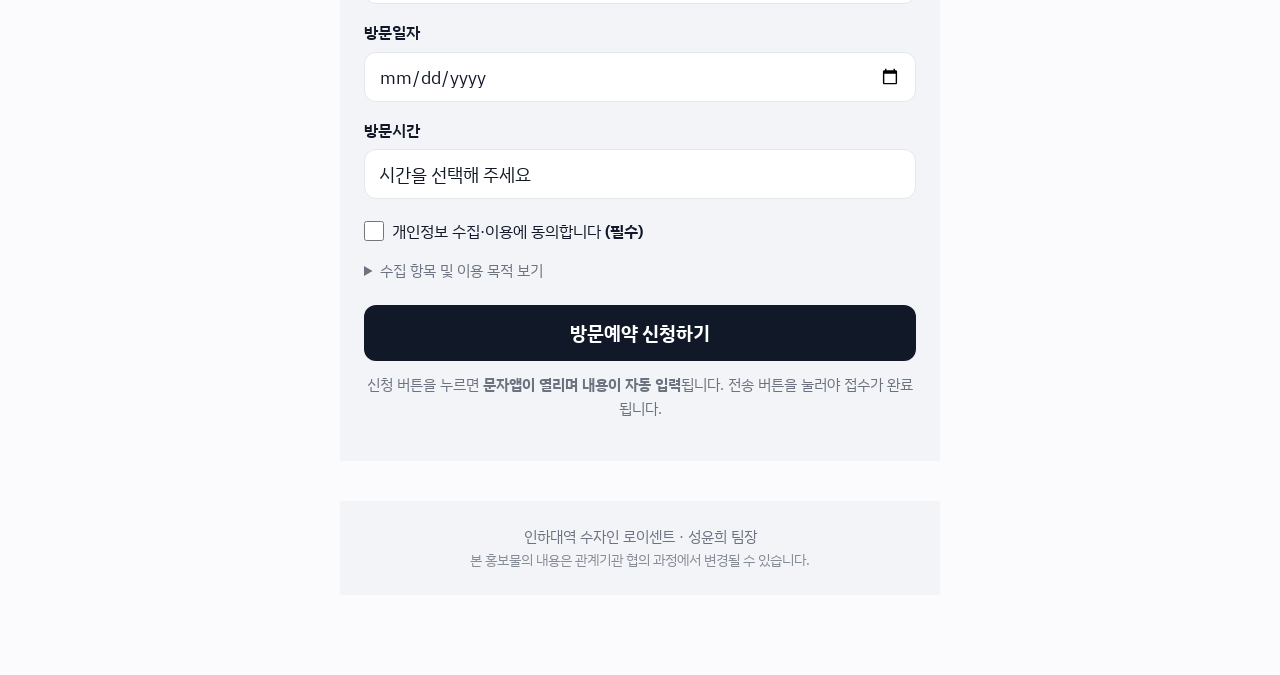
==== commit fec9271e: "Refresh Sujain stylesheet URL" ====
--- a/sujain.html
+++ b/sujain.html
@@ -31,7 +31,7 @@
 <link rel="preconnect" href="https://fonts.gstatic.com" crossorigin>
 <link href="https://fonts.googleapis.com/css2?family=Gowun+Batang:wght@400;700&family=IBM+Plex+Sans+KR:wght@400;500;600;700&display=swap" rel="stylesheet">
 <link rel="stylesheet" href="style.css">
-<link rel="stylesheet" href="sujain.css">
+<link rel="stylesheet" href="sujain.css?v=2">
 </head>
 <body>
 
--- a/sujain.css
+++ b/sujain.css
@@ -25,7 +25,8 @@
 .sec__title::after { display: none; }
 .section-lead { margin: 0 0 23px; color: var(--muted); font-size: 16px; }
 .summary-grid { display: grid; grid-template-columns: 1fr 1fr; gap: 1px; margin: 0 var(--pad) 24px; background: var(--line); border: 1px solid var(--line); border-radius: var(--radius); overflow: hidden; }
-.summary-grid div:last-child { grid-column: 1 / -1; }
+.summary-grid div:first-child { grid-column: 1 / -1; min-height: 118px; padding: 18px 20px; }
+.summary-grid div:first-child dd strong { font-size: 38px; }
 .summary-grid div { min-height: 100px; padding: 14px; background: var(--surface); }
 .summary-grid dt { margin-bottom: 5px; color: var(--muted); font-size: 14px; }
 .summary-grid dd { margin: 0; font-size: 16px; font-weight: 700; line-height: 1.45; }
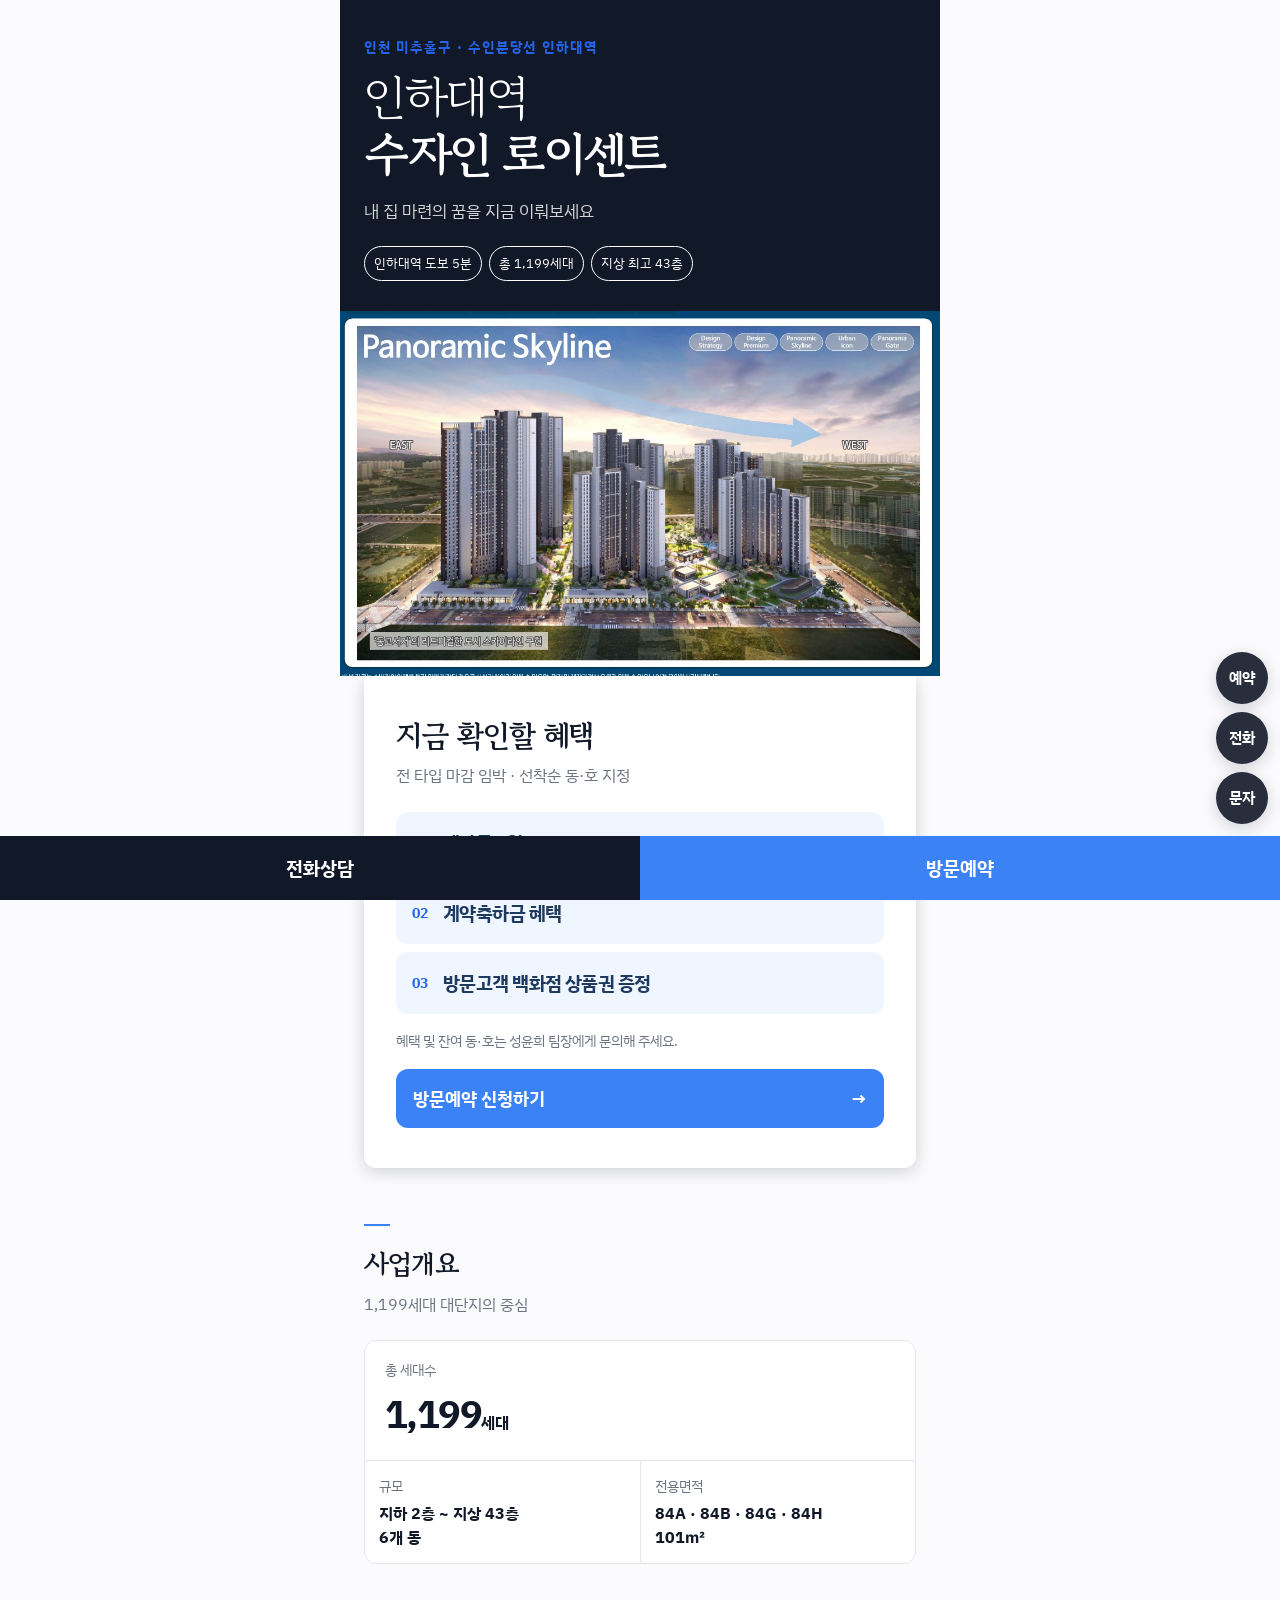
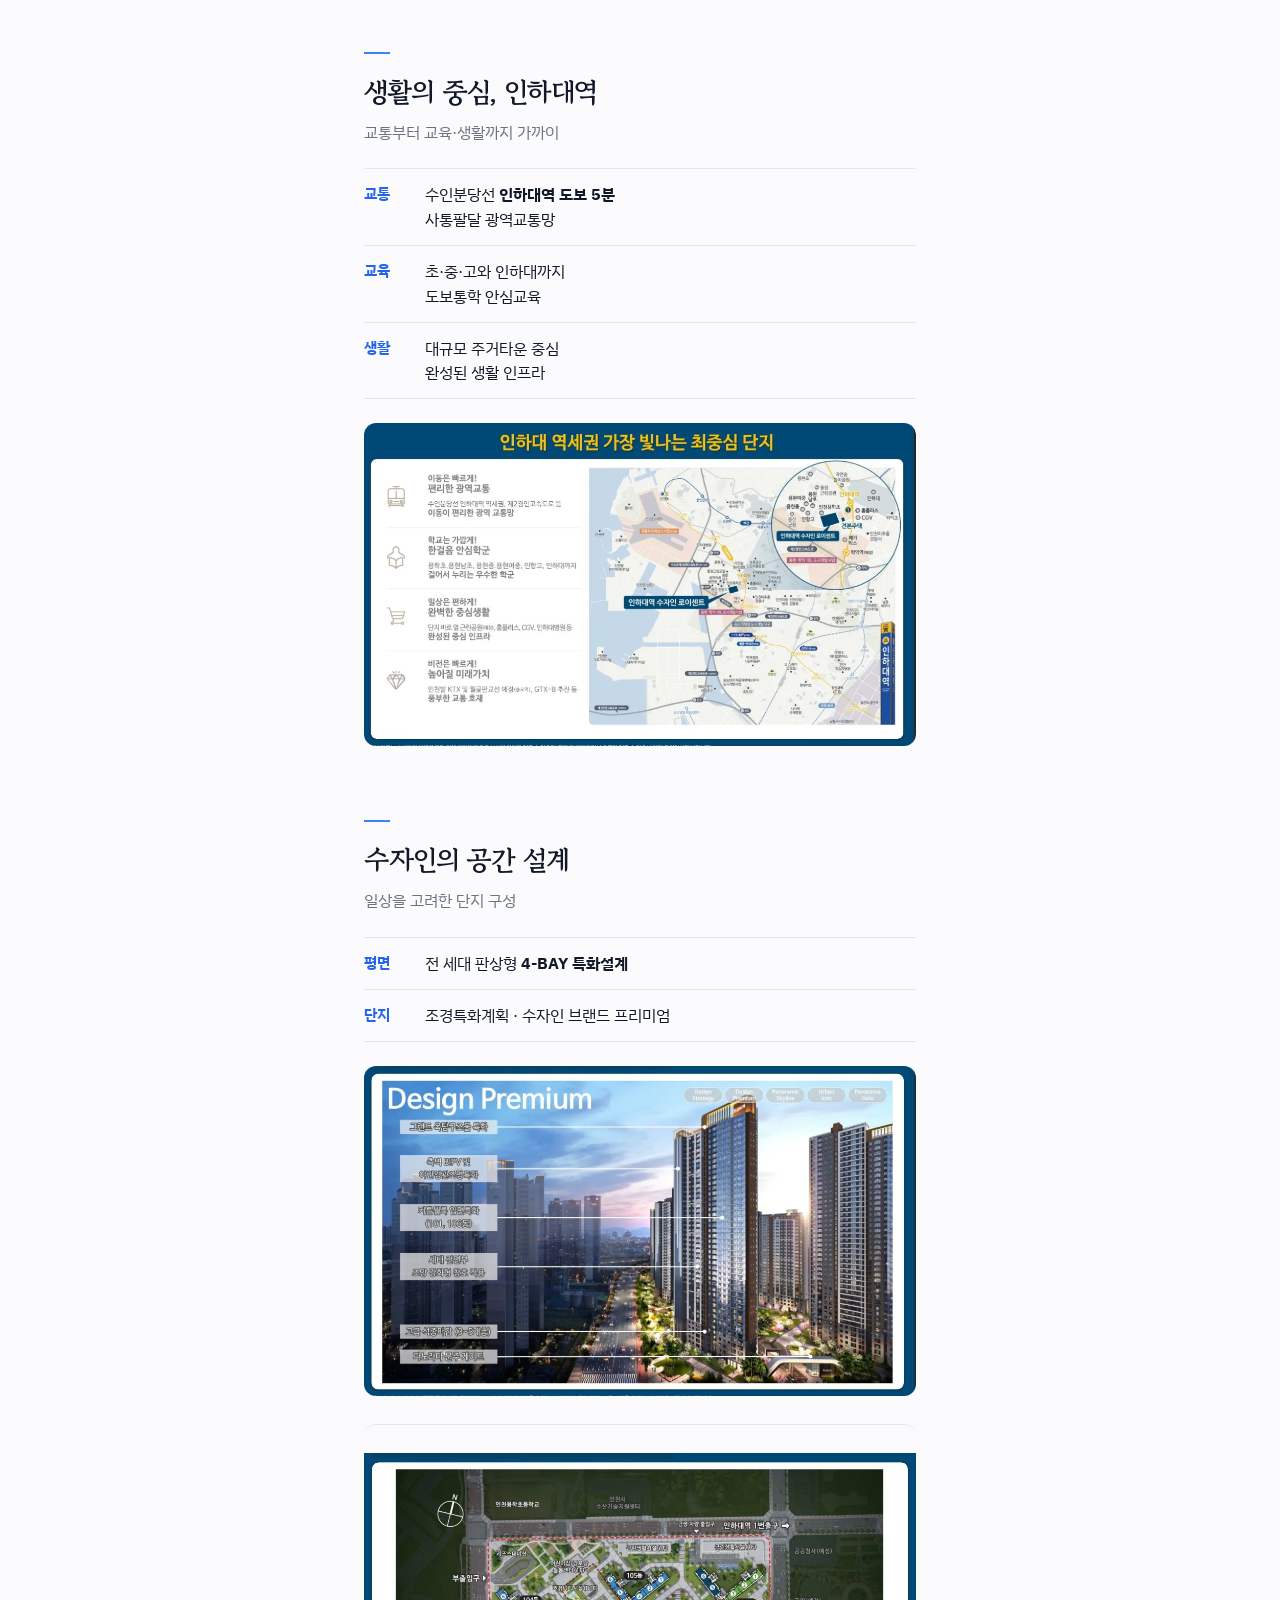
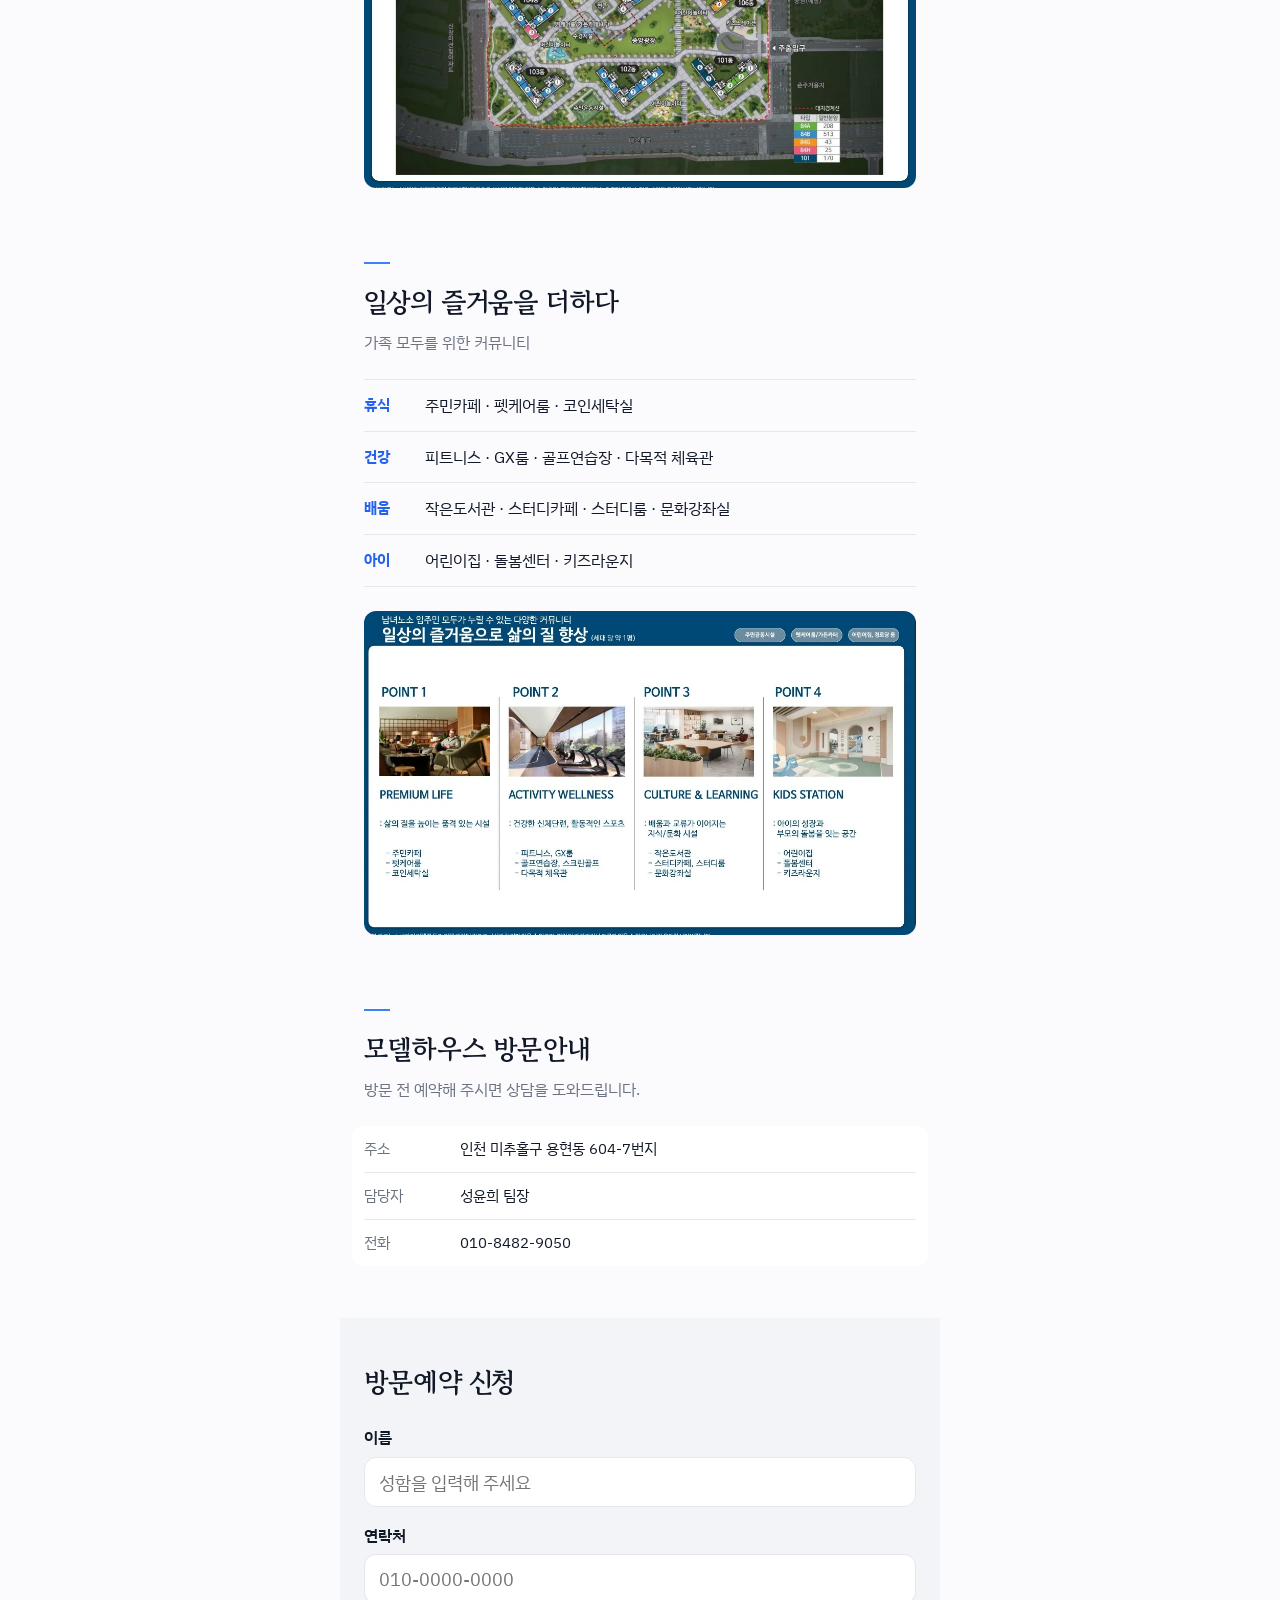
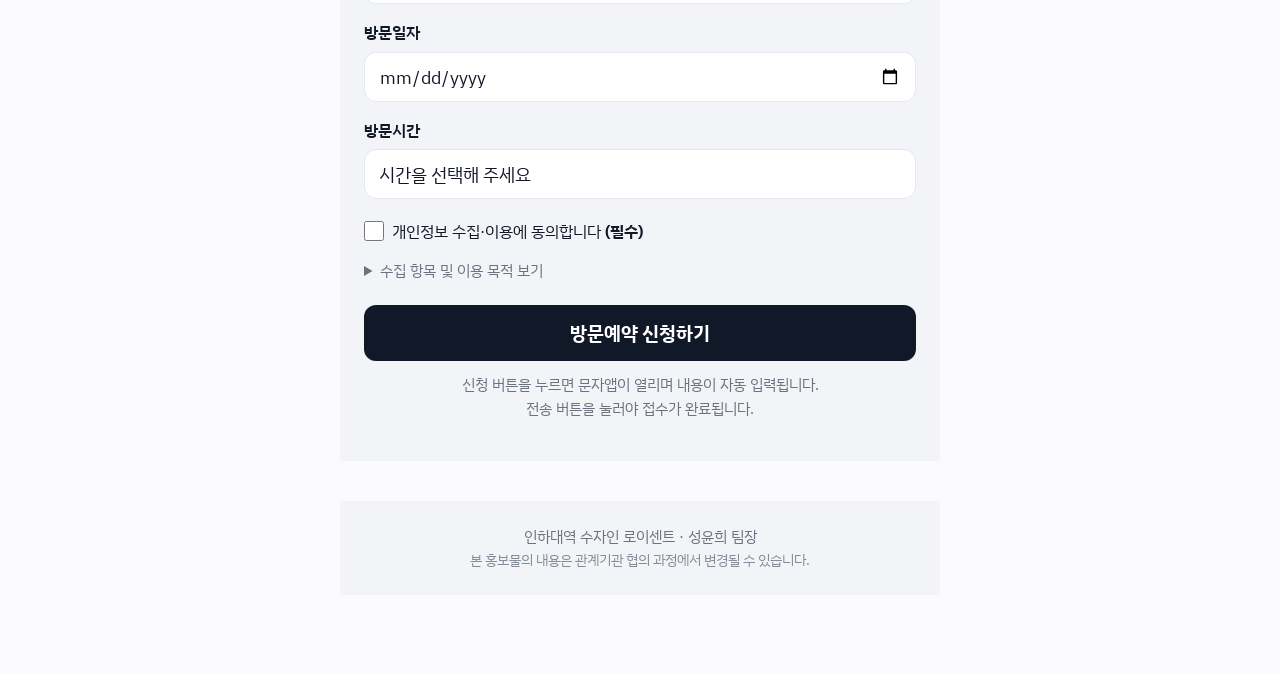
==== commit a0218059: "Clarify Sujain SMS submission instructions" ====
--- a/sujain.html
+++ b/sujain.html
@@ -158,7 +158,7 @@
       <p class="form__err" id="formErr" hidden></p>
       <button class="btn btn--primary" type="submit">방문예약 신청하기</button>
       <p class="form__help">
-        신청 버튼을 누르면 <b>문자앱이 열리며 내용이 자동 입력</b>됩니다.
+        신청 버튼을 누르면 문자앱이 열리며 내용이 자동 입력됩니다.<br>
         전송 버튼을 눌러야 접수가 완료됩니다.
       </p>
     </form>
